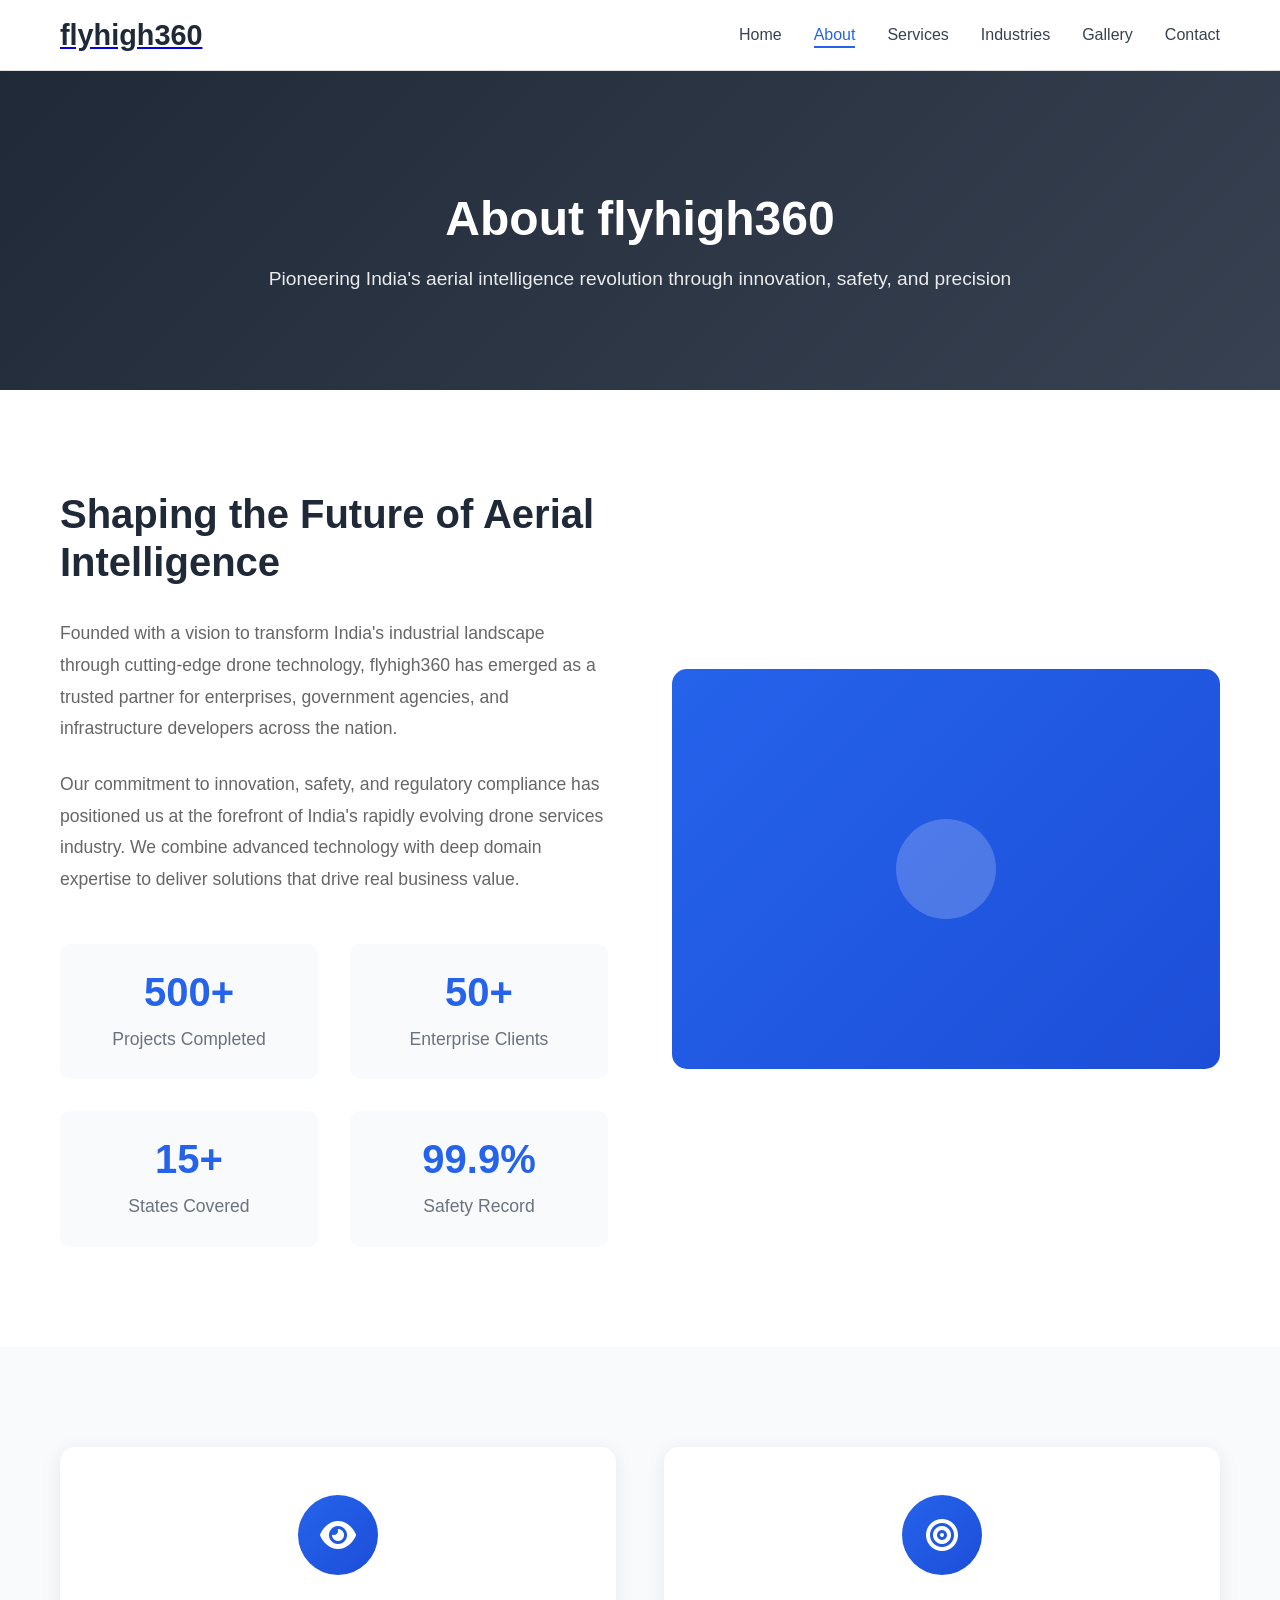
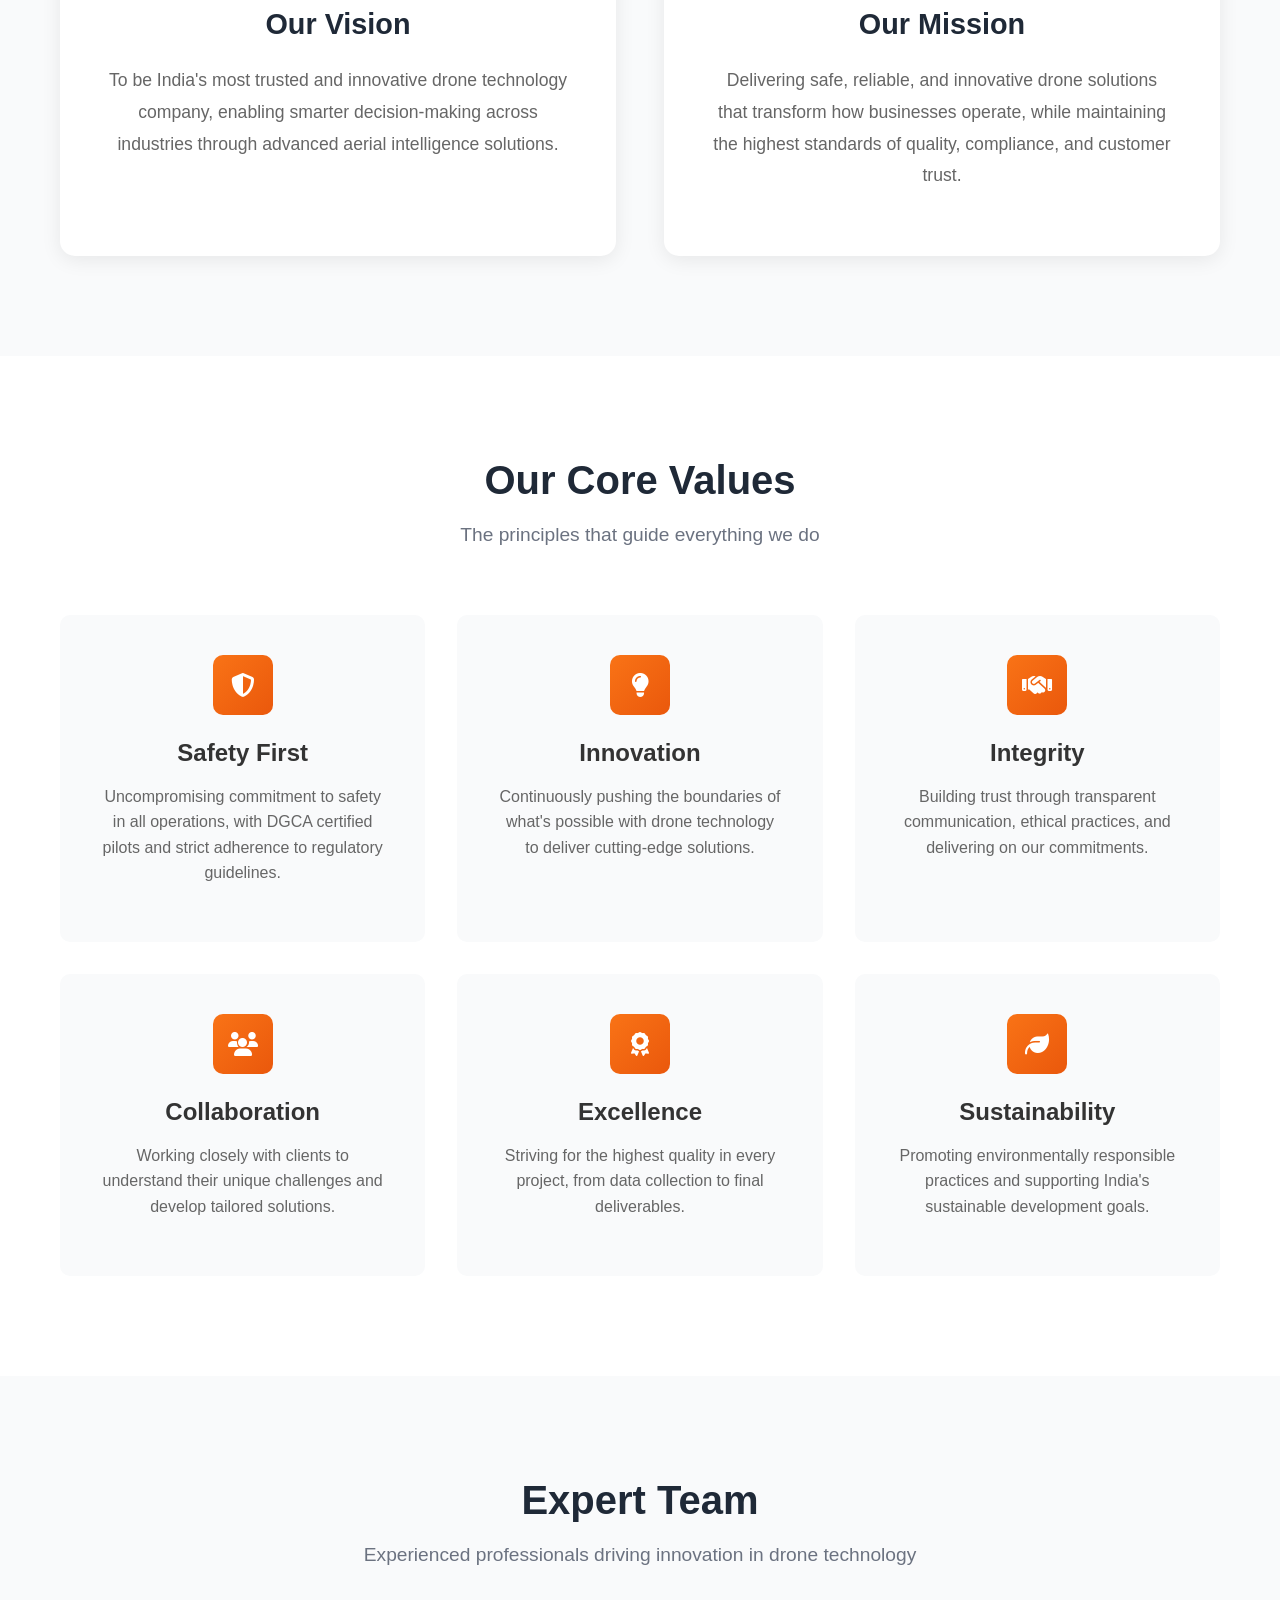
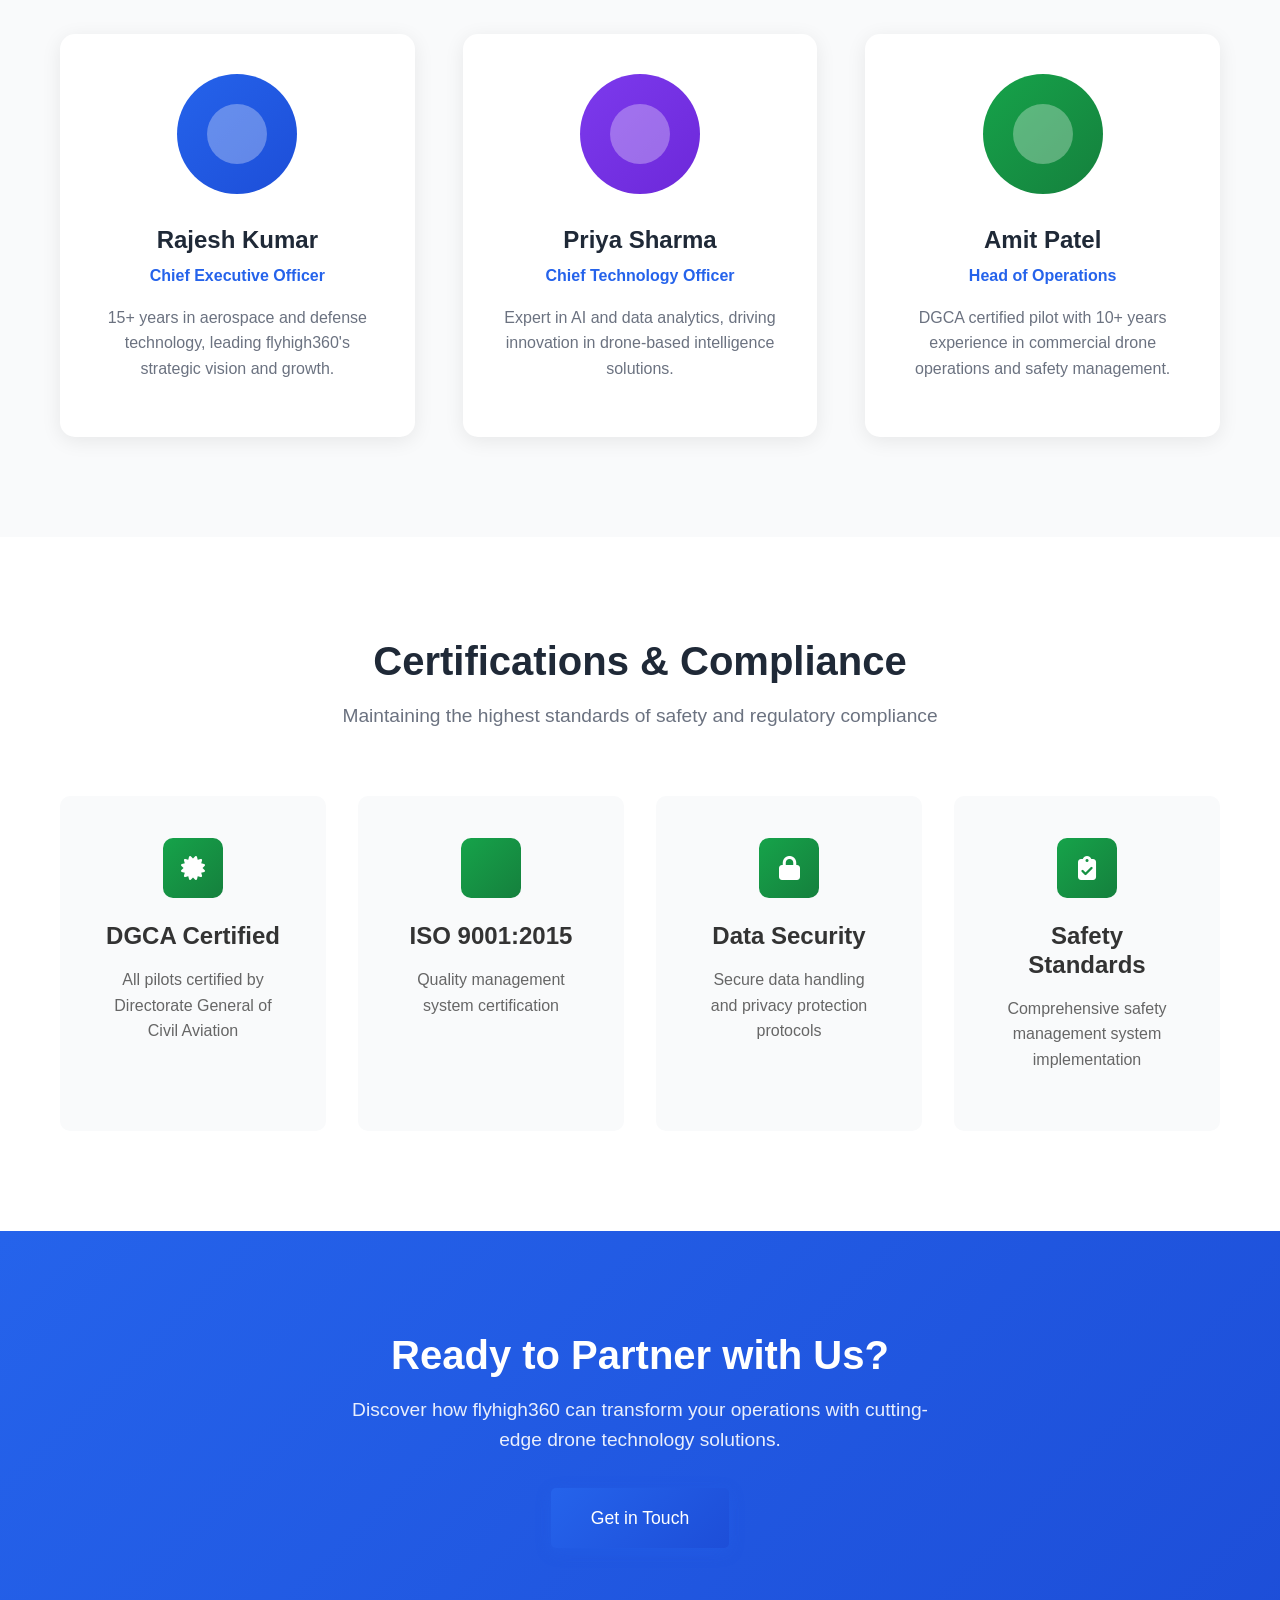
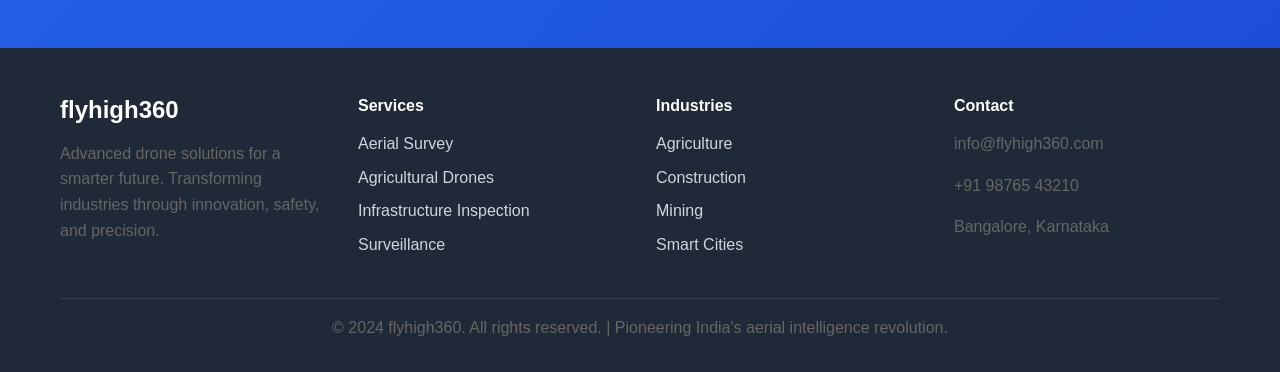
==== about.html @ 631b2ce4 "first commit" ====
<!DOCTYPE html>
<html lang="en">
<head>
    <meta charset="UTF-8">
    <meta name="viewport" content="width=device-width, initial-scale=1.0">
    <title>About Us - flyhigh360 | Leading Drone Technology Company in India</title>
    <meta name="description" content="Learn about flyhigh360's mission, vision, and commitment to delivering innovative drone solutions across India's key industries.">
    <link rel="stylesheet" href="styles/main.css">
    <link rel="preconnect" href="https://fonts.googleapis.com">
    <link rel="preconnect" href="https://fonts.gstatic.com" crossorigin>
    <link href="https://fonts.googleapis.com/css2?family=Inter:wght@300;400;500;600;700&display=swap" rel="stylesheet">
    <link rel="stylesheet" href="https://cdnjs.cloudflare.com/ajax/libs/font-awesome/6.4.0/css/all.min.css">
</head>
<body>
    <!-- Navigation -->
    <nav class="navbar" id="navbar">
        <div class="nav-container">
            <div class="nav-logo">
                <a href="index.html"><h2>flyhigh360</h2></a>
            </div>
            <ul class="nav-menu" id="nav-menu">
                <li class="nav-item">
                    <a href="index.html" class="nav-link">Home</a>
                </li>
                <li class="nav-item">
                    <a href="about.html" class="nav-link active">About</a>
                </li>
                <li class="nav-item">
                    <a href="services.html" class="nav-link">Services</a>
                </li>
                <li class="nav-item">
                    <a href="industries.html" class="nav-link">Industries</a>
                </li>
                <li class="nav-item">
                    <a href="gallery.html" class="nav-link">Gallery</a>
                </li>
                <li class="nav-item">
                    <a href="contact.html" class="nav-link">Contact</a>
                </li>
            </ul>
            <div class="nav-toggle" id="mobile-menu">
                <span class="bar"></span>
                <span class="bar"></span>
                <span class="bar"></span>
            </div>
        </div>
    </nav>

    <!-- Page Header -->
    <section class="page-header">
        <div class="container">
            <h1>About flyhigh360</h1>
            <p>Pioneering India's aerial intelligence revolution through innovation, safety, and precision</p>
        </div>
    </section>

    <!-- Company Overview -->
    <section class="company-overview">
        <div class="container">
            <div class="overview-content">
                <div class="overview-text">
                    <h2>Shaping the Future of Aerial Intelligence</h2>
                    <p>Founded with a vision to transform India's industrial landscape through cutting-edge drone technology, flyhigh360 has emerged as a trusted partner for enterprises, government agencies, and infrastructure developers across the nation.</p>
                    <p>Our commitment to innovation, safety, and regulatory compliance has positioned us at the forefront of India's rapidly evolving drone services industry. We combine advanced technology with deep domain expertise to deliver solutions that drive real business value.</p>
                    <div class="overview-stats">
                        <div class="stat-item">
                            <h3>500+</h3>
                            <p>Projects Completed</p>
                        </div>
                        <div class="stat-item">
                            <h3>50+</h3>
                            <p>Enterprise Clients</p>
                        </div>
                        <div class="stat-item">
                            <h3>15+</h3>
                            <p>States Covered</p>
                        </div>
                        <div class="stat-item">
                            <h3>99.9%</h3>
                            <p>Safety Record</p>
                        </div>
                    </div>
                </div>
                <div class="overview-image">
                    <div class="placeholder-image company-image"></div>
                </div>
            </div>
        </div>
    </section>

    <!-- Mission & Vision -->
    <section class="mission-vision">
        <div class="container">
            <div class="mv-grid">
                <div class="mv-card">
                    <div class="mv-icon">
                        <i class="fas fa-eye"></i>
                    </div>
                    <h3>Our Vision</h3>
                    <p>To be India's most trusted and innovative drone technology company, enabling smarter decision-making across industries through advanced aerial intelligence solutions.</p>
                </div>
                <div class="mv-card">
                    <div class="mv-icon">
                        <i class="fas fa-bullseye"></i>
                    </div>
                    <h3>Our Mission</h3>
                    <p>Delivering safe, reliable, and innovative drone solutions that transform how businesses operate, while maintaining the highest standards of quality, compliance, and customer trust.</p>
                </div>
            </div>
        </div>
    </section>

    <!-- Core Values -->
    <section class="core-values">
        <div class="container">
            <div class="section-header">
                <h2 class="section-title">Our Core Values</h2>
                <p class="section-subtitle">The principles that guide everything we do</p>
            </div>
            <div class="values-grid">
                <div class="value-card">
                    <div class="value-icon">
                        <i class="fas fa-shield-alt"></i>
                    </div>
                    <h3>Safety First</h3>
                    <p>Uncompromising commitment to safety in all operations, with DGCA certified pilots and strict adherence to regulatory guidelines.</p>
                </div>
                <div class="value-card">
                    <div class="value-icon">
                        <i class="fas fa-lightbulb"></i>
                    </div>
                    <h3>Innovation</h3>
                    <p>Continuously pushing the boundaries of what's possible with drone technology to deliver cutting-edge solutions.</p>
                </div>
                <div class="value-card">
                    <div class="value-icon">
                        <i class="fas fa-handshake"></i>
                    </div>
                    <h3>Integrity</h3>
                    <p>Building trust through transparent communication, ethical practices, and delivering on our commitments.</p>
                </div>
                <div class="value-card">
                    <div class="value-icon">
                        <i class="fas fa-users"></i>
                    </div>
                    <h3>Collaboration</h3>
                    <p>Working closely with clients to understand their unique challenges and develop tailored solutions.</p>
                </div>
                <div class="value-card">
                    <div class="value-icon">
                        <i class="fas fa-award"></i>
                    </div>
                    <h3>Excellence</h3>
                    <p>Striving for the highest quality in every project, from data collection to final deliverables.</p>
                </div>
                <div class="value-card">
                    <div class="value-icon">
                        <i class="fas fa-leaf"></i>
                    </div>
                    <h3>Sustainability</h3>
                    <p>Promoting environmentally responsible practices and supporting India's sustainable development goals.</p>
                </div>
            </div>
        </div>
    </section>

    <!-- Team Section -->
    <section class="team">
        <div class="container">
            <div class="section-header">
                <h2 class="section-title">Expert Team</h2>
                <p class="section-subtitle">Experienced professionals driving innovation in drone technology</p>
            </div>
            <div class="team-grid">
                <div class="team-member">
                    <div class="member-image">
                        <div class="placeholder-avatar ceo"></div>
                    </div>
                    <div class="member-info">
                        <h3>Rajesh Kumar</h3>
                        <p class="member-role">Chief Executive Officer</p>
                        <p class="member-bio">15+ years in aerospace and defense technology, leading flyhigh360's strategic vision and growth.</p>
                    </div>
                </div>
                <div class="team-member">
                    <div class="member-image">
                        <div class="placeholder-avatar cto"></div>
                    </div>
                    <div class="member-info">
                        <h3>Priya Sharma</h3>
                        <p class="member-role">Chief Technology Officer</p>
                        <p class="member-bio">Expert in AI and data analytics, driving innovation in drone-based intelligence solutions.</p>
                    </div>
                </div>
                <div class="team-member">
                    <div class="member-image">
                        <div class="placeholder-avatar ops"></div>
                    </div>
                    <div class="member-info">
                        <h3>Amit Patel</h3>
                        <p class="member-role">Head of Operations</p>
                        <p class="member-bio">DGCA certified pilot with 10+ years experience in commercial drone operations and safety management.</p>
                    </div>
                </div>
            </div>
        </div>
    </section>

    <!-- Certifications -->
    <section class="certifications">
        <div class="container">
            <div class="section-header">
                <h2 class="section-title">Certifications & Compliance</h2>
                <p class="section-subtitle">Maintaining the highest standards of safety and regulatory compliance</p>
            </div>
            <div class="cert-grid">
                <div class="cert-card">
                    <div class="cert-icon">
                        <i class="fas fa-certificate"></i>
                    </div>
                    <h3>DGCA Certified</h3>
                    <p>All pilots certified by Directorate General of Civil Aviation</p>
                </div>
                <div class="cert-card">
                    <div class="cert-icon">
                        <i class="fas fa-shield-check"></i>
                    </div>
                    <h3>ISO 9001:2015</h3>
                    <p>Quality management system certification</p>
                </div>
                <div class="cert-card">
                    <div class="cert-icon">
                        <i class="fas fa-lock"></i>
                    </div>
                    <h3>Data Security</h3>
                    <p>Secure data handling and privacy protection protocols</p>
                </div>
                <div class="cert-card">
                    <div class="cert-icon">
                        <i class="fas fa-clipboard-check"></i>
                    </div>
                    <h3>Safety Standards</h3>
                    <p>Comprehensive safety management system implementation</p>
                </div>
            </div>
        </div>
    </section>

    <!-- Call to Action -->
    <section class="cta">
        <div class="container">
            <div class="cta-content">
                <h2>Ready to Partner with Us?</h2>
                <p>Discover how flyhigh360 can transform your operations with cutting-edge drone technology solutions.</p>
                <a href="contact.html" class="btn btn-primary btn-large">Get in Touch</a>
            </div>
        </div>
    </section>

    <!-- Footer -->
    <footer class="footer">
        <div class="container">
            <div class="footer-content">
                <div class="footer-section">
                    <h3>flyhigh360</h3>
                    <p>Advanced drone solutions for a smarter future. Transforming industries through innovation, safety, and precision.</p>
                </div>
                <div class="footer-section">
                    <h4>Services</h4>
                    <ul>
                        <li><a href="services.html">Aerial Survey</a></li>
                        <li><a href="services.html">Agricultural Drones</a></li>
                        <li><a href="services.html">Infrastructure Inspection</a></li>
                        <li><a href="services.html">Surveillance</a></li>
                    </ul>
                </div>
                <div class="footer-section">
                    <h4>Industries</h4>
                    <ul>
                        <li><a href="industries.html">Agriculture</a></li>
                        <li><a href="industries.html">Construction</a></li>
                        <li><a href="industries.html">Mining</a></li>
                        <li><a href="industries.html">Smart Cities</a></li>
                    </ul>
                </div>
                <div class="footer-section">
                    <h4>Contact</h4>
                    <p>info@flyhigh360.com</p>
                    <p>+91 98765 43210</p>
                    <p>Bangalore, Karnataka</p>
                </div>
            </div>
            <div class="footer-bottom">
                <p>&copy; 2024 flyhigh360. All rights reserved. | Pioneering India's aerial intelligence revolution.</p>
            </div>
        </div>
    </footer>

    <script src="scripts/main.js"></script>
</body>
</html>
---- styles/main.css ----
/* Reset and Base Styles */
* {
    margin: 0;
    padding: 0;
    box-sizing: border-box;
    font-family:'Franklin Gothic Medium', 'Arial Narrow', Arial, sans-serif;
}

html {
    scroll-behavior: smooth;
}

body {
    font-family: 'Inter', sans-serif;
    line-height: 1.6;
    color: #333;
    background-color: #ffffff;
    overflow-x: hidden;
}

.container {
    max-width: 1200px;
    margin: 0 auto;
    padding: 0 20px;
}

/* Typography */
h1, h2, h3, h4, h5, h6 {
    font-weight: 600;
    line-height: 1.2;
    margin-bottom: 1rem;
}

h1 {
    font-size: 3.5rem;
    font-weight: 700;
}

h2 {
    font-size: 2.5rem;
}

h3 {
    font-size: 1.5rem;
}

p {
    margin-bottom: 1rem;
    color: #666;
}

/* Buttons */
.btn {
    display: inline-block;
    padding: 12px 30px;
    text-decoration: none;
    border-radius: 5px;
    font-weight: 500;
    text-align: center;
    transition: all 0.3s ease;
    border: none;
    cursor: pointer;
    font-size: 1rem;
}

.btn-primary {
    background: linear-gradient(135deg, #2563eb, #1d4ed8);
    color: white;
    box-shadow: 0 4px 15px rgba(37, 99, 235, 0.3);
}

.btn-primary:hover {
    transform: translateY(-2px);
    box-shadow: 0 8px 25px rgba(37, 99, 235, 0.4);
}

.btn-secondary {
    background: transparent;
    color: #2563eb;
    border: 2px solid #2563eb;
}

.btn-secondary:hover {
    background: #2563eb;
    color: white;
    transform: translateY(-2px);
}

.btn-large {
    padding: 16px 40px;
    font-size: 1.1rem;
}

.btn-full {
    width: 100%;
}

/* Navigation */
.navbar {
    position: fixed;
    top: 0;
    width: 100%;
    background: rgba(255, 255, 255, 0.95);
    -webkit-backdrop-filter: blur(10px);
    backdrop-filter: blur(10px);
    z-index: 1000;
    transition: all 0.3s ease;
    border-bottom: 1px solid rgba(0, 0, 0, 0.1);
}

.navbar.scrolled {
    background: rgba(255, 255, 255, 0.98);
    box-shadow: 0 2px 20px rgba(0, 0, 0, 0.1);
}

.nav-container {
    max-width: 1200px;
    margin: 0 auto;
    padding: 0 20px;
    display: flex;
    justify-content: space-between;
    align-items: center;
    height: 70px;
}

.nav-logo h2 {
    color: #1f2937;
    font-size: 1.8rem;
    font-weight: 700;
    margin: 0;
}

.nav-menu {
    display: flex;
    list-style: none;
    gap: 2rem;
}

.nav-link {
    text-decoration: none;
    color: #374151;
    font-weight: 500;
    transition: all 0.3s ease;
    position: relative;
}

.nav-link:hover {
    color: #2563eb;
}

.nav-link::after {
    content: '';
    position: absolute;
    width: 0;
    height: 2px;
    bottom: -5px;
    left: 0;
    background: #2563eb;
    transition: width 0.3s ease;
}

.nav-link:hover::after {
    width: 100%;
}

.nav-toggle {
    display: none;
    flex-direction: column;
    cursor: pointer;
}

.bar {
    width: 25px;
    height: 3px;
    background: #374151;
    margin: 3px 0;
    transition: 0.3s;
}

/* Hero Section */
.hero {
    height: 100vh;
    position: relative;
    display: flex;
    align-items: center;
    justify-content: center;
    text-align: center;
    color: white;
    overflow: hidden;
}

.hero-background {
    position: absolute;
    top: 0;
    left: 0;
    width: 100%;
    height: 100%;
    background: linear-gradient(135deg, #1f2937 0%, #374151 100%);
    z-index: -2;
}

.hero-background::before {
    content: '';
    position: absolute;
    top: 0;
    left: 0;
    width: 100%;
    height: 100%;
    background-image: 
        radial-gradient(circle at 20% 80%, rgba(37, 99, 235, 0.3) 0%, transparent 50%),
        radial-gradient(circle at 80% 20%, rgba(59, 130, 246, 0.3) 0%, transparent 50%);
    z-index: -1;
}

.hero-overlay {
    position: absolute;
    top: 0;
    left: 0;
    width: 100%;
    height: 100%;
    background: rgba(0, 0, 0, 0.3);
    z-index: -1;
}

.hero-content {
    max-width: 800px;
    padding: 0 20px;
    animation: heroFadeIn 1.2s ease-out;
}

.hero-title {
    font-size: 3.5rem;
    font-weight: 700;
    margin-bottom: 1.5rem;
    animation: slideUp 1s ease-out 0.3s both;
}

.hero-subtitle {
    font-size: 1.3rem;
    margin-bottom: 2.5rem;
    color: rgba(255, 255, 255, 0.9);
    animation: slideUp 1s ease-out 0.6s both;
}

.hero-buttons {
    display: flex;
    gap: 1rem;
    justify-content: center;
    flex-wrap: wrap;
    animation: slideUp 1s ease-out 0.9s both;
}

.scroll-indicator {
    position: absolute;
    bottom: 30px;
    left: 50%;
    transform: translateX(-50%);
    animation: bounce 2s infinite;
}

.scroll-arrow {
    width: 20px;
    height: 20px;
    border-right: 2px solid white;
    border-bottom: 2px solid white;
    transform: rotate(45deg);
}

/* Section Styles */
section {
    padding: 100px 0;
}

.section-header {
    text-align: center;
    margin-bottom: 4rem;
    opacity: 0;
    transform: translateY(30px);
    animation: fadeInUp 0.8s ease-out forwards;
}

.section-title {
    color: #1f2937;
    margin-bottom: 1rem;
}

.section-subtitle {
    font-size: 1.2rem;
    color: #6b7280;
    max-width: 600px;
    margin: 0 auto;
}

/* About Preview Section */
.about-preview {
    background: #f9fafb;
}

.about-grid {
    display: grid;
    grid-template-columns: repeat(auto-fit, minmax(300px, 1fr));
    gap: 2rem;
}

.about-card {
    background: white;
    padding: 2.5rem;
    border-radius: 10px;
    text-align: center;
    box-shadow: 0 4px 20px rgba(0, 0, 0, 0.08);
    transition: all 0.3s ease;
    opacity: 0;
    transform: translateY(30px);
    animation: fadeInUp 0.8s ease-out forwards;
}

.about-card:nth-child(2) {
    animation-delay: 0.2s;
}

.about-card:nth-child(3) {
    animation-delay: 0.4s;
}

.about-card:hover {
    transform: translateY(-10px);
    box-shadow: 0 10px 40px rgba(0, 0, 0, 0.15);
}

.card-icon {
    width: 80px;
    height: 80px;
    background: linear-gradient(135deg, #2563eb, #1d4ed8);
    border-radius: 50%;
    display: flex;
    align-items: center;
    justify-content: center;
    margin: 0 auto 1.5rem;
    transition: all 0.3s ease;
}

.card-icon i {
    font-size: 2rem;
    color: white;
}

.about-card:hover .card-icon {
    transform: scale(1.1) rotate(5deg);
}

/* Services Section */
.services {
    background: white;
}

.services-grid {
    display: grid;
    grid-template-columns: repeat(auto-fit, minmax(350px, 1fr));
    gap: 2rem;
}

.service-card {
    background: #f9fafb;
    padding: 2.5rem;
    border-radius: 10px;
    position: relative;
    overflow: hidden;
    transition: all 0.3s ease;
    opacity: 0;
    transform: translateY(30px);
    animation: fadeInUp 0.8s ease-out forwards;
}

.service-card:nth-child(2) { animation-delay: 0.1s; }
.service-card:nth-child(3) { animation-delay: 0.2s; }
.service-card:nth-child(4) { animation-delay: 0.3s; }
.service-card:nth-child(5) { animation-delay: 0.4s; }
.service-card:nth-child(6) { animation-delay: 0.5s; }

.service-card:hover {
    transform: translateY(-10px);
    box-shadow: 0 15px 40px rgba(0, 0, 0, 0.1);
    background: white;
}

.service-icon {
    width: 70px;
    height: 70px;
    background: linear-gradient(135deg, #2563eb, #1d4ed8);
    border-radius: 10px;
    display: flex;
    align-items: center;
    justify-content: center;
    margin-bottom: 1.5rem;
    transition: all 0.3s ease;
}

.service-icon i {
    font-size: 1.8rem;
    color: white;
}

.service-card:hover .service-icon {
    transform: scale(1.1) rotate(5deg);
}

.service-overlay {
    position: absolute;
    bottom: -50px;
    left: 0;
    right: 0;
    padding: 1rem 2.5rem;
    background: linear-gradient(135deg, #2563eb, #1d4ed8);
    transition: all 0.3s ease;
}

.service-card:hover .service-overlay {
    bottom: 0;
}

.service-btn {
    color: white;
    text-decoration: none;
    font-weight: 500;
    display: inline-block;
    padding: 8px 20px;
    border: 2px solid white;
    border-radius: 5px;
    transition: all 0.3s ease;
}

.service-btn:hover {
    background: white;
    color: #2563eb;
}

/* Industries Section */
.industries {
    background: #f9fafb;
}

.industries-grid {
    display: grid;
    grid-template-columns: repeat(auto-fit, minmax(250px, 1fr));
    gap: 2rem;
}

.industry-card {
    background: white;
    padding: 2rem;
    border-radius: 10px;
    text-align: center;
    transition: all 0.3s ease;
    opacity: 0;
    transform: translateY(30px);
    animation: fadeInUp 0.8s ease-out forwards;
}

.industry-card:nth-child(2) { animation-delay: 0.1s; }
.industry-card:nth-child(3) { animation-delay: 0.2s; }
.industry-card:nth-child(4) { animation-delay: 0.3s; }
.industry-card:nth-child(5) { animation-delay: 0.4s; }
.industry-card:nth-child(6) { animation-delay: 0.5s; }

.industry-card:hover {
    transform: translateY(-5px);
    box-shadow: 0 10px 30px rgba(0, 0, 0, 0.1);
}

.industry-icon {
    width: 60px;
    height: 60px;
    background: linear-gradient(135deg, #f97316, #ea580c);
    border-radius: 10px;
    display: flex;
    align-items: center;
    justify-content: center;
    margin: 0 auto 1rem;
    transition: all 0.3s ease;
}

.industry-icon i {
    font-size: 1.5rem;
    color: white;
}

.industry-card:hover .industry-icon {
    transform: scale(1.1) rotate(5deg);
}

/* Technology Section */
.technology {
    background: #1f2937;
    color: white;
}

.technology .section-title {
    color: white;
}

.technology .section-subtitle {
    color: #d1d5db;
}

.tech-grid {
    display: grid;
    grid-template-columns: repeat(auto-fit, minmax(250px, 1fr));
    gap: 2rem;
}

.tech-feature {
    text-align: center;
    padding: 2rem;
    opacity: 0;
    transform: translateY(30px);
    animation: fadeInUp 0.8s ease-out forwards;
}

.tech-feature:nth-child(2) { animation-delay: 0.1s; }
.tech-feature:nth-child(3) { animation-delay: 0.2s; }
.tech-feature:nth-child(4) { animation-delay: 0.3s; }

.tech-icon {
    width: 70px;
    height: 70px;
    background: linear-gradient(135deg, #2563eb, #1d4ed8);
    border-radius: 50%;
    display: flex;
    align-items: center;
    justify-content: center;
    margin: 0 auto 1.5rem;
    transition: all 0.3s ease;
}

.tech-icon i {
    font-size: 1.8rem;
    color: white;
}

.tech-feature:hover .tech-icon {
    transform: scale(1.1);
    box-shadow: 0 10px 30px rgba(37, 99, 235, 0.3);
}

.tech-feature h3 {
    color: white;
    margin-bottom: 1rem;
}

.tech-feature p {
    color: #d1d5db;
}

/* Gallery Section */
.gallery {
    background: white;
}

.gallery-grid {
    display: grid;
    grid-template-columns: repeat(auto-fit, minmax(300px, 1fr));
    gap: 2rem;
}

.gallery-item {
    position: relative;
    overflow: hidden;
    border-radius: 10px;
    opacity: 0;
    transform: translateY(30px);
    animation: fadeInUp 0.8s ease-out forwards;
}

.gallery-item:nth-child(2) { animation-delay: 0.1s; }
.gallery-item:nth-child(3) { animation-delay: 0.2s; }
.gallery-item:nth-child(4) { animation-delay: 0.3s; }

.gallery-image {
    position: relative;
    height: 250px;
    overflow: hidden;
}

.placeholder-image {
    width: 100%;
    height: 100%;
    background-size: cover;
    background-position: center;
    transition: all 0.3s ease;
}

.aerial-survey {
    background: linear-gradient(135deg, #2563eb, #1d4ed8);
}

.agriculture {
    background: linear-gradient(135deg, #16a34a, #15803d);
}

.construction {
    background: linear-gradient(135deg, #f97316, #ea580c);
}

.inspection {
    background: linear-gradient(135deg, #7c3aed, #6d28d9);
}

.gallery-overlay {
    position: absolute;
    bottom: 0;
    left: 0;
    right: 0;
    background: linear-gradient(transparent, rgba(0, 0, 0, 0.8));
    color: white;
    padding: 2rem;
    transform: translateY(100%);
    transition: all 0.3s ease;
}

.gallery-item:hover .gallery-overlay {
    transform: translateY(0);
}

.gallery-item:hover .placeholder-image {
    transform: scale(1.1);
}

/* CTA Section */
.cta {
    background: linear-gradient(135deg, #2563eb, #1d4ed8);
    color: white;
    text-align: center;
}

.cta-content h2 {
    color: white;
    font-size: 2.5rem;
    margin-bottom: 1rem;
}

.cta-content p {
    font-size: 1.2rem;
    color: rgba(255, 255, 255, 0.9);
    margin-bottom: 2rem;
    max-width: 600px;
    margin-left: auto;
    margin-right: auto;
}

/* Contact Section */
.contact {
    background: #f9fafb;
}

.contact-content {
    display: grid;
    grid-template-columns: 1fr 1fr;
    gap: 4rem;
    align-items: start;
}

.contact-info {
    display: flex;
    flex-direction: column;
    gap: 2rem;
}

.contact-item {
    display: flex;
    align-items: center;
    gap: 1rem;
}

.contact-icon {
    width: 50px;
    height: 50px;
    background: linear-gradient(135deg, #2563eb, #1d4ed8);
    border-radius: 50%;
    display: flex;
    align-items: center;
    justify-content: center;
    flex-shrink: 0;
}

.contact-icon i {
    color: white;
    font-size: 1.2rem;
}

.contact-details h4 {
    color: #1f2937;
    margin-bottom: 0.5rem;
}

.contact-details p {
    color: #6b7280;
    margin: 0;
}

.contact-form {
    background: white;
    padding: 2.5rem;
    border-radius: 10px;
    box-shadow: 0 4px 20px rgba(0, 0, 0, 0.08);
}

.form-group {
    margin-bottom: 1.5rem;
}

.form-group input,
.form-group textarea {
    width: 100%;
    padding: 12px 15px;
    border: 2px solid #e5e7eb;
    border-radius: 5px;
    font-size: 1rem;
    transition: all 0.3s ease;
    font-family: inherit;
}

.form-group input:focus,
.form-group textarea:focus {
    outline: none;
    border-color: #2563eb;
    box-shadow: 0 0 0 3px rgba(37, 99, 235, 0.1);
}

/* Footer */
.footer {
    background: #1f2937;
    color: white;
    padding: 3rem 0 1rem;
}

.footer-content {
    display: grid;
    grid-template-columns: repeat(auto-fit, minmax(250px, 1fr));
    gap: 2rem;
    margin-bottom: 2rem;
}

.footer-section h3,
.footer-section h4 {
    color: white;
    margin-bottom: 1rem;
}

.footer-section ul {
    list-style: none;
}

.footer-section ul li {
    margin-bottom: 0.5rem;
}

.footer-section ul li a {
    color: #d1d5db;
    text-decoration: none;
    transition: color 0.3s ease;
}

.footer-section ul li a:hover {
    color: #2563eb;
}

.footer-bottom {
    border-top: 1px solid #374151;
    padding-top: 1rem;
    text-align: center;
    color: #9ca3af;
}

/* Animations */
@keyframes fadeInUp {
    from {
        opacity: 0;
        transform: translateY(30px);
    }
    to {
        opacity: 1;
        transform: translateY(0);
    }
}

@keyframes slideUp {
    from {
        opacity: 0;
        transform: translateY(50px);
    }
    to {
        opacity: 1;
        transform: translateY(0);
    }
}

@keyframes heroFadeIn {
    from {
        opacity: 0;
        transform: scale(0.95);
    }
    to {
        opacity: 1;
        transform: scale(1);
    }
}

@keyframes bounce {
    0%, 20%, 50%, 80%, 100% {
        transform: translateX(-50%) translateY(0);
    }
    40% {
        transform: translateX(-50%) translateY(-10px);
    }
    60% {
        transform: translateX(-50%) translateY(-5px);
    }
}

/* Responsive Design */
@media (max-width: 768px) {
    .nav-menu {
        position: fixed;
        left: -100%;
        top: 70px;
        flex-direction: column;
        background-color: white;
        width: 100%;
        text-align: center;
        transition: 0.3s;
        box-shadow: 0 10px 27px rgba(0, 0, 0, 0.05);
        padding: 2rem 0;
    }

    .nav-menu.active {
        left: 0;
    }

    .nav-toggle {
        display: flex;
    }

    .hero-title {
        font-size: 2.5rem;
    }

    .hero-subtitle {
        font-size: 1.1rem;
    }

    .hero-buttons {
        flex-direction: column;
        align-items: center;
    }

    .hero-buttons .btn {
        width: 200px;
    }

    h2 {
        font-size: 2rem;
    }

    .contact-content {
        grid-template-columns: 1fr;
        gap: 2rem;
    }

    .services-grid,
    .industries-grid {
        grid-template-columns: 1fr;
    }

    .about-grid {
        grid-template-columns: 1fr;
    }

    section {
        padding: 60px 0;
    }
}

@media (max-width: 480px) {
    .hero-title {
        font-size: 2rem;
    }

    .container {
        padding: 0 15px;
    }

    .about-card,
    .service-card {
        padding: 2rem;
    }
}

/* Scroll animations */
.fade-in {
    opacity: 0;
    transform: translateY(30px);
    transition: all 0.8s ease;
}

.fade-in.visible {
    opacity: 1;
    transform: translateY(0);
}
/* Additional Styles for About and Other Pages */

/* Page Header */
.page-header {
    background: linear-gradient(135deg, #1f2937 0%, #374151 100%);
    color: white;
    padding: 120px 0 80px;
    text-align: center;
    margin-top: 70px;
}

.page-header h1 {
    font-size: 3rem;
    margin-bottom: 1rem;
    animation: slideUp 1s ease-out;
}

.page-header p {
    font-size: 1.2rem;
    color: rgba(255, 255, 255, 0.9);
    animation: slideUp 1s ease-out 0.3s both;
}

/* Company Overview */
.company-overview {
    padding: 100px 0;
    background: white;
}

.overview-content {
    display: grid;
    grid-template-columns: 1fr 1fr;
    gap: 4rem;
    align-items: center;
}

.overview-text h2 {
    color: #1f2937;
    margin-bottom: 2rem;
}

.overview-text p {
    font-size: 1.1rem;
    line-height: 1.8;
    margin-bottom: 1.5rem;
}

.overview-stats {
    display: grid;
    grid-template-columns: repeat(2, 1fr);
    gap: 2rem;
    margin-top: 3rem;
}

.stat-item {
    text-align: center;
    padding: 1.5rem;
    background: #f9fafb;
    border-radius: 10px;
    transition: all 0.3s ease;
}

.stat-item:hover {
    transform: translateY(-5px);
    box-shadow: 0 10px 30px rgba(0, 0, 0, 0.1);
}

.stat-item h3 {
    font-size: 2.5rem;
    color: #2563eb;
    margin-bottom: 0.5rem;
    font-weight: 700;
}

.stat-item p {
    color: #6b7280;
    font-weight: 500;
    margin: 0;
}

.overview-image {
    position: relative;
}

.company-image {
    width: 100%;
    height: 400px;
    background: linear-gradient(135deg, #2563eb, #1d4ed8);
    border-radius: 15px;
    position: relative;
    overflow: hidden;
}

.company-image::before {
    content: '';
    position: absolute;
    top: 50%;
    left: 50%;
    transform: translate(-50%, -50%);
    width: 100px;
    height: 100px;
    background: rgba(255, 255, 255, 0.2);
    border-radius: 50%;
}

/* Mission & Vision */
.mission-vision {
    background: #f9fafb;
    padding: 100px 0;
}

.mv-grid {
    display: grid;
    grid-template-columns: repeat(auto-fit, minmax(400px, 1fr));
    gap: 3rem;
}

.mv-card {
    background: white;
    padding: 3rem;
    border-radius: 15px;
    text-align: center;
    box-shadow: 0 4px 20px rgba(0, 0, 0, 0.08);
    transition: all 0.3s ease;
}

.mv-card:hover {
    transform: translateY(-10px);
    box-shadow: 0 15px 40px rgba(0, 0, 0, 0.15);
}

.mv-icon {
    width: 80px;
    height: 80px;
    background: linear-gradient(135deg, #2563eb, #1d4ed8);
    border-radius: 50%;
    display: flex;
    align-items: center;
    justify-content: center;
    margin: 0 auto 2rem;
    transition: all 0.3s ease;
}

.mv-icon i {
    font-size: 2rem;
    color: white;
}

.mv-card:hover .mv-icon {
    transform: scale(1.1) rotate(5deg);
}

.mv-card h3 {
    color: #1f2937;
    font-size: 1.8rem;
    margin-bottom: 1.5rem;
}

.mv-card p {
    font-size: 1.1rem;
    line-height: 1.8;
}

/* Core Values */
.core-values {
    padding: 100px 0;
    background: white;
}

.values-grid {
    display: grid;
    grid-template-columns: repeat(auto-fit, minmax(300px, 1fr));
    gap: 2rem;
}

.value-card {
    background: #f9fafb;
    padding: 2.5rem;
    border-radius: 10px;
    text-align: center;
    transition: all 0.3s ease;
    opacity: 0;
    transform: translateY(30px);
    animation: fadeInUp 0.8s ease-out forwards;
}

.value-card:nth-child(2) { animation-delay: 0.1s; }
.value-card:nth-child(3) { animation-delay: 0.2s; }
.value-card:nth-child(4) { animation-delay: 0.3s; }
.value-card:nth-child(5) { animation-delay: 0.4s; }
.value-card:nth-child(6) { animation-delay: 0.5s; }

.value-card:hover {
    transform: translateY(-5px);
    box-shadow: 0 10px 30px rgba(0, 0, 0, 0.1);
    background: white;
}

.value-icon {
    width: 60px;
    height: 60px;
    background: linear-gradient(135deg, #f97316, #ea580c);
    border-radius: 10px;
    display: flex;
    align-items: center;
    justify-content: center;
    margin: 0 auto 1.5rem;
    transition: all 0.3s ease;
}

.value-icon i {
    font-size: 1.5rem;
    color: white;
}

.value-card:hover .value-icon {
    transform: scale(1.1) rotate(5deg);
}

/* Team Section */
.team {
    background: #f9fafb;
    padding: 100px 0;
}

.team-grid {
    display: grid;
    grid-template-columns: repeat(auto-fit, minmax(300px, 1fr));
    gap: 3rem;
}

.team-member {
    background: white;
    padding: 2.5rem;
    border-radius: 15px;
    text-align: center;
    box-shadow: 0 4px 20px rgba(0, 0, 0, 0.08);
    transition: all 0.3s ease;
}

.team-member:hover {
    transform: translateY(-10px);
    box-shadow: 0 15px 40px rgba(0, 0, 0, 0.15);
}

.member-image {
    margin-bottom: 2rem;
}

.placeholder-avatar {
    width: 120px;
    height: 120px;
    border-radius: 50%;
    margin: 0 auto;
    position: relative;
}

.placeholder-avatar.ceo {
    background: linear-gradient(135deg, #2563eb, #1d4ed8);
}

.placeholder-avatar.cto {
    background: linear-gradient(135deg, #7c3aed, #6d28d9);
}

.placeholder-avatar.ops {
    background: linear-gradient(135deg, #16a34a, #15803d);
}

.placeholder-avatar::before {
    content: '';
    position: absolute;
    top: 50%;
    left: 50%;
    transform: translate(-50%, -50%);
    width: 60px;
    height: 60px;
    background: rgba(255, 255, 255, 0.3);
    border-radius: 50%;
}

.member-info h3 {
    color: #1f2937;
    margin-bottom: 0.5rem;
}

.member-role {
    color: #2563eb;
    font-weight: 600;
    margin-bottom: 1rem;
}

.member-bio {
    color: #6b7280;
    line-height: 1.6;
}

/* Certifications */
.certifications {
    background: white;
    padding: 100px 0;
}

.cert-grid {
    display: grid;
    grid-template-columns: repeat(auto-fit, minmax(250px, 1fr));
    gap: 2rem;
}

.cert-card {
    background: #f9fafb;
    padding: 2.5rem;
    border-radius: 10px;
    text-align: center;
    transition: all 0.3s ease;
    border: 2px solid transparent;
}

.cert-card:hover {
    transform: translateY(-5px);
    box-shadow: 0 10px 30px rgba(0, 0, 0, 0.1);
    border-color: #2563eb;
    background: white;
}

.cert-icon {
    width: 60px;
    height: 60px;
    background: linear-gradient(135deg, #16a34a, #15803d);
    border-radius: 10px;
    display: flex;
    align-items: center;
    justify-content: center;
    margin: 0 auto 1.5rem;
    transition: all 0.3s ease;
}

.cert-icon i {
    font-size: 1.5rem;
    color: white;
}

.cert-card:hover .cert-icon {
    transform: scale(1.1) rotate(5deg);
}

/* Navigation Active State */
.nav-link.active {
    color: #2563eb;
}

.nav-link.active::after {
    width: 100%;
}

/* Service Detail Pages */
.service-detail {
    padding: 100px 0;
    background: white;
}

.service-hero {
    background: linear-gradient(135deg, #1f2937 0%, #374151 100%);
    color: white;
    padding: 120px 0 80px;
    text-align: center;
    margin-top: 70px;
}

.service-content {
    display: grid;
    grid-template-columns: 2fr 1fr;
    gap: 4rem;
    margin-top: 4rem;
}

.service-main h3 {
    color: #1f2937;
    margin-bottom: 1.5rem;
    margin-top: 2rem;
}

.service-main p {
    font-size: 1.1rem;
    line-height: 1.8;
    margin-bottom: 1.5rem;
}

.service-main ul {
    margin: 1.5rem 0;
    padding-left: 2rem;
}

.service-main ul li {
    margin-bottom: 0.5rem;
    color: #6b7280;
}

.service-sidebar {
    background: #f9fafb;
    padding: 2.5rem;
    border-radius: 15px;
    height: fit-content;
}

.sidebar-cta {
    text-align: center;
    margin-bottom: 2rem;
}

.sidebar-cta h4 {
    color: #1f2937;
    margin-bottom: 1rem;
}

.sidebar-info {
    margin-top: 2rem;
}

.info-item {
    display: flex;
    align-items: center;
    margin-bottom: 1rem;
    padding: 1rem;
    background: white;
    border-radius: 8px;
}

.info-icon {
    width: 40px;
    height: 40px;
    background: linear-gradient(135deg, #2563eb, #1d4ed8);
    border-radius: 50%;
    display: flex;
    align-items: center;
    justify-content: center;
    margin-right: 1rem;
    flex-shrink: 0;
}

.info-icon i {
    color: white;
    font-size: 1rem;
}

.info-text h5 {
    color: #1f2937;
    margin-bottom: 0.25rem;
    font-size: 0.9rem;
}

.info-text p {
    color: #6b7280;
    margin: 0;
    font-size: 0.9rem;
}

/* Responsive Design for Additional Pages */
@media (max-width: 768px) {
    .page-header h1 {
        font-size: 2.5rem;
    }

    .overview-content {
        grid-template-columns: 1fr;
        gap: 2rem;
    }

    .overview-stats {
        grid-template-columns: 1fr;
        gap: 1rem;
    }

    .mv-grid {
        grid-template-columns: 1fr;
        gap: 2rem;
    }

    .mv-card {
        padding: 2rem;
    }

    .values-grid {
        grid-template-columns: 1fr;
    }

    .team-grid {
        grid-template-columns: 1fr;
    }

    .cert-grid {
        grid-template-columns: repeat(auto-fit, minmax(200px, 1fr));
    }

    .service-content {
        grid-template-columns: 1fr;
        gap: 2rem;
    }

    .service-sidebar {
        order: -1;
    }
}

@media (max-width: 480px) {
    .page-header {
        padding: 100px 0 60px;
    }

    .page-header h1 {
        font-size: 2rem;
    }

    .mv-card,
    .value-card,
    .team-member {
        padding: 1.5rem;
    }

    .stat-item h3 {
        font-size: 2rem;
    }
}
/* Services Page Specific Styles */

.service-section {
    margin-bottom: 6rem;
    padding-bottom: 4rem;
    border-bottom: 1px solid #e5e7eb;
}

.service-section:last-child {
    border-bottom: none;
    margin-bottom: 0;
}

.service-header {
    display: flex;
    align-items: center;
    gap: 2rem;
    margin-bottom: 3rem;
}

.service-icon-large {
    width: 100px;
    height: 100px;
    background: linear-gradient(135deg, #2563eb, #1d4ed8);
    border-radius: 20px;
    display: flex;
    align-items: center;
    justify-content: center;
    flex-shrink: 0;
    transition: all 0.3s ease;
}

.service-icon-large.agriculture {
    background: linear-gradient(135deg, #16a34a, #15803d);
}

.service-icon-large.inspection {
    background: linear-gradient(135deg, #f97316, #ea580c);
}

.service-icon-large.surveillance {
    background: linear-gradient(135deg, #7c3aed, #6d28d9);
}

.service-icon-large i {
    font-size: 3rem;
    color: white;
}

.service-title h2 {
    color: #1f2937;
    margin-bottom: 0.5rem;
    font-size: 2.2rem;
}

.service-tagline {
    color: #6b7280;
    font-size: 1.1rem;
    margin: 0;
    font-style: italic;
}

.service-section:hover .service-icon-large {
    transform: scale(1.05) rotate(2deg);
    box-shadow: 0 10px 30px rgba(37, 99, 235, 0.2);
}

/* Industries Page */
.industry-detail {
    padding: 100px 0;
    background: white;
}

.industry-section {
    margin-bottom: 5rem;
    padding: 3rem;
    background: #f9fafb;
    border-radius: 15px;
    transition: all 0.3s ease;
}

.industry-section:hover {
    transform: translateY(-5px);
    box-shadow: 0 15px 40px rgba(0, 0, 0, 0.1);
    background: white;
}

.industry-header {
    display: flex;
    align-items: center;
    gap: 2rem;
    margin-bottom: 2rem;
}

.industry-icon-large {
    width: 80px;
    height: 80px;
    background: linear-gradient(135deg, #f97316, #ea580c);
    border-radius: 15px;
    display: flex;
    align-items: center;
    justify-content: center;
    flex-shrink: 0;
}

.industry-icon-large i {
    font-size: 2.5rem;
    color: white;
}

.industry-title h2 {
    color: #1f2937;
    margin-bottom: 0.5rem;
}

.industry-description {
    color: #6b7280;
    margin: 0;
}

.industry-content {
    display: grid;
    grid-template-columns: 2fr 1fr;
    gap: 3rem;
    margin-top: 2rem;
}

.use-cases {
    background: white;
    padding: 2rem;
    border-radius: 10px;
    margin-top: 2rem;
}

.use-cases h4 {
    color: #1f2937;
    margin-bottom: 1rem;
}

.use-case-list {
    display: grid;
    grid-template-columns: repeat(auto-fit, minmax(200px, 1fr));
    gap: 1rem;
}

.use-case-item {
    background: #f9fafb;
    padding: 1rem;
    border-radius: 8px;
    text-align: center;
    transition: all 0.3s ease;
}

.use-case-item:hover {
    background: #2563eb;
    color: white;
    transform: translateY(-2px);
}

.use-case-item i {
    font-size: 1.5rem;
    margin-bottom: 0.5rem;
    color: #2563eb;
}

.use-case-item:hover i {
    color: white;
}

/* Gallery Page */
.gallery-page {
    padding: 100px 0;
    background: white;
}

.gallery-filters {
    display: flex;
    justify-content: center;
    gap: 1rem;
    margin-bottom: 3rem;
    flex-wrap: wrap;
}

.filter-btn {
    padding: 10px 20px;
    background: #f9fafb;
    border: 2px solid #e5e7eb;
    border-radius: 25px;
    color: #6b7280;
    text-decoration: none;
    transition: all 0.3s ease;
    font-weight: 500;
}

.filter-btn:hover,
.filter-btn.active {
    background: #2563eb;
    border-color: #2563eb;
    color: white;
}

.gallery-grid-large {
    display: grid;
    grid-template-columns: repeat(auto-fit, minmax(350px, 1fr));
    gap: 2rem;
}

.gallery-item-large {
    position: relative;
    overflow: hidden;
    border-radius: 15px;
    height: 300px;
    transition: all 0.3s ease;
}

.gallery-item-large:hover {
    transform: translateY(-10px);
    box-shadow: 0 20px 40px rgba(0, 0, 0, 0.15);
}

.gallery-image-large {
    width: 100%;
    height: 100%;
    position: relative;
    overflow: hidden;
}

.gallery-overlay-large {
    position: absolute;
    bottom: 0;
    left: 0;
    right: 0;
    background: linear-gradient(transparent, rgba(0, 0, 0, 0.9));
    color: white;
    padding: 2rem;
    transform: translateY(50%);
    transition: all 0.3s ease;
}

.gallery-item-large:hover .gallery-overlay-large {
    transform: translateY(0);
}

.gallery-overlay-large h3 {
    color: white;
    margin-bottom: 0.5rem;
}

.gallery-overlay-large p {
    color: rgba(255, 255, 255, 0.9);
    margin: 0;
}

/* Contact Page */
.contact-page {
    padding: 100px 0;
    background: #f9fafb;
}

.contact-grid {
    display: grid;
    grid-template-columns: 1fr 1fr;
    gap: 4rem;
    margin-top: 3rem;
}

.contact-form-large {
    background: white;
    padding: 3rem;
    border-radius: 15px;
    box-shadow: 0 4px 20px rgba(0, 0, 0, 0.08);
}

.contact-info-large {
    display: flex;
    flex-direction: column;
    gap: 2rem;
}

.contact-card {
    background: white;
    padding: 2rem;
    border-radius: 15px;
    box-shadow: 0 4px 20px rgba(0, 0, 0, 0.08);
    transition: all 0.3s ease;
}

.contact-card:hover {
    transform: translateY(-5px);
    box-shadow: 0 10px 30px rgba(0, 0, 0, 0.15);
}

.contact-card-header {
    display: flex;
    align-items: center;
    gap: 1rem;
    margin-bottom: 1rem;
}

.contact-card-icon {
    width: 50px;
    height: 50px;
    background: linear-gradient(135deg, #2563eb, #1d4ed8);
    border-radius: 50%;
    display: flex;
    align-items: center;
    justify-content: center;
}

.contact-card-icon i {
    color: white;
    font-size: 1.2rem;
}

.contact-card h4 {
    color: #1f2937;
    margin: 0;
}

.contact-card p {
    color: #6b7280;
    margin: 0;
    line-height: 1.6;
}

.map-container {
    background: white;
    border-radius: 15px;
    overflow: hidden;
    height: 300px;
    box-shadow: 0 4px 20px rgba(0, 0, 0, 0.08);
}

.map-placeholder {
    width: 100%;
    height: 100%;
    background: linear-gradient(135deg, #e5e7eb, #d1d5db);
    display: flex;
    align-items: center;
    justify-content: center;
    color: #6b7280;
    font-size: 1.1rem;
}

/* Responsive Design for Service Pages */
@media (max-width: 768px) {
    .service-header {
        flex-direction: column;
        text-align: center;
        gap: 1rem;
    }

    .service-icon-large {
        width: 80px;
        height: 80px;
    }

    .service-icon-large i {
        font-size: 2.5rem;
    }

    .service-title h2 {
        font-size: 1.8rem;
    }

    .industry-header {
        flex-direction: column;
        text-align: center;
        gap: 1rem;
    }

    .industry-content {
        grid-template-columns: 1fr;
        gap: 2rem;
    }

    .use-case-list {
        grid-template-columns: 1fr;
    }

    .gallery-filters {
        gap: 0.5rem;
    }

    .filter-btn {
        padding: 8px 16px;
        font-size: 0.9rem;
    }

    .gallery-grid-large {
        grid-template-columns: 1fr;
    }

    .contact-grid {
        grid-template-columns: 1fr;
        gap: 2rem;
    }

    .contact-form-large {
        padding: 2rem;
    }
}

@media (max-width: 480px) {
    .service-section {
        margin-bottom: 4rem;
        padding-bottom: 3rem;
    }

    .service-icon-large {
        width: 70px;
        height: 70px;
    }

    .service-icon-large i {
        font-size: 2rem;
    }

    .industry-section {
        padding: 2rem;
    }

    .contact-card {
        padding: 1.5rem;
    }
}
/* Gallery Page Additional Styles */

.project-details {
    display: flex;
    gap: 1rem;
    margin-top: 1rem;
    font-size: 0.9rem;
    opacity: 0.9;
}

.project-details span {
    display: flex;
    align-items: center;
    gap: 0.3rem;
}

/* Project Stats */
.project-stats {
    background: #f9fafb;
    padding: 100px 0;
}

.stats-grid {
    display: grid;
    grid-template-columns: repeat(auto-fit, minmax(200px, 1fr));
    gap: 2rem;
}

.stat-card {
    background: white;
    padding: 2.5rem;
    border-radius: 15px;
    text-align: center;
    box-shadow: 0 4px 20px rgba(0, 0, 0, 0.08);
    transition: all 0.3s ease;
    opacity: 0;
    transform: translateY(30px);
    animation: fadeInUp 0.8s ease-out forwards;
}

.stat-card:nth-child(2) { animation-delay: 0.1s; }
.stat-card:nth-child(3) { animation-delay: 0.2s; }
.stat-card:nth-child(4) { animation-delay: 0.3s; }

.stat-card:hover {
    transform: translateY(-10px);
    box-shadow: 0 15px 40px rgba(0, 0, 0, 0.15);
}

.stat-icon {
    width: 70px;
    height: 70px;
    background: linear-gradient(135deg, #2563eb, #1d4ed8);
    border-radius: 50%;
    display: flex;
    align-items: center;
    justify-content: center;
    margin: 0 auto 1.5rem;
    transition: all 0.3s ease;
}

.stat-icon i {
    font-size: 1.8rem;
    color: white;
}

.stat-card:hover .stat-icon {
    transform: scale(1.1) rotate(5deg);
}

.stat-card h3 {
    font-size: 2.5rem;
    color: #2563eb;
    margin-bottom: 0.5rem;
    font-weight: 700;
}

.stat-card p {
    color: #6b7280;
    font-weight: 500;
    margin: 0;
}

/* Gallery Filter Animation */
.gallery-item-large.hidden {
    opacity: 0;
    transform: scale(0.8);
    transition: all 0.3s ease;
}

.gallery-item-large.visible {
    opacity: 1;
    transform: scale(1);
    transition: all 0.3s ease;
}

/* Contact Page Styles */
.contact-page-header {
    background: linear-gradient(135deg, #1f2937 0%, #374151 100%);
    color: white;
    padding: 120px 0 80px;
    text-align: center;
    margin-top: 70px;
}

.contact-methods {
    background: white;
    padding: 100px 0;
}

.contact-methods-grid {
    display: grid;
    grid-template-columns: repeat(auto-fit, minmax(300px, 1fr));
    gap: 2rem;
    margin-bottom: 4rem;
}

.contact-method {
    background: #f9fafb;
    padding: 2.5rem;
    border-radius: 15px;
    text-align: center;
    transition: all 0.3s ease;
    border: 2px solid transparent;
}

.contact-method:hover {
    transform: translateY(-5px);
    box-shadow: 0 10px 30px rgba(0, 0, 0, 0.1);
    border-color: #2563eb;
    background: white;
}

.contact-method-icon {
    width: 70px;
    height: 70px;
    background: linear-gradient(135deg, #2563eb, #1d4ed8);
    border-radius: 50%;
    display: flex;
    align-items: center;
    justify-content: center;
    margin: 0 auto 1.5rem;
    transition: all 0.3s ease;
}

.contact-method-icon i {
    font-size: 1.8rem;
    color: white;
}

.contact-method:hover .contact-method-icon {
    transform: scale(1.1) rotate(5deg);
}

.contact-method h3 {
    color: #1f2937;
    margin-bottom: 1rem;
}

.contact-method p {
    color: #6b7280;
    margin-bottom: 1.5rem;
}

.contact-method .btn {
    margin-top: 1rem;
}

/* Form Enhancements */
.form-row {
    display: grid;
    grid-template-columns: 1fr 1fr;
    gap: 1rem;
}

.form-group.full-width {
    grid-column: 1 / -1;
}

.form-group label {
    display: block;
    margin-bottom: 0.5rem;
    color: #374151;
    font-weight: 500;
}

.form-group input:invalid,
.form-group textarea:invalid {
    border-color: #ef4444;
}

.form-group input:valid,
.form-group textarea:valid {
    border-color: #10b981;
}

/* Loading States */
.btn.loading {
    position: relative;
    color: transparent;
}

.btn.loading::after {
    content: '';
    position: absolute;
    top: 50%;
    left: 50%;
    transform: translate(-50%, -50%);
    width: 20px;
    height: 20px;
    border: 2px solid transparent;
    border-top: 2px solid currentColor;
    border-radius: 50%;
    animation: spin 1s linear infinite;
}

@keyframes spin {
    0% { transform: translate(-50%, -50%) rotate(0deg); }
    100% { transform: translate(-50%, -50%) rotate(360deg); }
}

/* Success/Error Messages */
.message {
    padding: 1rem;
    border-radius: 5px;
    margin-bottom: 1rem;
    display: none;
}

.message.success {
    background: #d1fae5;
    color: #065f46;
    border: 1px solid #10b981;
}

.message.error {
    background: #fee2e2;
    color: #991b1b;
    border: 1px solid #ef4444;
}

.message.show {
    display: block;
    animation: slideDown 0.3s ease-out;
}

@keyframes slideDown {
    from {
        opacity: 0;
        transform: translateY(-10px);
    }
    to {
        opacity: 1;
        transform: translateY(0);
    }
}

/* Responsive Enhancements */
@media (max-width: 768px) {
    .gallery-filters {
        justify-content: flex-start;
        overflow-x: auto;
        padding-bottom: 1rem;
    }

    .filter-btn {
        white-space: nowrap;
        flex-shrink: 0;
    }

    .stats-grid {
        grid-template-columns: repeat(2, 1fr);
    }

    .contact-methods-grid {
        grid-template-columns: 1fr;
    }

    .form-row {
        grid-template-columns: 1fr;
    }
}

@media (max-width: 480px) {
    .stats-grid {
        grid-template-columns: 1fr;
    }

    .stat-card {
        padding: 2rem;
    }

    .stat-card h3 {
        font-size: 2rem;
    }

    .contact-method {
        padding: 2rem;
    }
}

/* Print Styles */
@media print {
    .navbar,
    .cta,
    .footer,
    .gallery-filters {
        display: none;
    }

    .page-header {
        margin-top: 0;
        padding: 2rem 0;
    }

    .gallery-grid-large {
        grid-template-columns: repeat(2, 1fr);
        gap: 1rem;
    }

    .gallery-item-large {
        height: 200px;
        break-inside: avoid;
    }
}

/* Accessibility Enhancements */
@media (prefers-reduced-motion: reduce) {
    * {
        animation-duration: 0.01ms !important;
        animation-iteration-count: 1 !important;
        transition-duration: 0.01ms !important;
    }
}

/* High Contrast Mode */
@media (prefers-contrast: high) {
    .btn-primary {
        background: #000;
        border-color: #000;
    }

    .btn-secondary {
        background: #fff;
        color: #000;
        border-color: #000;
    }

    .placeholder-image {
        background: #000 !important;
        color: #fff;
    }
}

/* Focus Styles */
.btn:focus,
.nav-link:focus,
.form-group input:focus,
.form-group textarea:focus {
    outline: 2px solid #2563eb;
    outline-offset: 2px;
}

/* Skip Link */
.skip-link {
    position: absolute;
    top: -40px;
    left: 6px;
    background: #2563eb;
    color: white;
    padding: 8px;
    text-decoration: none;
    border-radius: 4px;
    z-index: 10000;
}

.skip-link:focus {
    top: 6px;
}
/* Contact Page Final Styles */

.contact-page-header {
    background: linear-gradient(135deg, #1f2937 0%, #374151 100%);
    color: white;
    padding: 120px 0 80px;
    text-align: center;
    margin-top: 70px;
}

.hours {
    font-size: 0.9rem;
    color: #6b7280;
    font-style: italic;
}

.contact-form-main select {
    width: 100%;
    padding: 12px 15px;
    border: 2px solid #e5e7eb;
    border-radius: 5px;
    font-size: 1rem;
    transition: all 0.3s ease;
    font-family: inherit;
    background: white;
}

.contact-form-main select:focus {
    outline: none;
    border-color: #2563eb;
    box-shadow: 0 0 0 3px rgba(37, 99, 235, 0.1);
}

.checkbox-label {
    display: flex;
    align-items: flex-start;
    gap: 0.5rem;
    cursor: pointer;
    font-size: 0.9rem;
    line-height: 1.5;
}

.checkbox-label input[type="checkbox"] {
    width: auto;
    margin: 0;
}

.checkbox-label a {
    color: #2563eb;
    text-decoration: none;
}

.checkbox-label a:hover {
    text-decoration: underline;
}

.cta-buttons {
    display: flex;
    gap: 1rem;
    justify-content: center;
    flex-wrap: wrap;
    margin-top: 2rem;
}

/* FAQ Section */
.faq-section {
    background: #f9fafb;
    padding: 100px 0;
}

.faq-grid {
    display: grid;
    grid-template-columns: repeat(auto-fit, minmax(300px, 1fr));
    gap: 2rem;
}

.faq-item {
    background: white;
    padding: 2rem;
    border-radius: 10px;
    box-shadow: 0 4px 20px rgba(0, 0, 0, 0.08);
    transition: all 0.3s ease;
}

.faq-item:hover {
    transform: translateY(-5px);
    box-shadow: 0 10px 30px rgba(0, 0, 0, 0.15);
}

.faq-item h4 {
    color: #1f2937;
    margin-bottom: 1rem;
    font-size: 1.1rem;
}

.faq-item p {
    color: #6b7280;
    line-height: 1.6;
    margin: 0;
}

/* Form Validation Styles */
.form-group input:invalid:not(:placeholder-shown),
.form-group textarea:invalid:not(:placeholder-shown),
.form-group select:invalid:not([value=""]) {
    border-color: #ef4444;
    box-shadow: 0 0 0 3px rgba(239, 68, 68, 0.1);
}

.form-group input:valid,
.form-group textarea:valid,
.form-group select:valid {
    border-color: #10b981;
}

/* Loading and Success States */
.btn.loading {
    position: relative;
    color: transparent;
    pointer-events: none;
}

.btn.loading::after {
    content: '';
    position: absolute;
    top: 50%;
    left: 50%;
    transform: translate(-50%, -50%);
    width: 20px;
    height: 20px;
    border: 2px solid transparent;
    border-top: 2px solid white;
    border-radius: 50%;
    animation: spin 1s linear infinite;
}

.form-success {
    background: #d1fae5;
    border: 1px solid #10b981;
    color: #065f46;
    padding: 1rem;
    border-radius: 5px;
    margin-bottom: 1rem;
    display: none;
}

.form-success.show {
    display: block;
    animation: slideDown 0.3s ease-out;
}

.form-error {
    background: #fee2e2;
    border: 1px solid #ef4444;
    color: #991b1b;
    padding: 1rem;
    border-radius: 5px;
    margin-bottom: 1rem;
    display: none;
}

.form-error.show {
    display: block;
    animation: slideDown 0.3s ease-out;
}

/* Mobile Responsive Adjustments */
@media (max-width: 768px) {
    .contact-page-header h1 {
        font-size: 2.5rem;
    }

    .contact-methods-grid {
        grid-template-columns: 1fr;
    }

    .contact-grid {
        grid-template-columns: 1fr;
    }

    .contact-form-large {
        padding: 2rem;
    }

    .form-row {
        grid-template-columns: 1fr;
    }

    .faq-grid {
        grid-template-columns: 1fr;
    }

    .cta-buttons {
        flex-direction: column;
        align-items: center;
    }

    .cta-buttons .btn {
        width: 200px;
    }
}

@media (max-width: 480px) {
    .contact-page-header {
        padding: 100px 0 60px;
    }

    .contact-page-header h1 {
        font-size: 2rem;
    }

    .contact-method {
        padding: 2rem;
    }

    .contact-form-large {
        padding: 1.5rem;
    }

    .contact-card {
        padding: 1.5rem;
    }

    .faq-item {
        padding: 1.5rem;
    }
}

/* Print Styles for Contact */
@media print {
    .contact-page-header,
    .cta,
    .navbar,
    .footer {
        display: none;
    }

    .contact-methods {
        padding: 2rem 0;
    }

    .contact-form-large {
        box-shadow: none;
        border: 1px solid #e5e7eb;
    }
}

/* Accessibility Improvements */
.form-group label {
    font-weight: 500;
    color: #374151;
}

.form-group input:focus,
.form-group textarea:focus,
.form-group select:focus {
    outline: 2px solid #2563eb;
    outline-offset: 2px;
}

.checkbox-label:focus-within {
    outline: 2px solid #2563eb;
    outline-offset: 2px;
    border-radius: 3px;
}

/* High Contrast Mode Support */
@media (prefers-contrast: high) {
    .contact-method {
        border: 2px solid #000;
    }

    .contact-card {
        border: 2px solid #000;
    }

    .faq-item {
        border: 2px solid #000;
    }
}

/* Reduced Motion Support */
@media (prefers-reduced-motion: reduce) {
    .contact-method,
    .contact-card,
    .faq-item {
        transition: none;
    }

    .btn.loading::after {
        animation: none;
    }
}
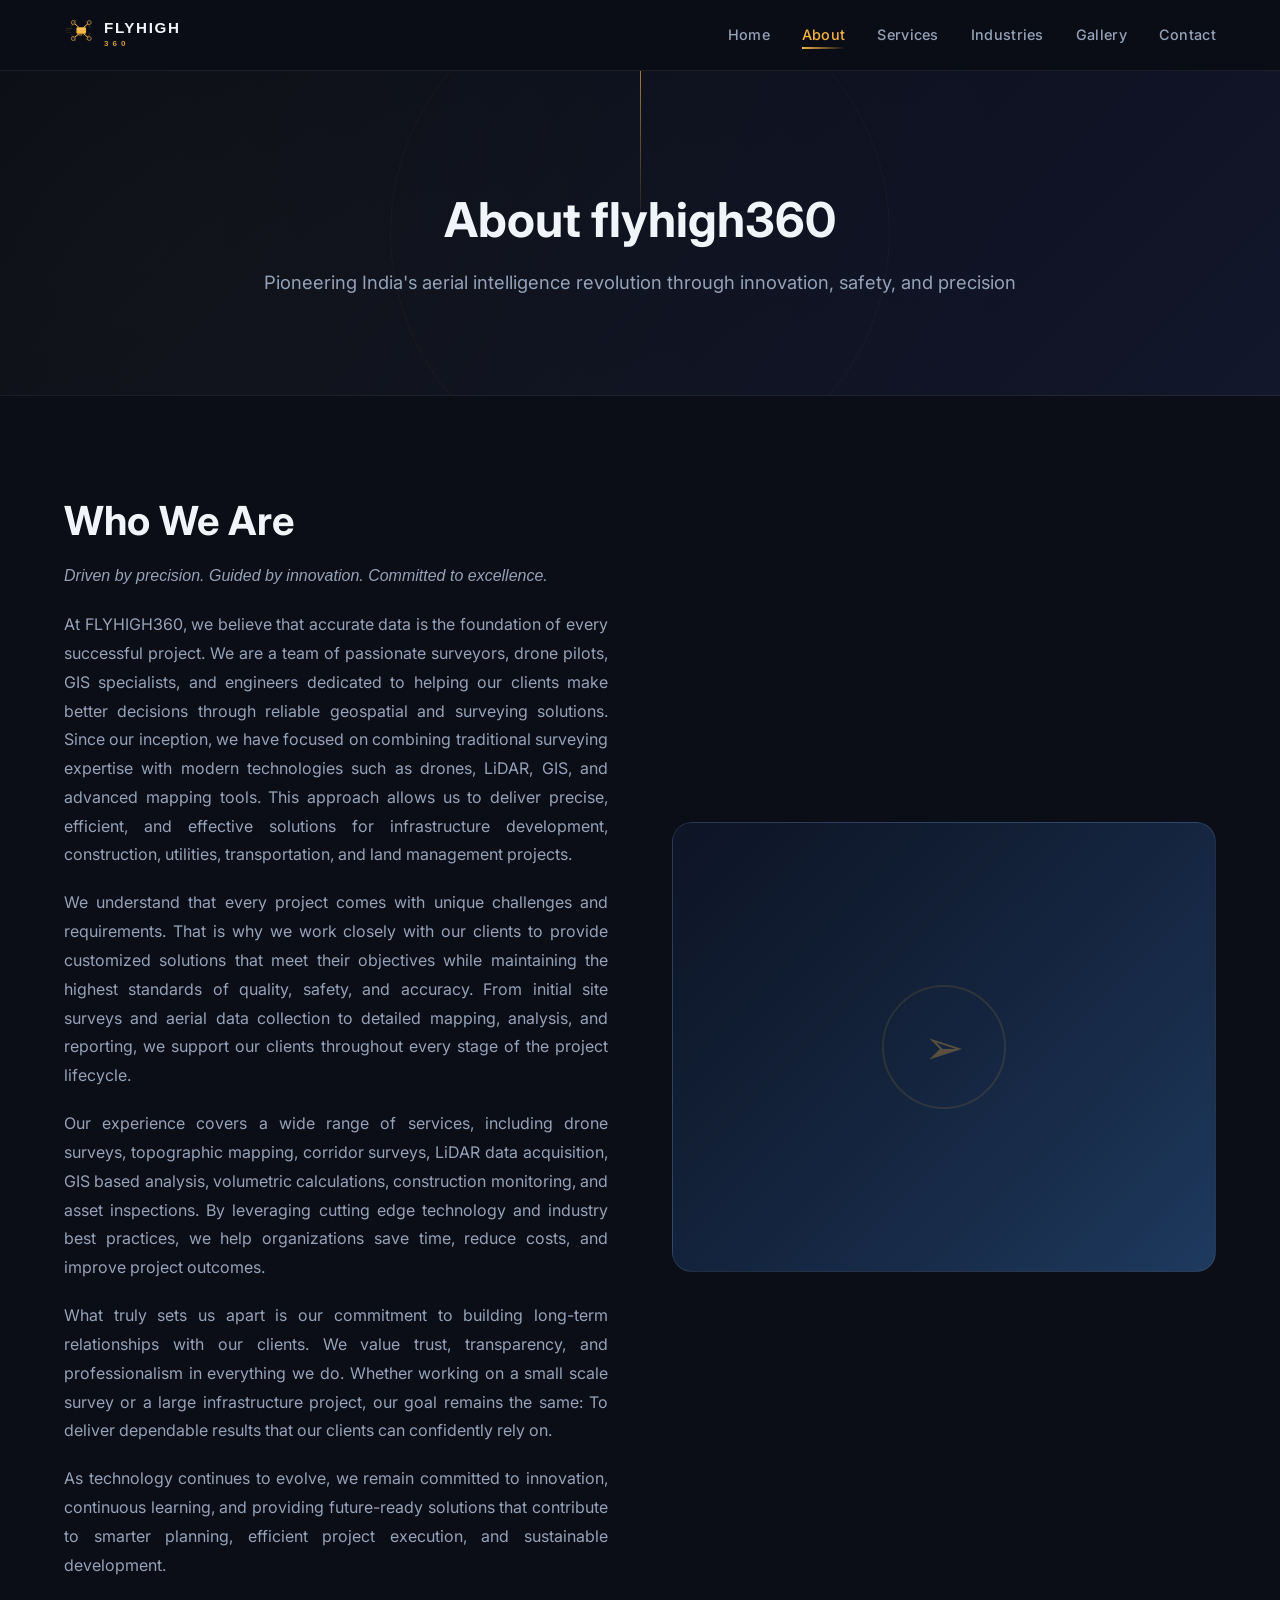
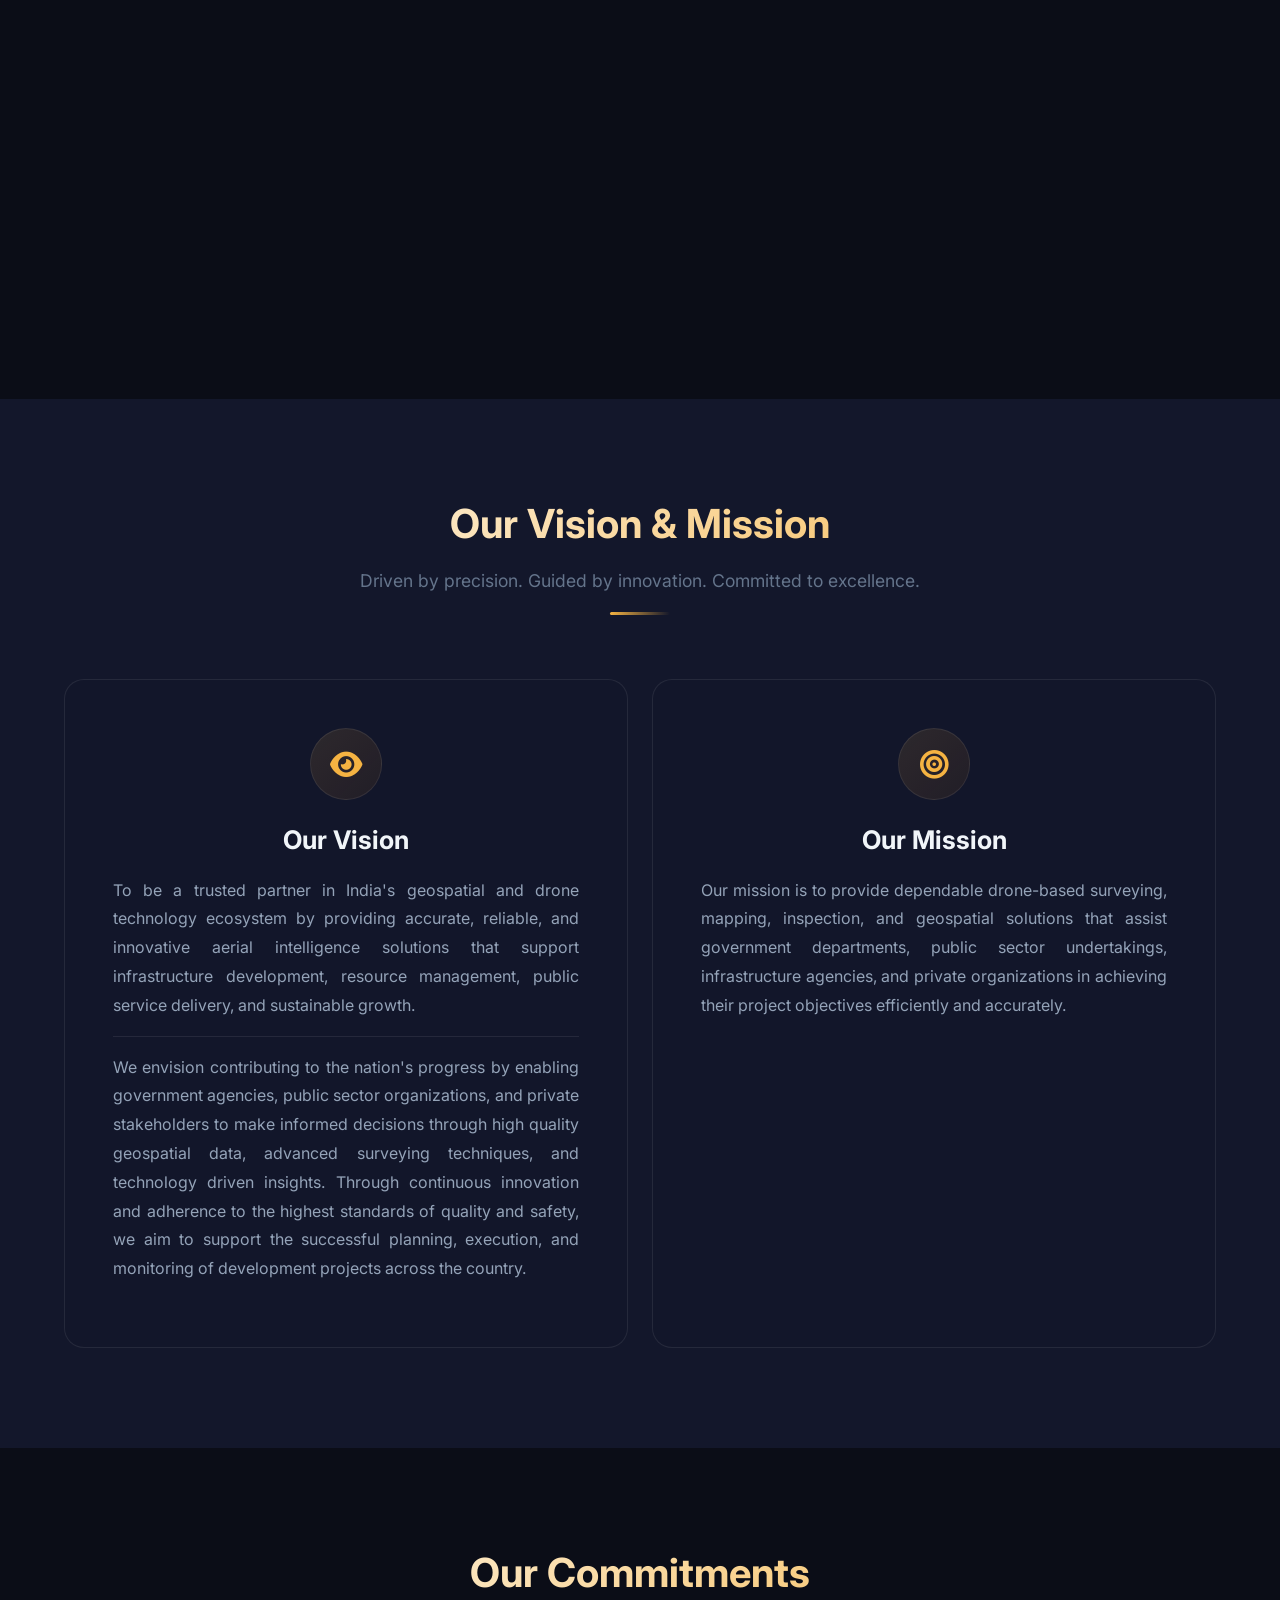
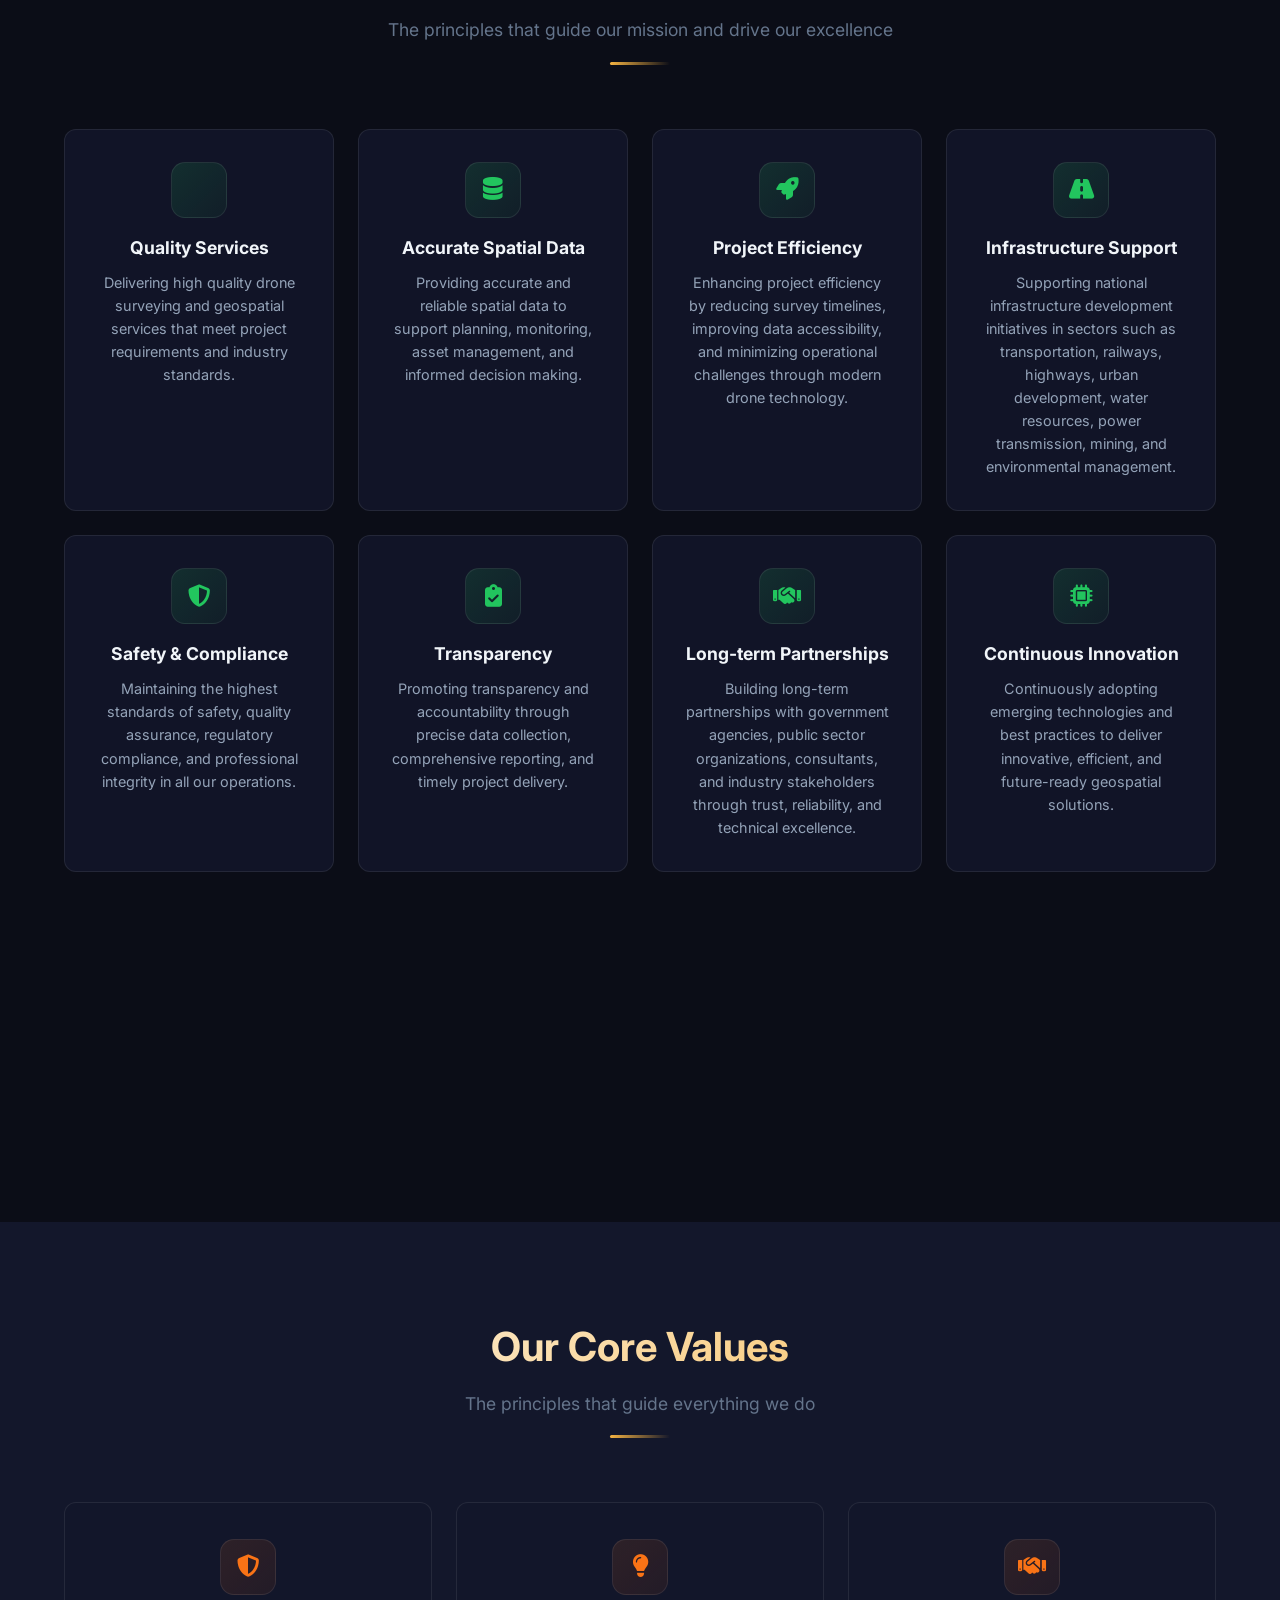
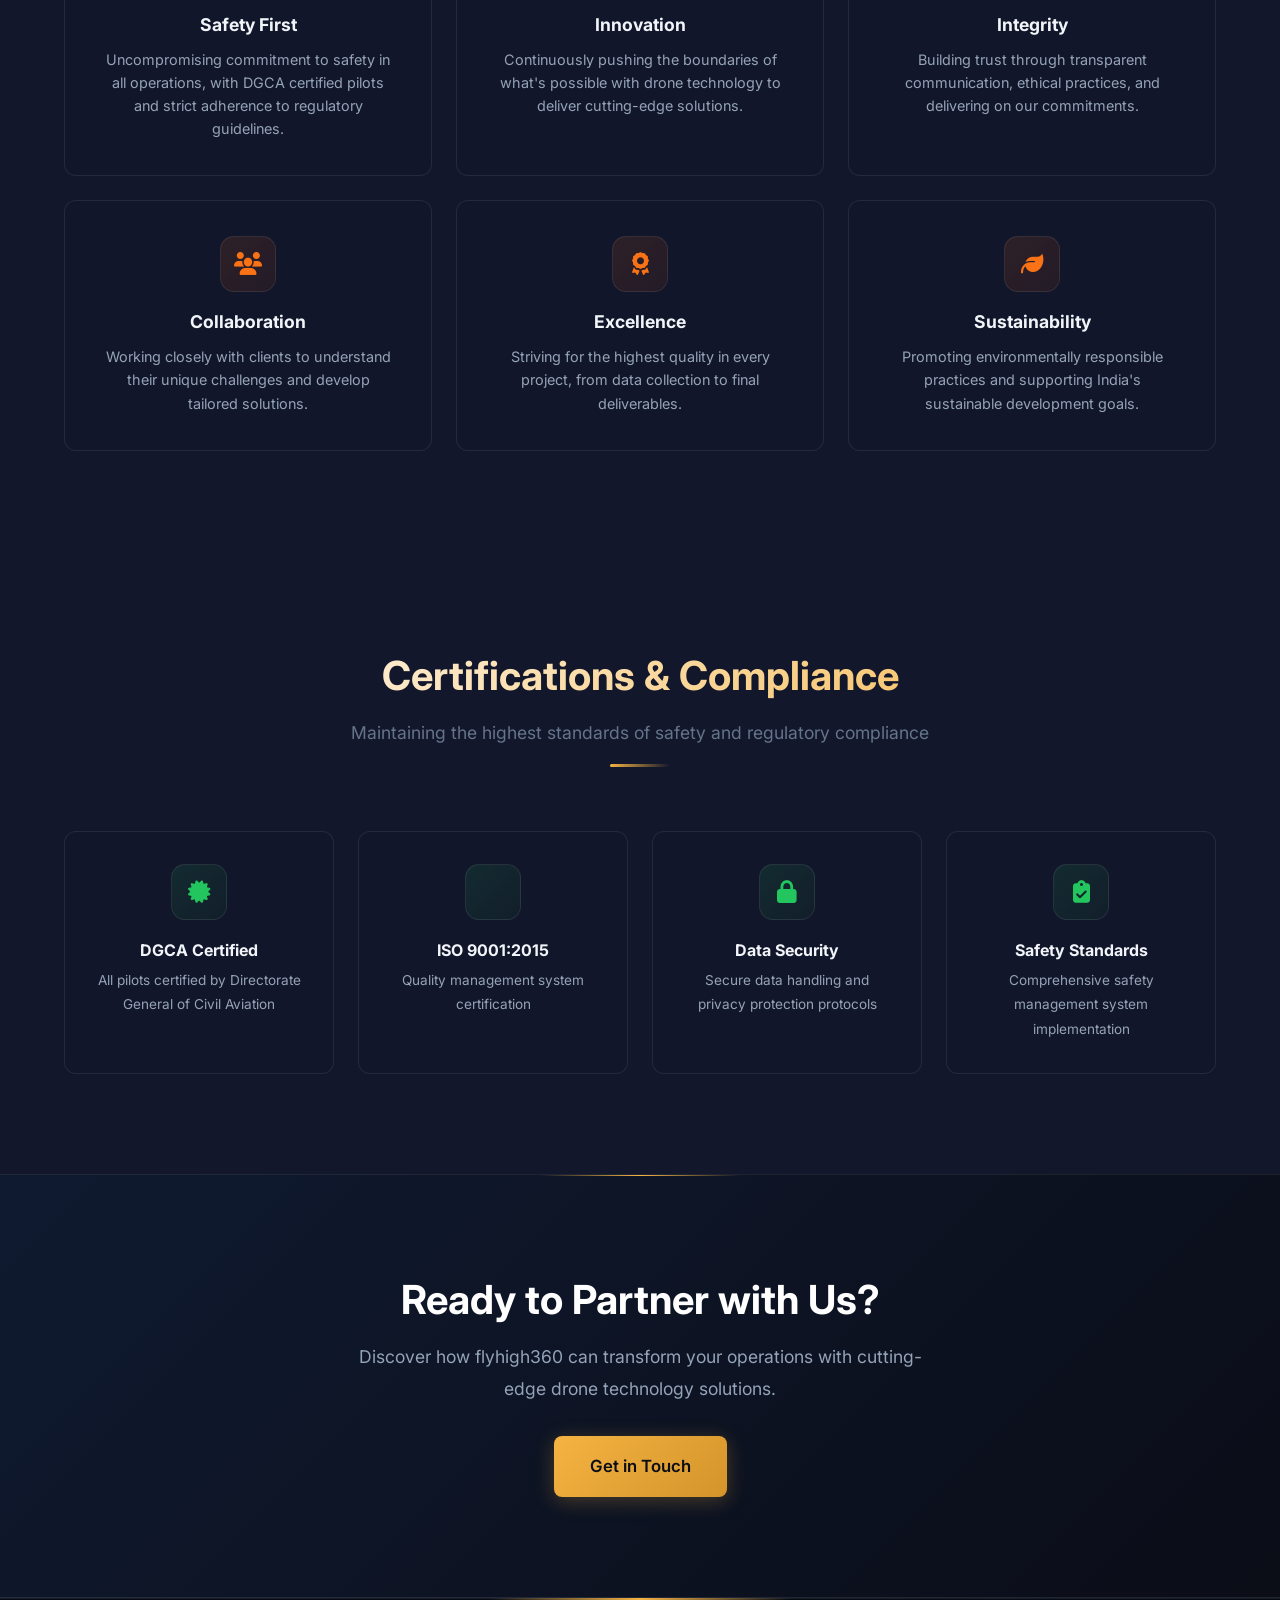
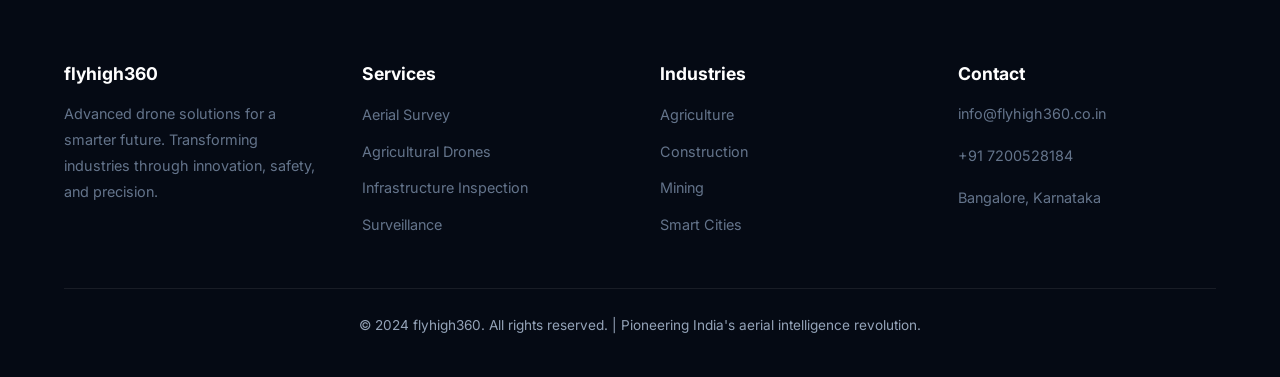
==== commit 02c008fe: "Setup" ====
--- a/about.html
+++ b/about.html
@@ -16,7 +16,7 @@
     <nav class="navbar" id="navbar">
         <div class="nav-container">
             <div class="nav-logo">
-                <a href="index.html"><h2>flyhigh360</h2></a>
+                <a href="index.html"><img src="images/flyhigh360-logo-alt2.svg?r=3" alt="FLYHIGH360"></a>
             </div>
             <ul class="nav-menu" id="nav-menu">
                 <li class="nav-item">
@@ -48,41 +48,48 @@
 
     <!-- Page Header -->
     <section class="page-header">
+        <div class="radar-scan"></div>
         <div class="container">
             <h1>About flyhigh360</h1>
             <p>Pioneering India's aerial intelligence revolution through innovation, safety, and precision</p>
         </div>
     </section>
 
-    <!-- Company Overview -->
-    <section class="company-overview">
-        <div class="container">
-            <div class="overview-content">
-                <div class="overview-text">
-                    <h2>Shaping the Future of Aerial Intelligence</h2>
-                    <p>Founded with a vision to transform India's industrial landscape through cutting-edge drone technology, flyhigh360 has emerged as a trusted partner for enterprises, government agencies, and infrastructure developers across the nation.</p>
-                    <p>Our commitment to innovation, safety, and regulatory compliance has positioned us at the forefront of India's rapidly evolving drone services industry. We combine advanced technology with deep domain expertise to deliver solutions that drive real business value.</p>
-                    <div class="overview-stats">
-                        <div class="stat-item">
-                            <h3>500+</h3>
-                            <p>Projects Completed</p>
-                        </div>
-                        <div class="stat-item">
-                            <h3>50+</h3>
-                            <p>Enterprise Clients</p>
-                        </div>
-                        <div class="stat-item">
-                            <h3>15+</h3>
-                            <p>States Covered</p>
-                        </div>
-                        <div class="stat-item">
-                            <h3>99.9%</h3>
-                            <p>Safety Record</p>
-                        </div>
-                    </div>
-                </div>
-                <div class="overview-image">
-                    <div class="placeholder-image company-image"></div>
+    <!-- Who We Are -->
+    <section class="who-we-are">
+        <div class="container">
+            <div class="wwa-grid">
+                <div class="wwa-content">
+                    <h2>Who We Are</h2>
+                    <p class="wwa-tagline">Driven by precision. Guided by innovation. Committed to excellence.</p>
+                    <p>At FLYHIGH360, we believe that accurate data is the foundation of every successful project. We are a team of passionate surveyors, drone pilots, GIS specialists, and engineers dedicated to helping our clients make better decisions through reliable geospatial and surveying solutions. Since our inception, we have focused on combining traditional surveying expertise with modern technologies such as drones, LiDAR, GIS, and advanced mapping tools. This approach allows us to deliver precise, efficient, and effective solutions for infrastructure development, construction, utilities, transportation, and land management projects.</p>
+                    <p>We understand that every project comes with unique challenges and requirements. That is why we work closely with our clients to provide customized solutions that meet their objectives while maintaining the highest standards of quality, safety, and accuracy. From initial site surveys and aerial data collection to detailed mapping, analysis, and reporting, we support our clients throughout every stage of the project lifecycle.</p>
+                    <p>Our experience covers a wide range of services, including drone surveys, topographic mapping, corridor surveys, LiDAR data acquisition, GIS based analysis, volumetric calculations, construction monitoring, and asset inspections. By leveraging cutting edge technology and industry best practices, we help organizations save time, reduce costs, and improve project outcomes.</p>
+                    <p>What truly sets us apart is our commitment to building long-term relationships with our clients. We value trust, transparency, and professionalism in everything we do. Whether working on a small scale survey or a large infrastructure project, our goal remains the same: To deliver dependable results that our clients can confidently rely on.</p>
+                    <p>As technology continues to evolve, we remain committed to innovation, continuous learning, and providing future-ready solutions that contribute to smarter planning, efficient project execution, and sustainable development.</p>
+                </div>
+                <div class="wwa-image">
+                    <div class="placeholder-image company-image">
+                        <div class="company-image-bg" style="background-image: url('https://images.unsplash.com/photo-1527977966376-1c8408f9f108?auto=format&fit=crop&w=800&q=80');"></div>
+                        <div class="company-image-overlay"></div>
+                    </div>
+                </div>
+            </div>
+        </div>
+    </section>
+
+    <!-- Drone Image Showcase -->
+    <section class="about-gallery">
+        <div class="container">
+            <div class="about-gallery-grid">
+                <div class="about-gallery-item">
+                    <div class="about-img" style="background-image: url('https://images.unsplash.com/photo-1504208434309-cb69f4fe52b0?auto=format&fit=crop&w=600&q=80');"></div>
+                </div>
+                <div class="about-gallery-item">
+                    <div class="about-img" style="background-image: url('https://images.unsplash.com/photo-1514043454212-14c181f46583?auto=format&fit=crop&w=600&q=80');"></div>
+                </div>
+                <div class="about-gallery-item">
+                    <div class="about-img" style="background-image: url('https://images.unsplash.com/photo-1504890001746-a9a68eda46e2?auto=format&fit=crop&w=600&q=80');"></div>
                 </div>
             </div>
         </div>
@@ -91,20 +98,110 @@
     <!-- Mission & Vision -->
     <section class="mission-vision">
         <div class="container">
+            <div class="section-header">
+                <h2 class="section-title">Our Vision & Mission</h2>
+                <p class="section-subtitle">Driven by precision. Guided by innovation. Committed to excellence.</p>
+            </div>
             <div class="mv-grid">
                 <div class="mv-card">
                     <div class="mv-icon">
                         <i class="fas fa-eye"></i>
                     </div>
                     <h3>Our Vision</h3>
-                    <p>To be India's most trusted and innovative drone technology company, enabling smarter decision-making across industries through advanced aerial intelligence solutions.</p>
+                    <p>To be a trusted partner in India's geospatial and drone technology ecosystem by providing accurate, reliable, and innovative aerial intelligence solutions that support infrastructure development, resource management, public service delivery, and sustainable growth.</p>
+                    <p class="mv-extended">We envision contributing to the nation's progress by enabling government agencies, public sector organizations, and private stakeholders to make informed decisions through high quality geospatial data, advanced surveying techniques, and technology driven insights. Through continuous innovation and adherence to the highest standards of quality and safety, we aim to support the successful planning, execution, and monitoring of development projects across the country.</p>
                 </div>
                 <div class="mv-card">
                     <div class="mv-icon">
                         <i class="fas fa-bullseye"></i>
                     </div>
                     <h3>Our Mission</h3>
-                    <p>Delivering safe, reliable, and innovative drone solutions that transform how businesses operate, while maintaining the highest standards of quality, compliance, and customer trust.</p>
+                    <p>Our mission is to provide dependable drone-based surveying, mapping, inspection, and geospatial solutions that assist government departments, public sector undertakings, infrastructure agencies, and private organizations in achieving their project objectives efficiently and accurately.</p>
+                </div>
+            </div>
+        </div>
+    </section>
+
+    <!-- Our Commitments -->
+    <section class="commitments">
+        <div class="container">
+            <div class="section-header">
+                <h2 class="section-title">Our Commitments</h2>
+                <p class="section-subtitle">The principles that guide our mission and drive our excellence</p>
+            </div>
+            <div class="commitments-grid">
+                <div class="commitment-card">
+                    <div class="commitment-icon">
+                        <i class="fas fa-drone"></i>
+                    </div>
+                    <h3>Quality Services</h3>
+                    <p>Delivering high quality drone surveying and geospatial services that meet project requirements and industry standards.</p>
+                </div>
+                <div class="commitment-card">
+                    <div class="commitment-icon">
+                        <i class="fas fa-database"></i>
+                    </div>
+                    <h3>Accurate Spatial Data</h3>
+                    <p>Providing accurate and reliable spatial data to support planning, monitoring, asset management, and informed decision making.</p>
+                </div>
+                <div class="commitment-card">
+                    <div class="commitment-icon">
+                        <i class="fas fa-rocket"></i>
+                    </div>
+                    <h3>Project Efficiency</h3>
+                    <p>Enhancing project efficiency by reducing survey timelines, improving data accessibility, and minimizing operational challenges through modern drone technology.</p>
+                </div>
+                <div class="commitment-card">
+                    <div class="commitment-icon">
+                        <i class="fas fa-road"></i>
+                    </div>
+                    <h3>Infrastructure Support</h3>
+                    <p>Supporting national infrastructure development initiatives in sectors such as transportation, railways, highways, urban development, water resources, power transmission, mining, and environmental management.</p>
+                </div>
+                <div class="commitment-card">
+                    <div class="commitment-icon">
+                        <i class="fas fa-shield-alt"></i>
+                    </div>
+                    <h3>Safety & Compliance</h3>
+                    <p>Maintaining the highest standards of safety, quality assurance, regulatory compliance, and professional integrity in all our operations.</p>
+                </div>
+                <div class="commitment-card">
+                    <div class="commitment-icon">
+                        <i class="fas fa-clipboard-check"></i>
+                    </div>
+                    <h3>Transparency</h3>
+                    <p>Promoting transparency and accountability through precise data collection, comprehensive reporting, and timely project delivery.</p>
+                </div>
+                <div class="commitment-card">
+                    <div class="commitment-icon">
+                        <i class="fas fa-handshake"></i>
+                    </div>
+                    <h3>Long-term Partnerships</h3>
+                    <p>Building long-term partnerships with government agencies, public sector organizations, consultants, and industry stakeholders through trust, reliability, and technical excellence.</p>
+                </div>
+                <div class="commitment-card">
+                    <div class="commitment-icon">
+                        <i class="fas fa-microchip"></i>
+                    </div>
+                    <h3>Continuous Innovation</h3>
+                    <p>Continuously adopting emerging technologies and best practices to deliver innovative, efficient, and future-ready geospatial solutions.</p>
+                </div>
+            </div>
+        </div>
+    </section>
+
+    <!-- Drone Image Strip -->
+    <section class="about-strip">
+        <div class="container">
+            <div class="about-strip-grid">
+                <div class="strip-item">
+                    <div class="strip-img" style="background-image: url('https://images.unsplash.com/photo-1520870121499-7dddb6ccbcde?auto=format&fit=crop&w=400&q=80');"></div>
+                </div>
+                <div class="strip-item">
+                    <div class="strip-img" style="background-image: url('https://images.unsplash.com/photo-1461988320302-91bde64fc8e4?auto=format&fit=crop&w=400&q=80');"></div>
+                </div>
+                <div class="strip-item">
+                    <div class="strip-img" style="background-image: url('https://images.unsplash.com/photo-1508614589041-895b88991e3e?auto=format&fit=crop&w=400&q=80');"></div>
                 </div>
             </div>
         </div>
@@ -159,48 +256,6 @@
                     </div>
                     <h3>Sustainability</h3>
                     <p>Promoting environmentally responsible practices and supporting India's sustainable development goals.</p>
-                </div>
-            </div>
-        </div>
-    </section>
-
-    <!-- Team Section -->
-    <section class="team">
-        <div class="container">
-            <div class="section-header">
-                <h2 class="section-title">Expert Team</h2>
-                <p class="section-subtitle">Experienced professionals driving innovation in drone technology</p>
-            </div>
-            <div class="team-grid">
-                <div class="team-member">
-                    <div class="member-image">
-                        <div class="placeholder-avatar ceo"></div>
-                    </div>
-                    <div class="member-info">
-                        <h3>Rajesh Kumar</h3>
-                        <p class="member-role">Chief Executive Officer</p>
-                        <p class="member-bio">15+ years in aerospace and defense technology, leading flyhigh360's strategic vision and growth.</p>
-                    </div>
-                </div>
-                <div class="team-member">
-                    <div class="member-image">
-                        <div class="placeholder-avatar cto"></div>
-                    </div>
-                    <div class="member-info">
-                        <h3>Priya Sharma</h3>
-                        <p class="member-role">Chief Technology Officer</p>
-                        <p class="member-bio">Expert in AI and data analytics, driving innovation in drone-based intelligence solutions.</p>
-                    </div>
-                </div>
-                <div class="team-member">
-                    <div class="member-image">
-                        <div class="placeholder-avatar ops"></div>
-                    </div>
-                    <div class="member-info">
-                        <h3>Amit Patel</h3>
-                        <p class="member-role">Head of Operations</p>
-                        <p class="member-bio">DGCA certified pilot with 10+ years experience in commercial drone operations and safety management.</p>
-                    </div>
                 </div>
             </div>
         </div>
@@ -285,8 +340,8 @@
                 </div>
                 <div class="footer-section">
                     <h4>Contact</h4>
-                    <p>info@flyhigh360.com</p>
-                    <p>+91 98765 43210</p>
+                    <p>info@flyhigh360.co.in</p>
+                    <p>+91 7200528184</p>
                     <p>Bangalore, Karnataka</p>
                 </div>
             </div>
--- a/styles/main.css
+++ b/styles/main.css
@@ -1,2529 +1,1250 @@
-/* Reset and Base Styles */
-* {
-    margin: 0;
-    padding: 0;
-    box-sizing: border-box;
-    font-family:'Franklin Gothic Medium', 'Arial Narrow', Arial, sans-serif;
-}
-
-html {
-    scroll-behavior: smooth;
-}
+:root {
+  --bg-primary: #0b0d17;
+  --bg-secondary: #13172b;
+  --bg-card: rgba(19, 23, 43, 0.85);
+  --bg-glass: rgba(255, 255, 255, 0.04);
+  --border-glass: rgba(255, 255, 255, 0.08);
+  --text-primary: #f1f5f9;
+  --text-secondary: #94a3b8;
+  --text-muted: #64748b;
+  --accent: #f5b342;
+  --accent-dim: #d4942a;
+  --accent-glow: rgba(245, 179, 66, 0.25);
+  --blue: #3b82f6;
+  --green: #22c55e;
+  --orange: #f97316;
+  --purple: #a855f7;
+  --red: #ef4444;
+  --radius: 12px;
+  --radius-lg: 20px;
+}
+
+* { margin: 0; padding: 0; box-sizing: border-box; }
+html { scroll-behavior: smooth; }
 
 body {
-    font-family: 'Inter', sans-serif;
-    line-height: 1.6;
-    color: #333;
-    background-color: #ffffff;
-    overflow-x: hidden;
-}
-
-.container {
-    max-width: 1200px;
-    margin: 0 auto;
-    padding: 0 20px;
-}
-
-/* Typography */
-h1, h2, h3, h4, h5, h6 {
-    font-weight: 600;
-    line-height: 1.2;
-    margin-bottom: 1rem;
-}
-
-h1 {
-    font-size: 3.5rem;
-    font-weight: 700;
-}
-
-h2 {
-    font-size: 2.5rem;
-}
-
-h3 {
-    font-size: 1.5rem;
-}
-
-p {
-    margin-bottom: 1rem;
-    color: #666;
-}
-
-/* Buttons */
+  font-family: 'Inter', sans-serif;
+  line-height: 1.7;
+  color: var(--text-primary);
+  background: var(--bg-primary);
+  overflow-x: hidden;
+}
+
+body::before {
+  content: '';
+  position: fixed;
+  top: 0; left: 0; width: 100%; height: 100%;
+  background:
+    radial-gradient(ellipse at 20% 50%, rgba(245, 179, 66, 0.04) 0%, transparent 60%),
+    radial-gradient(ellipse at 80% 50%, rgba(217, 119, 6, 0.04) 0%, transparent 60%),
+    linear-gradient(rgba(245, 179, 66, 0.02) 1px, transparent 1px),
+    linear-gradient(90deg, rgba(245, 179, 66, 0.02) 1px, transparent 1px);
+  background-size: 60px 60px, 60px 60px, 40px 40px, 40px 40px;
+  pointer-events: none;
+  z-index: 0;
+}
+
+.container { max-width: 1200px; margin: 0 auto; padding: 0 24px; position: relative; z-index: 1; }
+
+::selection { background: var(--accent); color: var(--bg-primary); }
+::-webkit-scrollbar { width: 8px; }
+::-webkit-scrollbar-track { background: var(--bg-secondary); }
+::-webkit-scrollbar-thumb { background: var(--accent-dim); border-radius: 4px; }
+::-webkit-scrollbar-thumb:hover { background: var(--accent); }
+
+h1, h2, h3, h4, h5, h6 { font-weight: 700; line-height: 1.25; margin-bottom: 1rem; color: var(--text-primary); }
+h1 { font-size: 3.5rem; }
+h2 { font-size: 2.5rem; }
+h3 { font-size: 1.5rem; }
+p { margin-bottom: 1rem; color: var(--text-secondary); line-height: 1.8; }
+
+a { color: var(--accent); text-decoration: none; transition: color 0.3s; }
+a:hover { color: #fff; }
+
 .btn {
-    display: inline-block;
-    padding: 12px 30px;
-    text-decoration: none;
-    border-radius: 5px;
-    font-weight: 500;
-    text-align: center;
-    transition: all 0.3s ease;
-    border: none;
-    cursor: pointer;
-    font-size: 1rem;
+  display: inline-flex; align-items: center; gap: 8px;
+  padding: 12px 28px; text-decoration: none; border-radius: 8px;
+  font-weight: 600; font-size: 0.95rem; border: none; cursor: pointer;
+  transition: all 0.3s ease; position: relative; overflow: hidden;
 }
 
 .btn-primary {
-    background: linear-gradient(135deg, #2563eb, #1d4ed8);
-    color: white;
-    box-shadow: 0 4px 15px rgba(37, 99, 235, 0.3);
+  background: linear-gradient(135deg, var(--accent), var(--accent-dim));
+  color: var(--bg-primary); box-shadow: 0 4px 20px var(--accent-glow);
 }
 
 .btn-primary:hover {
-    transform: translateY(-2px);
-    box-shadow: 0 8px 25px rgba(37, 99, 235, 0.4);
+  transform: translateY(-2px); box-shadow: 0 8px 30px var(--accent-glow);
+  color: var(--bg-primary);
 }
 
 .btn-secondary {
-    background: transparent;
-    color: #2563eb;
-    border: 2px solid #2563eb;
+  background: rgba(255, 255, 255, 0.04); color: var(--accent);
+  border: 1.5px solid rgba(255, 255, 255, 0.1);
+  backdrop-filter: blur(4px);
 }
 
 .btn-secondary:hover {
-    background: #2563eb;
-    color: white;
-    transform: translateY(-2px);
-}
-
-.btn-large {
-    padding: 16px 40px;
-    font-size: 1.1rem;
-}
-
-.btn-full {
-    width: 100%;
-}
-
-/* Navigation */
+  background: rgba(245, 179, 66, 0.1); border-color: var(--accent);
+  transform: translateY(-2px); box-shadow: 0 4px 20px rgba(245, 179, 66, 0.15);
+}
+
+.btn-large { padding: 16px 36px; font-size: 1.05rem; }
+.btn-full { width: 100%; justify-content: center; }
+
+section { padding: 100px 0; position: relative; }
+
+.section-header {
+  text-align: center; margin-bottom: 4rem;
+  position: relative;
+}
+.section-header::after {
+  content: ''; display: block; width: 60px; height: 3px;
+  background: linear-gradient(90deg, var(--accent), transparent);
+  margin: 1rem auto 0; border-radius: 2px;
+  transform: scaleX(0); transition: transform 0.8s cubic-bezier(0.22, 1, 0.36, 1) 0.3s;
+}
+.section-header.visible::after { transform: scaleX(1); }
+.section-title {
+  font-size: 2.5rem; margin-bottom: 1rem;
+  background: linear-gradient(135deg, #fff, var(--accent));
+  -webkit-background-clip: text; -webkit-text-fill-color: transparent;
+  background-clip: text;
+}
+.section-subtitle { font-size: 1.1rem; color: var(--text-muted); max-width: 600px; margin: 0 auto; }
+
+/* ====== Navigation ====== */
 .navbar {
-    position: fixed;
-    top: 0;
-    width: 100%;
-    background: rgba(255, 255, 255, 0.95);
-    -webkit-backdrop-filter: blur(10px);
-    backdrop-filter: blur(10px);
-    z-index: 1000;
-    transition: all 0.3s ease;
-    border-bottom: 1px solid rgba(0, 0, 0, 0.1);
+  position: fixed; top: 0; width: 100%; z-index: 1000;
+  background: rgba(11, 13, 23, 0.85);
+  -webkit-backdrop-filter: blur(20px);
+  backdrop-filter: blur(20px);
+  border-bottom: 1px solid var(--border-glass);
+  transition: all 0.3s ease;
 }
 
 .navbar.scrolled {
-    background: rgba(255, 255, 255, 0.98);
-    box-shadow: 0 2px 20px rgba(0, 0, 0, 0.1);
+  background: rgba(11, 13, 23, 0.95);
+  box-shadow: 0 4px 30px rgba(0, 0, 0, 0.3), 0 1px 0 rgba(245, 179, 66, 0.08);
 }
 
 .nav-container {
-    max-width: 1200px;
-    margin: 0 auto;
-    padding: 0 20px;
-    display: flex;
-    justify-content: space-between;
-    align-items: center;
-    height: 70px;
-}
-
-.nav-logo h2 {
-    color: #1f2937;
-    font-size: 1.8rem;
-    font-weight: 700;
-    margin: 0;
-}
-
-.nav-menu {
-    display: flex;
-    list-style: none;
-    gap: 2rem;
-}
+  max-width: 1200px; margin: 0 auto; padding: 0 24px;
+  display: flex; justify-content: space-between; align-items: center; height: 70px;
+}
+
+.nav-logo {
+  display: flex; align-items: center;
+}
+
+.nav-logo a { display: flex; align-items: center; }
+.nav-logo img { height: 40px; width: auto; display: block; }
+
+@keyframes headerSpin {
+  from { transform: translateX(-50%) rotate(0deg); }
+  to { transform: translateX(-50%) rotate(360deg); }
+}
+
+.nav-menu { display: flex; list-style: none; gap: 2rem; align-items: center; }
 
 .nav-link {
-    text-decoration: none;
-    color: #374151;
-    font-weight: 500;
-    transition: all 0.3s ease;
-    position: relative;
-}
-
-.nav-link:hover {
-    color: #2563eb;
-}
+  text-decoration: none; color: var(--text-secondary); font-weight: 500;
+  font-size: 0.9rem; transition: all 0.3s ease; position: relative;
+  padding: 4px 0; letter-spacing: 0.3px;
+}
+
+.nav-link:hover, .nav-link.active { color: var(--accent); }
 
 .nav-link::after {
-    content: '';
-    position: absolute;
-    width: 0;
-    height: 2px;
-    bottom: -5px;
-    left: 0;
-    background: #2563eb;
-    transition: width 0.3s ease;
-}
-
-.nav-link:hover::after {
-    width: 100%;
-}
-
-.nav-toggle {
-    display: none;
-    flex-direction: column;
-    cursor: pointer;
-}
-
-.bar {
-    width: 25px;
-    height: 3px;
-    background: #374151;
-    margin: 3px 0;
-    transition: 0.3s;
-}
-
-/* Hero Section */
+  content: ''; position: absolute; width: 0; height: 2px;
+  bottom: -2px; left: 0;
+  background: linear-gradient(90deg, var(--accent), transparent);
+  transition: width 0.3s ease;
+}
+
+.nav-link:hover::after, .nav-link.active::after { width: 100%; }
+
+.nav-toggle { display: none; flex-direction: column; cursor: pointer; }
+.bar { width: 24px; height: 2px; background: var(--text-primary); margin: 3px 0; transition: 0.3s; }
+
+/* ====== Hero Section ====== */
 .hero {
-    height: 100vh;
-    position: relative;
-    display: flex;
-    align-items: center;
-    justify-content: center;
-    text-align: center;
-    color: white;
-    overflow: hidden;
-}
-
-.hero-background {
-    position: absolute;
-    top: 0;
-    left: 0;
-    width: 100%;
-    height: 100%;
-    background: linear-gradient(135deg, #1f2937 0%, #374151 100%);
-    z-index: -2;
-}
-
-.hero-background::before {
-    content: '';
-    position: absolute;
-    top: 0;
-    left: 0;
-    width: 100%;
-    height: 100%;
-    background-image: 
-        radial-gradient(circle at 20% 80%, rgba(37, 99, 235, 0.3) 0%, transparent 50%),
-        radial-gradient(circle at 80% 20%, rgba(59, 130, 246, 0.3) 0%, transparent 50%);
-    z-index: -1;
+  min-height: 100vh; position: relative; display: flex;
+  align-items: center; justify-content: center; text-align: center;
+  overflow: hidden; padding-top: 70px;
+}
+.hero::after {
+  content: ''; position: absolute; top: 0; left: -100%; width: 60%; height: 100%;
+  background: linear-gradient(90deg, transparent, rgba(245, 179, 66, 0.03), transparent);
+  animation: droneSweep 8s ease-in-out infinite;
+  pointer-events: none; z-index: 0;
+}
+
+.hero-bg-gradient {
+  position: absolute; top: 0; left: 0; width: 100%; height: 100%;
+  background: linear-gradient(135deg, #050a14 0%, #0b0d17 40%, #0f1a30 100%);
+  z-index: -3;
+}
+
+.hero-video-bg {
+  position: absolute; top: 0; left: 0; width: 100%; height: 100%;
+  object-fit: cover; z-index: -2;
+}
+
+.hero-glow {
+  position: absolute; top: 0; left: 0; width: 100%; height: 100%;
+  background:
+    radial-gradient(circle at 20% 70%, rgba(245, 179, 66, 0.12) 0%, transparent 50%),
+    radial-gradient(circle at 80% 30%, rgba(217, 119, 6, 0.08) 0%, transparent 50%);
+  z-index: -1;
+}
+
+.hero-glow::after {
+  content: ''; position: absolute; top: 50%; left: 50%;
+  width: 700px; height: 700px; transform: translate(-50%, -50%);
+  background: radial-gradient(circle, var(--accent-glow) 0%, transparent 70%);
+  opacity: 0.25; animation: pulseGlow 4s ease-in-out infinite;
+}
+
+@keyframes pulseGlow {
+  0%, 100% { opacity: 0.15; transform: translate(-50%, -50%) scale(1); }
+  50% { opacity: 0.35; transform: translate(-50%, -50%) scale(1.1); }
+}
+
+@keyframes droneSweep {
+  0% { left: -60%; }
+  50% { left: 100%; }
+  100% { left: 100%; }
 }
 
 .hero-overlay {
-    position: absolute;
-    top: 0;
-    left: 0;
-    width: 100%;
-    height: 100%;
-    background: rgba(0, 0, 0, 0.3);
-    z-index: -1;
-}
-
-.hero-content {
-    max-width: 800px;
-    padding: 0 20px;
-    animation: heroFadeIn 1.2s ease-out;
+  position: absolute; top: 0; left: 0; width: 100%; height: 100%;
+  background:
+     linear-gradient(to bottom, rgba(11, 13, 23, 0.65) 0%, transparent 30%, transparent 60%, var(--bg-primary) 100%),
+    radial-gradient(ellipse at center, transparent 45%, rgba(11, 13, 23, 0.35) 100%);
+  z-index: 0;
+}
+
+.hero-content { max-width: 900px; padding: 0 24px; position: relative; z-index: 2; }
+
+.hero-badge {
+  display: inline-flex; align-items: center; gap: 8px;
+  padding: 10px 24px; border-radius: 100px; font-size: 0.85rem; font-weight: 600;
+  background: rgba(245, 179, 66, 0.08); border: 1px solid rgba(245, 179, 66, 0.2);
+  color: var(--accent); margin-bottom: 2rem; letter-spacing: 0.5px;
+  backdrop-filter: blur(8px); text-transform: uppercase;
+  animation: fadeInUp 1s ease-out 0.2s both;
+}
+
+.hero-badge::before {
+  content: ''; width: 8px; height: 8px; border-radius: 50%;
+  background: var(--accent); animation: pulse 1.5s ease-in-out infinite;
+}
+
+@keyframes pulse {
+  0%, 100% { opacity: 1; }
+  50% { opacity: 0.3; }
 }
 
 .hero-title {
-    font-size: 3.5rem;
-    font-weight: 700;
-    margin-bottom: 1.5rem;
-    animation: slideUp 1s ease-out 0.3s both;
+  font-size: 4rem; font-weight: 800; margin-bottom: 1.5rem;
+  line-height: 1.15; animation: fadeInUp 1s ease-out 0.4s both;
+  text-shadow: 0 2px 40px rgba(0, 0, 0, 0.5);
+}
+
+.hero-title span {
+  background: linear-gradient(135deg, var(--accent), #fbbf24);
+  -webkit-background-clip: text; -webkit-text-fill-color: transparent;
+  background-clip: text;
 }
 
 .hero-subtitle {
-    font-size: 1.3rem;
-    margin-bottom: 2.5rem;
-    color: rgba(255, 255, 255, 0.9);
-    animation: slideUp 1s ease-out 0.6s both;
+  font-size: 1.2rem; color: rgba(241, 245, 249, 0.85); margin-bottom: 2.5rem;
+  max-width: 700px; margin-left: auto; margin-right: auto;
+  animation: fadeInUp 1s ease-out 0.6s both;
+  text-shadow: 0 1px 30px rgba(0, 0, 0, 0.4);
 }
 
 .hero-buttons {
-    display: flex;
-    gap: 1rem;
-    justify-content: center;
-    flex-wrap: wrap;
-    animation: slideUp 1s ease-out 0.9s both;
+  display: flex; gap: 1rem; justify-content: center; flex-wrap: wrap;
+  animation: fadeInUp 1s ease-out 0.8s both;
 }
 
 .scroll-indicator {
-    position: absolute;
-    bottom: 30px;
-    left: 50%;
-    transform: translateX(-50%);
-    animation: bounce 2s infinite;
+  position: absolute; bottom: 40px; left: 50%; transform: translateX(-50%);
+  display: flex; flex-direction: column; align-items: center; gap: 8px;
+  color: var(--text-muted); font-size: 0.75rem; letter-spacing: 2px; text-transform: uppercase;
+  animation: fadeInUp 1s ease-out 1s both;
 }
 
 .scroll-arrow {
-    width: 20px;
-    height: 20px;
-    border-right: 2px solid white;
-    border-bottom: 2px solid white;
-    transform: rotate(45deg);
-}
-
-/* Section Styles */
-section {
-    padding: 100px 0;
-}
-
-.section-header {
-    text-align: center;
-    margin-bottom: 4rem;
-    opacity: 0;
-    transform: translateY(30px);
-    animation: fadeInUp 0.8s ease-out forwards;
-}
-
-.section-title {
-    color: #1f2937;
-    margin-bottom: 1rem;
-}
-
-.section-subtitle {
-    font-size: 1.2rem;
-    color: #6b7280;
-    max-width: 600px;
-    margin: 0 auto;
-}
-
-/* About Preview Section */
-.about-preview {
-    background: #f9fafb;
-}
-
-.about-grid {
-    display: grid;
-    grid-template-columns: repeat(auto-fit, minmax(300px, 1fr));
-    gap: 2rem;
-}
+  width: 16px; height: 16px; border-right: 2px solid var(--accent);
+  border-bottom: 2px solid var(--accent); transform: rotate(45deg);
+  animation: bounce 2s infinite;
+}
+
+@keyframes bounce {
+  0%, 20%, 50%, 80%, 100% { transform: rotate(45deg) translateY(0); }
+  40% { transform: rotate(45deg) translateY(-8px); }
+  60% { transform: rotate(45deg) translateY(-4px); }
+}
+
+/* ====== About Preview ====== */
+.about-preview { background: var(--bg-secondary); }
+
+.about-grid { display: grid; grid-template-columns: repeat(auto-fit, minmax(300px, 1fr)); gap: 1.5rem; }
 
 .about-card {
-    background: white;
-    padding: 2.5rem;
-    border-radius: 10px;
-    text-align: center;
-    box-shadow: 0 4px 20px rgba(0, 0, 0, 0.08);
-    transition: all 0.3s ease;
-    opacity: 0;
-    transform: translateY(30px);
-    animation: fadeInUp 0.8s ease-out forwards;
-}
-
-.about-card:nth-child(2) {
-    animation-delay: 0.2s;
-}
-
-.about-card:nth-child(3) {
-    animation-delay: 0.4s;
-}
-
+  background: var(--bg-card); padding: 2.5rem; border-radius: var(--radius);
+  text-align: center; border: 1px solid var(--border-glass);
+  transition: all 0.4s cubic-bezier(0.175, 0.885, 0.32, 1.275);
+  position: relative; overflow: hidden;
+}
+
+.about-card::before {
+  content: ''; position: absolute; top: 0; left: 0; right: 0; height: 2px;
+  background: linear-gradient(90deg, transparent, var(--accent), transparent);
+  opacity: 0; transition: opacity 0.4s;
+}
+
+.about-card:hover::before { opacity: 1; }
 .about-card:hover {
-    transform: translateY(-10px);
-    box-shadow: 0 10px 40px rgba(0, 0, 0, 0.15);
+  transform: translateY(-8px); border-color: rgba(245, 179, 66, 0.25);
+  box-shadow: 0 20px 60px rgba(0, 0, 0, 0.4), 0 0 40px rgba(245, 179, 66, 0.06);
 }
 
 .card-icon {
-    width: 80px;
-    height: 80px;
-    background: linear-gradient(135deg, #2563eb, #1d4ed8);
-    border-radius: 50%;
-    display: flex;
-    align-items: center;
-    justify-content: center;
-    margin: 0 auto 1.5rem;
-    transition: all 0.3s ease;
-}
-
-.card-icon i {
-    font-size: 2rem;
-    color: white;
-}
-
-.about-card:hover .card-icon {
-    transform: scale(1.1) rotate(5deg);
-}
-
-/* Services Section */
-.services {
-    background: white;
-}
-
-.services-grid {
-    display: grid;
-    grid-template-columns: repeat(auto-fit, minmax(350px, 1fr));
-    gap: 2rem;
-}
+  width: 72px; height: 72px; border-radius: 16px;
+  display: flex; align-items: center; justify-content: center;
+  margin: 0 auto 1.5rem;
+  background: linear-gradient(135deg, rgba(245, 179, 66, 0.15), rgba(217, 119, 6, 0.1));
+  border: 1px solid var(--border-glass);
+  transition: all 0.3s ease;
+}
+
+.card-icon i { font-size: 1.8rem; color: var(--accent); }
+.about-card:hover .card-icon { transform: scale(1.1); border-color: var(--accent); box-shadow: 0 0 30px var(--accent-glow); }
+
+.about-card h3 { color: var(--text-primary); margin-bottom: 1rem; }
+.about-card p { color: var(--text-secondary); font-size: 0.95rem; margin: 0; }
+
+/* ====== Services Section ====== */
+.services { background: var(--bg-primary); }
+
+.services-grid { display: grid; grid-template-columns: repeat(auto-fit, minmax(340px, 1fr)); gap: 1.5rem; }
 
 .service-card {
-    background: #f9fafb;
-    padding: 2.5rem;
-    border-radius: 10px;
-    position: relative;
-    overflow: hidden;
-    transition: all 0.3s ease;
-    opacity: 0;
-    transform: translateY(30px);
-    animation: fadeInUp 0.8s ease-out forwards;
-}
-
-.service-card:nth-child(2) { animation-delay: 0.1s; }
-.service-card:nth-child(3) { animation-delay: 0.2s; }
-.service-card:nth-child(4) { animation-delay: 0.3s; }
-.service-card:nth-child(5) { animation-delay: 0.4s; }
-.service-card:nth-child(6) { animation-delay: 0.5s; }
-
+  background: var(--bg-card); padding: 2.5rem; border-radius: var(--radius);
+  border: 1px solid var(--border-glass); position: relative; overflow: hidden;
+  transition: all 0.4s ease; cursor: default;
+}
+
+.service-card::after {
+  content: ''; position: absolute; top: -50%; right: -50%;
+  width: 100%; height: 100%;
+  background: radial-gradient(circle, rgba(245, 179, 66, 0.04) 0%, transparent 70%);
+  transition: all 0.5s ease; opacity: 0;
+}
+
+.service-card:hover::after { opacity: 1; }
 .service-card:hover {
-    transform: translateY(-10px);
-    box-shadow: 0 15px 40px rgba(0, 0, 0, 0.1);
-    background: white;
+  transform: translateY(-8px); border-color: rgba(245, 179, 66, 0.25);
+  box-shadow: 0 20px 60px rgba(0, 0, 0, 0.4), 0 0 40px rgba(245, 179, 66, 0.06);
 }
 
 .service-icon {
-    width: 70px;
-    height: 70px;
-    background: linear-gradient(135deg, #2563eb, #1d4ed8);
-    border-radius: 10px;
-    display: flex;
-    align-items: center;
-    justify-content: center;
-    margin-bottom: 1.5rem;
-    transition: all 0.3s ease;
-}
-
-.service-icon i {
-    font-size: 1.8rem;
-    color: white;
-}
-
-.service-card:hover .service-icon {
-    transform: scale(1.1) rotate(5deg);
-}
-
-.service-overlay {
-    position: absolute;
-    bottom: -50px;
-    left: 0;
-    right: 0;
-    padding: 1rem 2.5rem;
-    background: linear-gradient(135deg, #2563eb, #1d4ed8);
-    transition: all 0.3s ease;
-}
-
-.service-card:hover .service-overlay {
-    bottom: 0;
-}
-
-.service-btn {
-    color: white;
-    text-decoration: none;
-    font-weight: 500;
-    display: inline-block;
-    padding: 8px 20px;
-    border: 2px solid white;
-    border-radius: 5px;
-    transition: all 0.3s ease;
-}
-
-.service-btn:hover {
-    background: white;
-    color: #2563eb;
-}
-
-/* Industries Section */
-.industries {
-    background: #f9fafb;
-}
-
-.industries-grid {
-    display: grid;
-    grid-template-columns: repeat(auto-fit, minmax(250px, 1fr));
-    gap: 2rem;
-}
+  width: 60px; height: 60px; border-radius: 14px;
+  display: flex; align-items: center; justify-content: center; margin-bottom: 1.5rem;
+  background: linear-gradient(135deg, rgba(245, 179, 66, 0.12), rgba(217, 119, 6, 0.08));
+  border: 1px solid var(--border-glass); transition: all 0.3s ease;
+}
+
+.service-icon i { font-size: 1.5rem; color: var(--accent); }
+.service-card:hover .service-icon { transform: scale(1.1); border-color: var(--accent); box-shadow: 0 0 30px var(--accent-glow); }
+
+.service-card h3 { color: var(--text-primary); margin-bottom: 0.75rem; }
+.service-card p { color: var(--text-secondary); font-size: 0.92rem; margin-bottom: 1.2rem; }
+
+.service-overlay { position: static; background: none; padding: 0; }
+.service-btn { display: none; }
+
+/* ====== Industries Section ====== */
+.industries { background: var(--bg-secondary); }
+
+.industries-grid { display: grid; grid-template-columns: repeat(auto-fit, minmax(250px, 1fr)); gap: 1.5rem; }
 
 .industry-card {
-    background: white;
-    padding: 2rem;
-    border-radius: 10px;
-    text-align: center;
-    transition: all 0.3s ease;
-    opacity: 0;
-    transform: translateY(30px);
-    animation: fadeInUp 0.8s ease-out forwards;
-}
-
-.industry-card:nth-child(2) { animation-delay: 0.1s; }
-.industry-card:nth-child(3) { animation-delay: 0.2s; }
-.industry-card:nth-child(4) { animation-delay: 0.3s; }
-.industry-card:nth-child(5) { animation-delay: 0.4s; }
-.industry-card:nth-child(6) { animation-delay: 0.5s; }
+  background: var(--bg-card); padding: 2rem; border-radius: var(--radius);
+  text-align: center; border: 1px solid var(--border-glass);
+  transition: all 0.4s ease;
+}
 
 .industry-card:hover {
-    transform: translateY(-5px);
-    box-shadow: 0 10px 30px rgba(0, 0, 0, 0.1);
+  transform: translateY(-6px); border-color: rgba(245, 179, 66, 0.25);
+  box-shadow: 0 20px 60px rgba(0, 0, 0, 0.4), 0 0 40px rgba(245, 179, 66, 0.06);
 }
 
 .industry-icon {
-    width: 60px;
-    height: 60px;
-    background: linear-gradient(135deg, #f97316, #ea580c);
-    border-radius: 10px;
-    display: flex;
-    align-items: center;
-    justify-content: center;
-    margin: 0 auto 1rem;
-    transition: all 0.3s ease;
-}
-
-.industry-icon i {
-    font-size: 1.5rem;
-    color: white;
-}
-
-.industry-card:hover .industry-icon {
-    transform: scale(1.1) rotate(5deg);
-}
-
-/* Technology Section */
-.technology {
-    background: #1f2937;
-    color: white;
-}
-
-.technology .section-title {
-    color: white;
-}
-
-.technology .section-subtitle {
-    color: #d1d5db;
-}
-
-.tech-grid {
-    display: grid;
-    grid-template-columns: repeat(auto-fit, minmax(250px, 1fr));
-    gap: 2rem;
-}
+  width: 56px; height: 56px; border-radius: 14px;
+  display: flex; align-items: center; justify-content: center;
+  margin: 0 auto 1.2rem;
+  background: linear-gradient(135deg, rgba(249, 115, 22, 0.15), rgba(234, 88, 12, 0.1));
+  border: 1px solid var(--border-glass); transition: all 0.3s ease;
+}
+
+.industry-icon i { font-size: 1.4rem; color: var(--orange); }
+.industry-card:hover .industry-icon { transform: scale(1.1); box-shadow: 0 0 30px var(--accent-glow); }
+
+.industry-card h3 { color: var(--text-primary); margin-bottom: 0.75rem; font-size: 1.2rem; }
+.industry-card p { color: var(--text-secondary); font-size: 0.9rem; margin: 0; }
+
+/* ====== Technology Section ====== */
+.technology { background: var(--bg-primary); }
+
+.technology .section-title { background: linear-gradient(135deg, var(--accent), #fef3c7); -webkit-background-clip: text; background-clip: text; }
+.technology .section-subtitle { color: var(--text-muted); }
+
+.tech-grid { display: grid; grid-template-columns: repeat(auto-fit, minmax(250px, 1fr)); gap: 1.5rem; }
 
 .tech-feature {
-    text-align: center;
-    padding: 2rem;
-    opacity: 0;
-    transform: translateY(30px);
-    animation: fadeInUp 0.8s ease-out forwards;
-}
-
-.tech-feature:nth-child(2) { animation-delay: 0.1s; }
-.tech-feature:nth-child(3) { animation-delay: 0.2s; }
-.tech-feature:nth-child(4) { animation-delay: 0.3s; }
+  text-align: center; padding: 2.5rem;
+  background: var(--bg-card); border-radius: var(--radius);
+  border: 1px solid var(--border-glass); transition: all 0.3s ease;
+}
+
+.tech-feature:hover {
+  transform: translateY(-6px); border-color: rgba(245, 179, 66, 0.25);
+  box-shadow: 0 20px 60px rgba(0, 0, 0, 0.4), 0 0 40px rgba(245, 179, 66, 0.06);
+}
 
 .tech-icon {
-    width: 70px;
-    height: 70px;
-    background: linear-gradient(135deg, #2563eb, #1d4ed8);
-    border-radius: 50%;
-    display: flex;
-    align-items: center;
-    justify-content: center;
-    margin: 0 auto 1.5rem;
-    transition: all 0.3s ease;
-}
-
-.tech-icon i {
-    font-size: 1.8rem;
-    color: white;
-}
-
-.tech-feature:hover .tech-icon {
-    transform: scale(1.1);
-    box-shadow: 0 10px 30px rgba(37, 99, 235, 0.3);
-}
-
-.tech-feature h3 {
-    color: white;
-    margin-bottom: 1rem;
-}
-
-.tech-feature p {
-    color: #d1d5db;
-}
-
-/* Gallery Section */
-.gallery {
-    background: white;
-}
-
-.gallery-grid {
-    display: grid;
-    grid-template-columns: repeat(auto-fit, minmax(300px, 1fr));
-    gap: 2rem;
-}
+  width: 64px; height: 64px; border-radius: 50%;
+  display: flex; align-items: center; justify-content: center;
+  margin: 0 auto 1.5rem;
+  background: linear-gradient(135deg, rgba(245, 179, 66, 0.12), rgba(217, 119, 6, 0.08));
+  border: 1px solid var(--border-glass); transition: all 0.3s ease;
+}
+
+.tech-icon i { font-size: 1.6rem; color: var(--accent); }
+.tech-feature:hover .tech-icon { transform: scale(1.1); box-shadow: 0 0 30px var(--accent-glow); }
+
+.tech-feature h3 { color: var(--text-primary); margin-bottom: 0.75rem; }
+.tech-feature p { color: var(--text-muted); font-size: 0.92rem; margin: 0; }
+
+/* ====== Gallery Section ====== */
+.gallery { background: var(--bg-secondary); }
+
+.gallery-grid { display: grid; grid-template-columns: repeat(auto-fit, minmax(280px, 1fr)); gap: 1.5rem; }
 
 .gallery-item {
-    position: relative;
-    overflow: hidden;
-    border-radius: 10px;
-    opacity: 0;
-    transform: translateY(30px);
-    animation: fadeInUp 0.8s ease-out forwards;
-}
-
-.gallery-item:nth-child(2) { animation-delay: 0.1s; }
-.gallery-item:nth-child(3) { animation-delay: 0.2s; }
-.gallery-item:nth-child(4) { animation-delay: 0.3s; }
-
-.gallery-image {
-    position: relative;
-    height: 250px;
-    overflow: hidden;
-}
-
-.placeholder-image {
-    width: 100%;
-    height: 100%;
-    background-size: cover;
-    background-position: center;
-    transition: all 0.3s ease;
-}
-
-.aerial-survey {
-    background: linear-gradient(135deg, #2563eb, #1d4ed8);
-}
-
-.agriculture {
-    background: linear-gradient(135deg, #16a34a, #15803d);
-}
-
-.construction {
-    background: linear-gradient(135deg, #f97316, #ea580c);
-}
-
-.inspection {
-    background: linear-gradient(135deg, #7c3aed, #6d28d9);
-}
+  position: relative; overflow: hidden; border-radius: var(--radius);
+  border: 1px solid var(--border-glass); transition: all 0.3s ease;
+}
+
+.gallery-item:hover { transform: translateY(-4px); border-color: rgba(245, 179, 66, 0.15); }
+
+.gallery-image { position: relative; height: 240px; overflow: hidden; }
+
+.placeholder-image { width: 100%; height: 100%; background-size: cover; background-position: center; transition: all 0.5s ease; }
+
+.aerial-survey { background-image: url('https://images.unsplash.com/photo-1473968512647-3e447244af8f?auto=format&fit=crop&w=800&q=80'); }
+.agriculture { background-image: url('https://images.unsplash.com/photo-1664972114299-c1f829f6d1e3?auto=format&fit=crop&w=800&q=80'); }
+.construction { background-image: url('https://images.unsplash.com/photo-1724337227697-bf212dc0aad8?auto=format&fit=crop&w=800&q=80'); }
+.inspection { background-image: url('https://images.unsplash.com/photo-1656955810332-58461a77d0a1?auto=format&fit=crop&w=800&q=80'); }
+
+.gallery-item:hover .placeholder-image { transform: scale(1.08); }
 
 .gallery-overlay {
-    position: absolute;
-    bottom: 0;
-    left: 0;
-    right: 0;
-    background: linear-gradient(transparent, rgba(0, 0, 0, 0.8));
-    color: white;
-    padding: 2rem;
-    transform: translateY(100%);
-    transition: all 0.3s ease;
-}
-
-.gallery-item:hover .gallery-overlay {
-    transform: translateY(0);
-}
-
-.gallery-item:hover .placeholder-image {
-    transform: scale(1.1);
-}
-
-/* CTA Section */
+  position: absolute; bottom: 0; left: 0; right: 0;
+  background: linear-gradient(transparent, rgba(11, 13, 23, 0.95));
+  color: white; padding: 1.5rem; transform: translateY(0);
+  transition: all 0.3s ease;
+}
+.gallery-overlay::before {
+  content: ''; position: absolute; top: 0; left: 0; right: 0; height: 1px;
+  background: linear-gradient(90deg, transparent, rgba(245, 179, 66, 0.3), transparent);
+}
+
+.gallery-overlay h4 { color: white; margin-bottom: 0.3rem; font-size: 1.1rem; }
+.gallery-overlay p { color: var(--text-secondary); font-size: 0.85rem; margin: 0; }
+
+/* ====== CTA Section ====== */
 .cta {
-    background: linear-gradient(135deg, #2563eb, #1d4ed8);
-    color: white;
-    text-align: center;
-}
+  background: linear-gradient(135deg, #0f1a30, #0b0d17);
+  border-top: 1px solid var(--border-glass);
+  border-bottom: 1px solid var(--border-glass);
+  text-align: center;
+  position: relative;
+}
+.cta::before {
+  content: ''; position: absolute; top: 0; left: 50%; transform: translateX(-50%);
+  width: 200px; height: 1px;
+  background: linear-gradient(90deg, transparent, var(--accent), transparent);
+}
+
+.cta-content { position: relative; }
 
 .cta-content h2 {
-    color: white;
-    font-size: 2.5rem;
-    margin-bottom: 1rem;
+  color: #fff; font-size: 2.5rem; margin-bottom: 1rem;
 }
 
 .cta-content p {
-    font-size: 1.2rem;
-    color: rgba(255, 255, 255, 0.9);
-    margin-bottom: 2rem;
-    max-width: 600px;
-    margin-left: auto;
-    margin-right: auto;
-}
-
-/* Contact Section */
-.contact {
-    background: #f9fafb;
-}
+  font-size: 1.1rem; color: var(--text-secondary); margin-bottom: 2rem;
+  max-width: 600px; margin-left: auto; margin-right: auto;
+}
+
+/* ====== Contact Section ====== */
+.contact { background: var(--bg-secondary); }
 
 .contact-content {
-    display: grid;
-    grid-template-columns: 1fr 1fr;
-    gap: 4rem;
-    align-items: start;
-}
-
-.contact-info {
-    display: flex;
-    flex-direction: column;
-    gap: 2rem;
-}
+  display: grid; grid-template-columns: 1fr 1fr; gap: 3rem; align-items: start;
+}
+
+.contact-info { display: flex; flex-direction: column; gap: 1.5rem; }
 
 .contact-item {
-    display: flex;
-    align-items: center;
-    gap: 1rem;
-}
+  display: flex; align-items: center; gap: 1rem;
+  padding: 1.2rem; background: var(--bg-card);
+  border-radius: var(--radius); border: 1px solid var(--border-glass);
+  transition: all 0.3s ease;
+}
+
+.contact-item:hover { border-color: rgba(245, 179, 66, 0.2); }
 
 .contact-icon {
-    width: 50px;
-    height: 50px;
-    background: linear-gradient(135deg, #2563eb, #1d4ed8);
-    border-radius: 50%;
-    display: flex;
-    align-items: center;
-    justify-content: center;
-    flex-shrink: 0;
-}
-
-.contact-icon i {
-    color: white;
-    font-size: 1.2rem;
-}
-
-.contact-details h4 {
-    color: #1f2937;
-    margin-bottom: 0.5rem;
-}
-
-.contact-details p {
-    color: #6b7280;
-    margin: 0;
-}
+  width: 48px; height: 48px; border-radius: 12px; flex-shrink: 0;
+  display: flex; align-items: center; justify-content: center;
+  background: linear-gradient(135deg, rgba(245, 179, 66, 0.12), rgba(217, 119, 6, 0.08));
+  border: 1px solid var(--border-glass);
+}
+
+.contact-icon i { color: var(--accent); font-size: 1.1rem; }
+
+.contact-details h4 { color: var(--text-primary); margin-bottom: 0.3rem; font-size: 1rem; }
+.contact-details p { color: var(--text-muted); margin: 0; font-size: 0.9rem; }
 
 .contact-form {
-    background: white;
-    padding: 2.5rem;
-    border-radius: 10px;
-    box-shadow: 0 4px 20px rgba(0, 0, 0, 0.08);
-}
-
-.form-group {
-    margin-bottom: 1.5rem;
-}
-
-.form-group input,
-.form-group textarea {
-    width: 100%;
-    padding: 12px 15px;
-    border: 2px solid #e5e7eb;
-    border-radius: 5px;
-    font-size: 1rem;
-    transition: all 0.3s ease;
-    font-family: inherit;
-}
-
-.form-group input:focus,
-.form-group textarea:focus {
-    outline: none;
-    border-color: #2563eb;
-    box-shadow: 0 0 0 3px rgba(37, 99, 235, 0.1);
-}
-
-/* Footer */
+  background: var(--bg-card); padding: 2.5rem; border-radius: var(--radius-lg);
+  border: 1px solid var(--border-glass);
+}
+
+.form-group { margin-bottom: 1.5rem; }
+
+.form-group input, .form-group textarea {
+  width: 100%; padding: 14px 16px; font-size: 0.95rem; font-family: inherit;
+  background: var(--bg-glass); border: 1px solid var(--border-glass);
+  border-radius: 8px; color: var(--text-primary);
+  transition: all 0.3s ease; outline: none;
+}
+
+.form-group input::placeholder, .form-group textarea::placeholder { color: var(--text-muted); }
+
+.form-group input:focus, .form-group textarea:focus {
+  border-color: var(--accent); box-shadow: 0 0 0 3px var(--accent-glow);
+}
+
+.form-group textarea { resize: vertical; min-height: 120px; }
+
+/* ====== Footer ====== */
 .footer {
-    background: #1f2937;
-    color: white;
-    padding: 3rem 0 1rem;
+  background: #050a14; padding: 4rem 0 1.5rem;
+  border-top: 1px solid var(--border-glass);
+  position: relative;
+}
+.footer::before {
+  content: ''; position: absolute; top: -1px; left: 50%; transform: translateX(-50%);
+  width: 300px; height: 2px;
+  background: linear-gradient(90deg, transparent, var(--accent), transparent);
 }
 
 .footer-content {
-    display: grid;
-    grid-template-columns: repeat(auto-fit, minmax(250px, 1fr));
-    gap: 2rem;
-    margin-bottom: 2rem;
-}
-
-.footer-section h3,
-.footer-section h4 {
-    color: white;
-    margin-bottom: 1rem;
-}
-
-.footer-section ul {
-    list-style: none;
-}
-
-.footer-section ul li {
-    margin-bottom: 0.5rem;
-}
-
-.footer-section ul li a {
-    color: #d1d5db;
-    text-decoration: none;
-    transition: color 0.3s ease;
-}
-
-.footer-section ul li a:hover {
-    color: #2563eb;
-}
+  display: grid; grid-template-columns: repeat(auto-fit, minmax(220px, 1fr));
+  gap: 2.5rem; margin-bottom: 2.5rem;
+}
+
+.footer-section h3, .footer-section h4 {
+  color: #fff; margin-bottom: 1rem; font-size: 1.1rem;
+}
+
+.footer-section p { color: var(--text-muted); font-size: 0.9rem; }
+.footer-section ul { list-style: none; }
+.footer-section ul li { margin-bottom: 0.6rem; }
+.footer-section ul li a { color: var(--text-muted); font-size: 0.9rem; transition: all 0.3s; }
+.footer-section ul li a:hover { color: var(--accent); padding-left: 4px; }
 
 .footer-bottom {
-    border-top: 1px solid #374151;
-    padding-top: 1rem;
-    text-align: center;
-    color: #9ca3af;
-}
-
-/* Animations */
+  border-top: 1px solid var(--border-glass);
+  padding-top: 1.5rem; text-align: center; color: var(--text-muted); font-size: 0.85rem;
+}
+
+/* ====== Page Header (Inner Pages) ====== */
+.page-header {
+  background: linear-gradient(135deg, #050a14, #13172b);
+  padding: 120px 0 80px; text-align: center; margin-top: 70px;
+  border-bottom: 1px solid var(--border-glass); position: relative;
+  overflow: hidden;
+}
+
+.page-header::before {
+  content: ''; position: absolute; top: -50%; left: -50%;
+  width: 200%; height: 200%;
+  background: radial-gradient(circle at 30% 50%, rgba(245, 179, 66, 0.04) 0%, transparent 50%);
+  animation: headerSpin 20s linear infinite;
+}
+
+.page-header .radar-scan,
+.contact-page-header .radar-scan {
+  position: absolute; top: 50%; left: 50%;
+  width: 500px; height: 500px; transform: translate(-50%, -50%);
+  border: 1px solid rgba(245, 179, 66, 0.04);
+  border-radius: 50%; z-index: 0; pointer-events: none;
+}
+
+.page-header .radar-scan::before,
+.contact-page-header .radar-scan::before {
+  content: ''; position: absolute; top: 0; left: 50%;
+  width: 1px; height: 50%;
+  background: linear-gradient(to top, transparent, var(--accent));
+  transform-origin: bottom center;
+  animation: headerSpin 8s linear infinite;
+}
+
+.page-header h1 {
+  font-size: 3rem; margin-bottom: 1rem; position: relative; z-index: 1;
+}
+
+.page-header p {
+  font-size: 1.15rem; color: var(--text-secondary); position: relative; z-index: 1;
+}
+
+/* ====== About Page - Who We Are ====== */
+.who-we-are { background: var(--bg-primary); }
+.wwa-grid { display: grid; grid-template-columns: 1fr 1fr; gap: 4rem; align-items: center; }
+.wwa-content h2 { color: var(--text-primary); margin-bottom: 1rem; }
+.wwa-tagline { font-size: 1.2rem; color: var(--accent); font-weight: 500; margin-bottom: 2rem; font-style: italic; }
+.wwa-content p { color: var(--text-secondary); font-size: 1rem; margin-bottom: 1.2rem; text-align: justify; }
+.wwa-image { position: relative; }
+
+.company-image {
+  width: 100%; height: 450px;
+  background: linear-gradient(135deg, #0f1a30, #1e3a5f);
+  border-radius: var(--radius-lg); position: relative; overflow: hidden;
+  border: 1px solid var(--border-glass);
+}
+
+.company-image-bg {
+  position: absolute; inset: 0;
+  background-size: cover; background-position: center;
+  opacity: 0.7;
+}
+
+.company-image-overlay {
+  position: absolute; inset: 0;
+  background: linear-gradient(135deg, rgba(11, 13, 23, 0.4), transparent);
+}
+
+.company-image::before {
+  content: ''; position: absolute; top: 50%; left: 50%;
+  transform: translate(-50%, -50%);
+  width: 120px; height: 120px; border: 2px solid rgba(245, 179, 66, 0.15);
+  border-radius: 50%;
+}
+
+.company-image::after {
+  content: '\27A2'; position: absolute; top: 50%; left: 50%;
+  transform: translate(-50%, -50%);
+  font-size: 3rem; color: var(--accent); opacity: 0.3;
+}
+
+/* ====== About Image Galleries ====== */
+.about-gallery { padding: 0; background: var(--bg-primary); }
+.about-gallery-grid { display: grid; grid-template-columns: repeat(3, 1fr); gap: 0; }
+.about-gallery-item { overflow: hidden; }
+.about-img { width: 100%; height: 300px; background-size: cover; background-position: center; transition: transform 0.6s ease; }
+.about-gallery-item:hover .about-img { transform: scale(1.08); }
+.about-strip { padding: 0; background: var(--bg-primary); }
+.about-strip-grid { display: grid; grid-template-columns: repeat(3, 1fr); gap: 0; }
+.strip-item { overflow: hidden; }
+.strip-img { width: 100%; height: 250px; background-size: cover; background-position: center; transition: transform 0.6s ease; }
+.strip-item:hover .strip-img { transform: scale(1.08); }
+
+/* ====== Mission & Vision ====== */
+.mission-vision { background: var(--bg-secondary); }
+.section-title { -webkit-text-fill-color: transparent; }
+
+.mv-grid { display: grid; grid-template-columns: repeat(auto-fit, minmax(400px, 1fr)); gap: 1.5rem; }
+
+.mv-card {
+  background: var(--bg-card); padding: 3rem; border-radius: var(--radius-lg);
+  text-align: center; border: 1px solid var(--border-glass);
+  transition: all 0.4s ease;
+}
+
+.mv-card:hover { transform: translateY(-6px); border-color: rgba(245, 179, 66, 0.15); }
+
+.mv-icon {
+  width: 72px; height: 72px; border-radius: 50%;
+  display: flex; align-items: center; justify-content: center;
+  margin: 0 auto 1.5rem;
+  background: linear-gradient(135deg, rgba(245, 179, 66, 0.12), rgba(217, 119, 6, 0.08));
+  border: 1px solid var(--border-glass); transition: all 0.3s ease;
+}
+
+.mv-icon i { font-size: 1.8rem; color: var(--accent); }
+.mv-card:hover .mv-icon { transform: scale(1.1); }
+
+.mv-card h3 { color: var(--text-primary); font-size: 1.6rem; margin-bottom: 1.2rem; }
+.mv-card p { color: var(--text-secondary); font-size: 1rem; line-height: 1.8; text-align: justify; }
+
+.mv-extended {
+  margin-top: 1rem; font-size: 0.95rem; padding-top: 1rem;
+  border-top: 1px solid var(--border-glass);
+}
+
+/* ====== Commitments ====== */
+.commitments { background: var(--bg-primary); }
+.commitments-grid { display: grid; grid-template-columns: repeat(auto-fit, minmax(260px, 1fr)); gap: 1.5rem; }
+
+.commitment-card {
+  background: var(--bg-card); padding: 2rem; border-radius: var(--radius);
+  text-align: center; border: 1px solid var(--border-glass);
+  transition: all 0.4s ease;
+}
+
+.commitment-card:hover { transform: translateY(-6px); border-color: rgba(34, 197, 94, 0.2); }
+
+.commitment-icon {
+  width: 56px; height: 56px; border-radius: 14px;
+  display: flex; align-items: center; justify-content: center;
+  margin: 0 auto 1.2rem;
+  background: linear-gradient(135deg, rgba(34, 197, 94, 0.15), rgba(21, 128, 61, 0.1));
+  border: 1px solid var(--border-glass); transition: all 0.3s ease;
+}
+
+.commitment-icon i { font-size: 1.4rem; color: var(--green); }
+.commitment-card:hover .commitment-icon { transform: scale(1.1); }
+
+.commitment-card h3 { color: var(--text-primary); font-size: 1.1rem; margin-bottom: 0.75rem; }
+.commitment-card p { color: var(--text-secondary); font-size: 0.9rem; line-height: 1.6; margin: 0; }
+
+/* ====== Core Values ====== */
+.core-values { background: var(--bg-secondary); }
+.values-grid { display: grid; grid-template-columns: repeat(auto-fit, minmax(280px, 1fr)); gap: 1.5rem; }
+
+.value-card {
+  background: var(--bg-card); padding: 2.2rem; border-radius: var(--radius);
+  text-align: center; border: 1px solid var(--border-glass);
+  transition: all 0.4s ease;
+}
+
+.value-card:hover { transform: translateY(-6px); border-color: rgba(249, 115, 22, 0.2); }
+
+.value-icon {
+  width: 56px; height: 56px; border-radius: 14px;
+  display: flex; align-items: center; justify-content: center;
+  margin: 0 auto 1.2rem;
+  background: linear-gradient(135deg, rgba(249, 115, 22, 0.12), rgba(234, 88, 12, 0.08));
+  border: 1px solid var(--border-glass); transition: all 0.3s ease;
+}
+
+.value-icon i { font-size: 1.4rem; color: var(--orange); }
+.value-card:hover .value-icon { transform: scale(1.1); }
+
+.value-card h3 { color: var(--text-primary); font-size: 1.1rem; margin-bottom: 0.75rem; }
+.value-card p { color: var(--text-secondary); font-size: 0.9rem; line-height: 1.6; margin: 0; }
+
+/* ====== Team ====== */
+.team { background: var(--bg-primary); }
+
+.team-grid { display: grid; grid-template-columns: repeat(auto-fit, minmax(280px, 1fr)); gap: 1.5rem; }
+
+.team-member {
+  background: var(--bg-card); padding: 2.5rem; border-radius: var(--radius-lg);
+  text-align: center; border: 1px solid var(--border-glass);
+  transition: all 0.4s ease;
+}
+
+.team-member:hover { transform: translateY(-6px); border-color: rgba(245, 179, 66, 0.15); }
+
+.member-image { margin-bottom: 1.5rem; }
+
+.placeholder-avatar {
+  width: 100px; height: 100px; border-radius: 50%; margin: 0 auto;
+  position: relative; border: 2px solid var(--border-glass);
+}
+
+.placeholder-avatar.ceo { background: linear-gradient(135deg, #1e3a5f, #0a1628); }
+.placeholder-avatar.cto { background: linear-gradient(135deg, #3b0764, #0a1628); }
+.placeholder-avatar.ops { background: linear-gradient(135deg, #14532d, #0a1628); }
+
+.placeholder-avatar::before {
+  content: ''; position: absolute; top: 50%; left: 50%;
+  transform: translate(-50%, -50%);
+  width: 50px; height: 50px;
+  background: rgba(245, 179, 66, 0.1); border-radius: 50%;
+}
+
+.member-info h3 { color: var(--text-primary); margin-bottom: 0.4rem; }
+.member-role { color: var(--accent); font-weight: 600; margin-bottom: 0.75rem; font-size: 0.9rem; }
+.member-bio { color: var(--text-secondary); font-size: 0.9rem; line-height: 1.6; }
+
+/* ====== Certifications ====== */
+.certifications { background: var(--bg-secondary); }
+.cert-grid { display: grid; grid-template-columns: repeat(auto-fit, minmax(230px, 1fr)); gap: 1.5rem; }
+
+.cert-card {
+  background: var(--bg-card); padding: 2rem; border-radius: var(--radius);
+  text-align: center; border: 1px solid var(--border-glass);
+  transition: all 0.3s ease;
+}
+
+.cert-card:hover { transform: translateY(-4px); border-color: rgba(34, 197, 94, 0.2); }
+
+.cert-icon {
+  width: 56px; height: 56px; border-radius: 14px;
+  display: flex; align-items: center; justify-content: center;
+  margin: 0 auto 1.2rem;
+  background: linear-gradient(135deg, rgba(34, 197, 94, 0.12), rgba(21, 128, 61, 0.08));
+  border: 1px solid var(--border-glass); transition: all 0.3s ease;
+}
+
+.cert-icon i { font-size: 1.4rem; color: var(--green); }
+.cert-card:hover .cert-icon { transform: scale(1.1); }
+
+.cert-card h3 { color: var(--text-primary); font-size: 1rem; margin-bottom: 0.5rem; }
+.cert-card p { color: var(--text-secondary); font-size: 0.85rem; margin: 0; }
+
+/* ====== Service Detail Pages ====== */
+.service-detail { background: var(--bg-primary); padding: 100px 0; }
+.service-section { margin-bottom: 5rem; padding-bottom: 3rem; border-bottom: 1px solid var(--border-glass); }
+.service-section:last-child { border-bottom: none; margin-bottom: 0; }
+
+.service-content { display: grid; grid-template-columns: 2fr 1fr; gap: 3rem; margin-top: 3rem; }
+
+.service-header { display: flex; align-items: center; gap: 1.5rem; margin-bottom: 2.5rem; }
+
+.service-icon-large {
+  width: 80px; height: 80px; border-radius: 18px; flex-shrink: 0;
+  display: flex; align-items: center; justify-content: center;
+  background: linear-gradient(135deg, rgba(245, 179, 66, 0.12), rgba(217, 119, 6, 0.08));
+  border: 1px solid var(--border-glass); transition: all 0.3s ease;
+}
+
+.service-icon-large.agriculture {
+  background: linear-gradient(135deg, rgba(34, 197, 94, 0.12), rgba(21, 128, 61, 0.08));
+}
+.service-icon-large.inspection {
+  background: linear-gradient(135deg, rgba(249, 115, 22, 0.12), rgba(234, 88, 12, 0.08));
+}
+.service-icon-large.surveillance {
+  background: linear-gradient(135deg, rgba(168, 85, 247, 0.12), rgba(147, 51, 234, 0.08));
+}
+
+.service-icon-large i { font-size: 2.4rem; color: var(--accent); }
+.service-section:hover .service-icon-large { transform: scale(1.05); }
+
+.service-title h2 { color: var(--text-primary); font-size: 2rem; margin-bottom: 0.3rem; }
+.service-tagline { color: var(--text-muted); font-size: 1rem; margin: 0; font-style: italic; }
+
+.service-main h3 { color: var(--text-primary); margin-top: 2rem; margin-bottom: 1rem; font-size: 1.2rem; }
+.service-main p { color: var(--text-secondary); font-size: 1rem; line-height: 1.8; margin-bottom: 1.2rem; }
+.service-main ul { margin: 1rem 0; padding-left: 1.5rem; list-style: none; }
+.service-main ul li { margin-bottom: 0.6rem; color: var(--text-secondary); position: relative; padding-left: 1.5rem; }
+.service-main ul li::before {
+  content: 'â–¶'; position: absolute; left: 0; color: var(--accent); font-size: 0.7rem;
+}
+
+.service-sidebar {
+  background: var(--bg-card); padding: 2rem; border-radius: var(--radius-lg);
+  border: 1px solid var(--border-glass); height: fit-content;
+}
+
+.sidebar-cta { text-align: center; margin-bottom: 1.5rem; }
+.sidebar-cta h4 { color: var(--text-primary); margin-bottom: 0.75rem; }
+
+.sidebar-info { margin-top: 1.5rem; }
+
+.info-item {
+  display: flex; align-items: center; gap: 1rem; margin-bottom: 0.75rem;
+  padding: 0.9rem; background: var(--bg-glass); border-radius: 8px;
+}
+
+.info-icon {
+  width: 36px; height: 36px; border-radius: 10px; flex-shrink: 0;
+  display: flex; align-items: center; justify-content: center;
+  background: linear-gradient(135deg, rgba(245, 179, 66, 0.1), rgba(217, 119, 6, 0.08));
+}
+
+.info-icon i { color: var(--accent); font-size: 0.9rem; }
+
+.info-text h5 { color: var(--text-primary); margin-bottom: 0.15rem; font-size: 0.85rem; }
+.info-text p { color: var(--text-muted); margin: 0; font-size: 0.82rem; }
+
+/* ====== Industries Page ====== */
+.industry-detail { background: var(--bg-primary); padding: 100px 0; }
+
+.industry-section {
+  margin-bottom: 4rem; padding: 2.5rem;
+  background: var(--bg-card); border-radius: var(--radius-lg);
+  border: 1px solid var(--border-glass); transition: all 0.3s ease;
+}
+
+.industry-section:hover { border-color: rgba(245, 179, 66, 0.12); }
+
+.industry-header { display: flex; align-items: center; gap: 1.5rem; margin-bottom: 2rem; }
+
+.industry-icon-large {
+  width: 70px; height: 70px; border-radius: 16px; flex-shrink: 0;
+  display: flex; align-items: center; justify-content: center;
+  background: linear-gradient(135deg, rgba(249, 115, 22, 0.12), rgba(234, 88, 12, 0.08));
+  border: 1px solid var(--border-glass);
+}
+
+.industry-icon-large i { font-size: 2rem; color: var(--orange); }
+
+.industry-title h2 { color: var(--text-primary); font-size: 1.8rem; margin-bottom: 0.3rem; }
+.industry-description { color: var(--text-muted); margin: 0; font-size: 0.95rem; }
+
+.industry-content { display: grid; grid-template-columns: 2fr 1fr; gap: 2.5rem; margin-top: 1.5rem; }
+
+.industry-main h3 { color: var(--text-primary); font-size: 1.1rem; margin-top: 1.5rem; margin-bottom: 0.75rem; }
+.industry-main p { color: var(--text-secondary); font-size: 0.95rem; line-height: 1.8; }
+.industry-main ul { padding-left: 1.5rem; list-style: none; margin: 0.75rem 0; }
+.industry-main ul li { color: var(--text-secondary); margin-bottom: 0.5rem; padding-left: 1.3rem; position: relative; }
+.industry-main ul li::before { content: 'â–¶'; position: absolute; left: 0; color: var(--orange); font-size: 0.65rem; }
+
+.use-cases { background: var(--bg-glass); padding: 1.5rem; border-radius: var(--radius); margin-top: 1.5rem; }
+.use-cases h4 { color: var(--text-primary); margin-bottom: 0.75rem; font-size: 1rem; }
+
+.use-case-list { display: grid; grid-template-columns: 1fr 1fr; gap: 0.75rem; }
+
+.use-case-item {
+  padding: 0.75rem; border-radius: 8px; text-align: center;
+  background: var(--bg-card); border: 1px solid var(--border-glass);
+  transition: all 0.3s ease; cursor: default;
+}
+
+.use-case-item:hover { background: rgba(249, 115, 22, 0.1); border-color: rgba(249, 115, 22, 0.2); }
+.use-case-item i { font-size: 1.2rem; color: var(--orange); margin-bottom: 0.3rem; }
+.use-case-item p { font-size: 0.8rem; color: var(--text-secondary); margin: 0; }
+
+/* ====== Gallery Page ====== */
+.gallery-page { background: var(--bg-primary); padding: 100px 0; }
+
+.gallery-filters {
+  display: flex; justify-content: center; gap: 0.75rem; margin-bottom: 3rem; flex-wrap: wrap;
+}
+
+.filter-btn {
+  padding: 10px 22px; border-radius: 100px; font-size: 0.9rem;
+  background: var(--bg-glass); border: 1px solid var(--border-glass);
+  color: var(--text-secondary); text-decoration: none; font-weight: 500;
+  transition: all 0.3s ease;
+}
+
+.filter-btn:hover, .filter-btn.active {
+  background: var(--accent); color: var(--bg-primary); border-color: var(--accent);
+}
+
+.gallery-grid-large {
+  display: grid; grid-template-columns: repeat(auto-fit, minmax(320px, 1fr)); gap: 1.5rem;
+}
+
+.gallery-item-large {
+  position: relative; overflow: hidden; border-radius: var(--radius);
+  height: 280px; border: 1px solid var(--border-glass);
+  transition: all 0.3s ease;
+}
+
+.gallery-item-large:hover { transform: translateY(-6px); border-color: rgba(245, 179, 66, 0.15); }
+
+.gallery-image-large { width: 100%; height: 100%; position: relative; overflow: hidden; }
+
+.gallery-overlay-large {
+  position: absolute; bottom: 0; left: 0; right: 0;
+  background: linear-gradient(transparent, rgba(11, 13, 23, 0.95));
+  color: white; padding: 1.5rem;
+  transform: translateY(40%); transition: all 0.4s ease;
+}
+
+.gallery-item-large:hover .gallery-overlay-large { transform: translateY(0); }
+
+.gallery-overlay-large h3 { color: white; font-size: 1.1rem; margin-bottom: 0.4rem; }
+.gallery-overlay-large p { color: var(--text-secondary); font-size: 0.85rem; margin-bottom: 0.5rem; }
+
+.project-details { display: flex; gap: 1rem; font-size: 0.8rem; opacity: 0.8; }
+.project-details span { display: flex; align-items: center; gap: 0.3rem; }
+
+/* ====== Project Stats ====== */
+.project-stats { background: var(--bg-secondary); padding: 80px 0; }
+
+.stats-grid { display: grid; grid-template-columns: repeat(auto-fit, minmax(200px, 1fr)); gap: 1.5rem; }
+
+.stat-card {
+  background: var(--bg-card); padding: 2rem; border-radius: var(--radius);
+  text-align: center; border: 1px solid var(--border-glass);
+  transition: all 0.3s ease;
+}
+
+.stat-card:hover { transform: translateY(-4px); border-color: rgba(245, 179, 66, 0.15); }
+
+.stat-icon {
+  width: 60px; height: 60px; border-radius: 50%;
+  display: flex; align-items: center; justify-content: center;
+  margin: 0 auto 1rem;
+  background: linear-gradient(135deg, rgba(245, 179, 66, 0.1), rgba(217, 119, 6, 0.08));
+  border: 1px solid var(--border-glass); transition: all 0.3s ease;
+}
+
+.stat-icon i { font-size: 1.5rem; color: var(--accent); }
+.stat-card:hover .stat-icon { transform: scale(1.1); }
+
+.stat-card h3 { font-size: 2.2rem; color: var(--accent); margin-bottom: 0.3rem; font-weight: 800; }
+.stat-card p { color: var(--text-muted); margin: 0; font-size: 0.9rem; }
+
+/* ====== Contact Page ====== */
+.contact-page-header {
+  background: linear-gradient(135deg, #050a14, #13172b);
+  padding: 120px 0 80px; text-align: center; margin-top: 70px;
+  border-bottom: 1px solid var(--border-glass);
+}
+
+.contact-page-header h1 { font-size: 3rem; margin-bottom: 1rem; }
+.contact-page-header p { font-size: 1.15rem; color: var(--text-secondary); }
+
+.contact-methods { background: var(--bg-primary); padding: 100px 0; }
+
+.contact-methods-grid {
+  display: grid; grid-template-columns: repeat(auto-fit, minmax(280px, 1fr)); gap: 1.5rem;
+  margin-bottom: 3rem;
+}
+
+.contact-method {
+  background: var(--bg-card); padding: 2rem; border-radius: var(--radius-lg);
+  text-align: center; border: 1px solid var(--border-glass);
+  transition: all 0.3s ease;
+}
+
+.contact-method:hover { transform: translateY(-4px); border-color: rgba(245, 179, 66, 0.15); }
+
+.contact-method-icon {
+  width: 60px; height: 60px; border-radius: 50%; margin: 0 auto 1rem;
+  display: flex; align-items: center; justify-content: center;
+  background: linear-gradient(135deg, rgba(245, 179, 66, 0.1), rgba(217, 119, 6, 0.08));
+  border: 1px solid var(--border-glass);
+}
+
+.contact-method-icon i { font-size: 1.4rem; color: var(--accent); }
+
+.contact-method h3 { color: var(--text-primary); font-size: 1.15rem; margin-bottom: 0.5rem; }
+.contact-method p { color: var(--text-secondary); font-size: 0.9rem; margin-bottom: 0.5rem; }
+.contact-method strong { color: var(--accent); }
+.contact-method .hours { font-size: 0.82rem; color: var(--text-muted); font-style: italic; }
+
+.contact-grid { display: grid; grid-template-columns: 1fr 1fr; gap: 3rem; margin-top: 2rem; }
+
+.contact-form-large {
+  background: var(--bg-card); padding: 2.5rem; border-radius: var(--radius-lg);
+  border: 1px solid var(--border-glass);
+}
+
+.contact-form-large h3 { color: var(--text-primary); margin-bottom: 0.5rem; }
+.contact-form-large > p { color: var(--text-muted); font-size: 0.9rem; margin-bottom: 1.5rem; }
+
+.form-row { display: grid; grid-template-columns: 1fr 1fr; gap: 1rem; }
+
+.form-group label {
+  display: block; margin-bottom: 0.5rem; color: var(--text-secondary);
+  font-weight: 500; font-size: 0.85rem;
+}
+
+.form-group select {
+  width: 100%; padding: 14px 16px; font-size: 0.95rem; font-family: inherit;
+  background: var(--bg-glass); border: 1px solid var(--border-glass);
+  border-radius: 8px; color: var(--text-primary); outline: none;
+  transition: all 0.3s ease;
+}
+
+.form-group select:focus { border-color: var(--accent); }
+.form-group select option { background: var(--bg-primary); color: var(--text-primary); }
+
+.form-group.full-width { grid-column: 1 / -1; }
+
+.contact-info-large { display: flex; flex-direction: column; gap: 1.2rem; }
+
+.contact-card {
+  background: var(--bg-card); padding: 1.5rem; border-radius: var(--radius);
+  border: 1px solid var(--border-glass); transition: all 0.3s ease;
+}
+
+.contact-card:hover { border-color: rgba(245, 179, 66, 0.12); }
+
+.contact-card-header { display: flex; align-items: center; gap: 0.75rem; margin-bottom: 0.75rem; }
+
+.contact-card-icon {
+  width: 42px; height: 42px; border-radius: 10px; flex-shrink: 0;
+  display: flex; align-items: center; justify-content: center;
+  background: linear-gradient(135deg, rgba(245, 179, 66, 0.1), rgba(217, 119, 6, 0.08));
+  border: 1px solid var(--border-glass);
+}
+
+.contact-card-icon i { color: var(--accent); font-size: 1rem; }
+.contact-card h4 { color: var(--text-primary); margin: 0; font-size: 0.95rem; }
+.contact-card p { color: var(--text-secondary); font-size: 0.85rem; margin: 0; line-height: 1.6; }
+
+.map-container {
+  background: var(--bg-card); border-radius: var(--radius);
+  overflow: hidden; height: 250px; border: 1px solid var(--border-glass);
+}
+
+.map-placeholder {
+  width: 100%; height: 100%;
+  display: flex; flex-direction: column; align-items: center; justify-content: center;
+  color: var(--text-muted); font-size: 0.95rem; gap: 0.5rem;
+}
+
+.map-placeholder i { font-size: 2rem; color: var(--accent); }
+
+/* ====== FAQ Section ====== */
+.faq-section { background: var(--bg-secondary); padding: 80px 0; }
+.faq-grid { display: grid; grid-template-columns: repeat(auto-fit, minmax(350px, 1fr)); gap: 1.5rem; }
+
+.faq-item {
+  background: var(--bg-card); padding: 1.5rem; border-radius: var(--radius);
+  border: 1px solid var(--border-glass); transition: all 0.3s ease;
+}
+
+.faq-item:hover { border-color: rgba(245, 179, 66, 0.1); }
+
+.faq-item h4 {
+  color: var(--text-primary); margin-bottom: 0.75rem; font-size: 1rem;
+  cursor: pointer; position: relative; padding-right: 24px;
+}
+
+.faq-item p { color: var(--text-secondary); font-size: 0.9rem; line-height: 1.6; margin: 0; }
+
+/* ====== CTA Section (Inner Pages) ====== */
+.cta-buttons { display: flex; gap: 1rem; justify-content: center; flex-wrap: wrap; margin-top: 2rem; }
+
+/* ====== Animations ====== */
 @keyframes fadeInUp {
-    from {
-        opacity: 0;
-        transform: translateY(30px);
-    }
-    to {
-        opacity: 1;
-        transform: translateY(0);
-    }
+  from { opacity: 0; transform: translateY(30px); }
+  to { opacity: 1; transform: translateY(0); }
 }
 
 @keyframes slideUp {
-    from {
-        opacity: 0;
-        transform: translateY(50px);
-    }
-    to {
-        opacity: 1;
-        transform: translateY(0);
-    }
-}
-
-@keyframes heroFadeIn {
-    from {
-        opacity: 0;
-        transform: scale(0.95);
-    }
-    to {
-        opacity: 1;
-        transform: scale(1);
-    }
-}
-
-@keyframes bounce {
-    0%, 20%, 50%, 80%, 100% {
-        transform: translateX(-50%) translateY(0);
-    }
-    40% {
-        transform: translateX(-50%) translateY(-10px);
-    }
-    60% {
-        transform: translateX(-50%) translateY(-5px);
-    }
-}
-
-/* Responsive Design */
+  from { opacity: 0; transform: translateY(50px); }
+  to { opacity: 1; transform: translateY(0); }
+}
+
+/* ====== Responsive ====== */
+@media (max-width: 1024px) {
+  .wwa-grid { grid-template-columns: 1fr; gap: 2.5rem; }
+  .wwa-image { order: -1; }
+  .service-content { grid-template-columns: 1fr; }
+  .service-sidebar { order: -1; }
+  .industry-content { grid-template-columns: 1fr; }
+  .contact-grid { grid-template-columns: 1fr; }
+}
+
 @media (max-width: 768px) {
-    .nav-menu {
-        position: fixed;
-        left: -100%;
-        top: 70px;
-        flex-direction: column;
-        background-color: white;
-        width: 100%;
-        text-align: center;
-        transition: 0.3s;
-        box-shadow: 0 10px 27px rgba(0, 0, 0, 0.05);
-        padding: 2rem 0;
-    }
-
-    .nav-menu.active {
-        left: 0;
-    }
-
-    .nav-toggle {
-        display: flex;
-    }
-
-    .hero-title {
-        font-size: 2.5rem;
-    }
-
-    .hero-subtitle {
-        font-size: 1.1rem;
-    }
-
-    .hero-buttons {
-        flex-direction: column;
-        align-items: center;
-    }
-
-    .hero-buttons .btn {
-        width: 200px;
-    }
-
-    h2 {
-        font-size: 2rem;
-    }
-
-    .contact-content {
-        grid-template-columns: 1fr;
-        gap: 2rem;
-    }
-
-    .services-grid,
-    .industries-grid {
-        grid-template-columns: 1fr;
-    }
-
-    .about-grid {
-        grid-template-columns: 1fr;
-    }
-
-    section {
-        padding: 60px 0;
-    }
+  .nav-menu {
+    position: fixed; left: -100%; top: 70px; flex-direction: column;
+    background: rgba(11, 13, 23, 0.98); width: 100%; text-align: center;
+    transition: 0.3s; padding: 2rem 0; border-bottom: 1px solid var(--border-glass);
+  }
+  .nav-menu.active { left: 0; }
+  .nav-toggle { display: flex; }
+
+  .hero-title { font-size: 2.5rem; }
+  .hero-subtitle { font-size: 1rem; }
+  .hero-buttons { flex-direction: column; align-items: center; }
+  .hero-buttons .btn { width: 100%; max-width: 280px; }
+
+  h1 { font-size: 2.5rem; }
+  h2 { font-size: 2rem; }
+  .section-title { font-size: 2rem; }
+
+  section { padding: 60px 0; }
+
+  .services-grid, .industries-grid, .about-grid { grid-template-columns: 1fr; }
+  .values-grid, .team-grid, .cert-grid, .commitments-grid { grid-template-columns: 1fr; }
+  .mv-grid { grid-template-columns: 1fr; }
+  .gallery-grid-large { grid-template-columns: 1fr; }
+
+  .contact-content { grid-template-columns: 1fr; gap: 2rem; }
+  .contact-form { padding: 2rem; }
+  .contact-methods-grid { grid-template-columns: 1fr; }
+
+  .page-header h1 { font-size: 2.2rem; }
+  .service-header { flex-direction: column; text-align: center; gap: 1rem; }
+  .industry-header { flex-direction: column; text-align: center; gap: 1rem; }
+
+  .use-case-list { grid-template-columns: 1fr; }
+  .form-row { grid-template-columns: 1fr; }
+
+  .company-image { height: 280px; }
+
+  .gallery-filters { gap: 0.5rem; }
+  .filter-btn { padding: 8px 16px; font-size: 0.85rem; }
 }
 
 @media (max-width: 480px) {
-    .hero-title {
-        font-size: 2rem;
-    }
-
-    .container {
-        padding: 0 15px;
-    }
-
-    .about-card,
-    .service-card {
-        padding: 2rem;
-    }
-}
-
-/* Scroll animations */
-.fade-in {
-    opacity: 0;
-    transform: translateY(30px);
-    transition: all 0.8s ease;
-}
-
-.fade-in.visible {
-    opacity: 1;
-    transform: translateY(0);
-}
-/* Additional Styles for About and Other Pages */
-
-/* Page Header */
-.page-header {
-    background: linear-gradient(135deg, #1f2937 0%, #374151 100%);
-    color: white;
-    padding: 120px 0 80px;
-    text-align: center;
-    margin-top: 70px;
-}
-
-.page-header h1 {
-    font-size: 3rem;
-    margin-bottom: 1rem;
-    animation: slideUp 1s ease-out;
-}
-
-.page-header p {
-    font-size: 1.2rem;
-    color: rgba(255, 255, 255, 0.9);
-    animation: slideUp 1s ease-out 0.3s both;
-}
-
-/* Company Overview */
-.company-overview {
-    padding: 100px 0;
-    background: white;
-}
-
-.overview-content {
-    display: grid;
-    grid-template-columns: 1fr 1fr;
-    gap: 4rem;
-    align-items: center;
-}
-
-.overview-text h2 {
-    color: #1f2937;
-    margin-bottom: 2rem;
-}
-
-.overview-text p {
-    font-size: 1.1rem;
-    line-height: 1.8;
-    margin-bottom: 1.5rem;
-}
-
-.overview-stats {
-    display: grid;
-    grid-template-columns: repeat(2, 1fr);
-    gap: 2rem;
-    margin-top: 3rem;
-}
-
-.stat-item {
-    text-align: center;
-    padding: 1.5rem;
-    background: #f9fafb;
-    border-radius: 10px;
-    transition: all 0.3s ease;
-}
-
-.stat-item:hover {
-    transform: translateY(-5px);
-    box-shadow: 0 10px 30px rgba(0, 0, 0, 0.1);
-}
-
-.stat-item h3 {
-    font-size: 2.5rem;
-    color: #2563eb;
-    margin-bottom: 0.5rem;
-    font-weight: 700;
-}
-
-.stat-item p {
-    color: #6b7280;
-    font-weight: 500;
-    margin: 0;
-}
-
-.overview-image {
-    position: relative;
-}
-
-.company-image {
-    width: 100%;
-    height: 400px;
-    background: linear-gradient(135deg, #2563eb, #1d4ed8);
-    border-radius: 15px;
-    position: relative;
-    overflow: hidden;
-}
-
-.company-image::before {
-    content: '';
-    position: absolute;
-    top: 50%;
-    left: 50%;
-    transform: translate(-50%, -50%);
-    width: 100px;
-    height: 100px;
-    background: rgba(255, 255, 255, 0.2);
-    border-radius: 50%;
-}
-
-/* Mission & Vision */
-.mission-vision {
-    background: #f9fafb;
-    padding: 100px 0;
-}
-
-.mv-grid {
-    display: grid;
-    grid-template-columns: repeat(auto-fit, minmax(400px, 1fr));
-    gap: 3rem;
-}
-
-.mv-card {
-    background: white;
-    padding: 3rem;
-    border-radius: 15px;
-    text-align: center;
-    box-shadow: 0 4px 20px rgba(0, 0, 0, 0.08);
-    transition: all 0.3s ease;
-}
-
-.mv-card:hover {
-    transform: translateY(-10px);
-    box-shadow: 0 15px 40px rgba(0, 0, 0, 0.15);
-}
-
-.mv-icon {
-    width: 80px;
-    height: 80px;
-    background: linear-gradient(135deg, #2563eb, #1d4ed8);
-    border-radius: 50%;
-    display: flex;
-    align-items: center;
-    justify-content: center;
-    margin: 0 auto 2rem;
-    transition: all 0.3s ease;
-}
-
-.mv-icon i {
-    font-size: 2rem;
-    color: white;
-}
-
-.mv-card:hover .mv-icon {
-    transform: scale(1.1) rotate(5deg);
-}
-
-.mv-card h3 {
-    color: #1f2937;
-    font-size: 1.8rem;
-    margin-bottom: 1.5rem;
-}
-
-.mv-card p {
-    font-size: 1.1rem;
-    line-height: 1.8;
-}
-
-/* Core Values */
-.core-values {
-    padding: 100px 0;
-    background: white;
-}
-
-.values-grid {
-    display: grid;
-    grid-template-columns: repeat(auto-fit, minmax(300px, 1fr));
-    gap: 2rem;
-}
-
-.value-card {
-    background: #f9fafb;
-    padding: 2.5rem;
-    border-radius: 10px;
-    text-align: center;
-    transition: all 0.3s ease;
-    opacity: 0;
-    transform: translateY(30px);
-    animation: fadeInUp 0.8s ease-out forwards;
-}
-
-.value-card:nth-child(2) { animation-delay: 0.1s; }
-.value-card:nth-child(3) { animation-delay: 0.2s; }
-.value-card:nth-child(4) { animation-delay: 0.3s; }
-.value-card:nth-child(5) { animation-delay: 0.4s; }
-.value-card:nth-child(6) { animation-delay: 0.5s; }
-
-.value-card:hover {
-    transform: translateY(-5px);
-    box-shadow: 0 10px 30px rgba(0, 0, 0, 0.1);
-    background: white;
-}
-
-.value-icon {
-    width: 60px;
-    height: 60px;
-    background: linear-gradient(135deg, #f97316, #ea580c);
-    border-radius: 10px;
-    display: flex;
-    align-items: center;
-    justify-content: center;
-    margin: 0 auto 1.5rem;
-    transition: all 0.3s ease;
-}
-
-.value-icon i {
-    font-size: 1.5rem;
-    color: white;
-}
-
-.value-card:hover .value-icon {
-    transform: scale(1.1) rotate(5deg);
-}
-
-/* Team Section */
-.team {
-    background: #f9fafb;
-    padding: 100px 0;
-}
-
-.team-grid {
-    display: grid;
-    grid-template-columns: repeat(auto-fit, minmax(300px, 1fr));
-    gap: 3rem;
-}
-
-.team-member {
-    background: white;
-    padding: 2.5rem;
-    border-radius: 15px;
-    text-align: center;
-    box-shadow: 0 4px 20px rgba(0, 0, 0, 0.08);
-    transition: all 0.3s ease;
-}
-
-.team-member:hover {
-    transform: translateY(-10px);
-    box-shadow: 0 15px 40px rgba(0, 0, 0, 0.15);
-}
-
-.member-image {
-    margin-bottom: 2rem;
-}
-
-.placeholder-avatar {
-    width: 120px;
-    height: 120px;
-    border-radius: 50%;
-    margin: 0 auto;
-    position: relative;
-}
-
-.placeholder-avatar.ceo {
-    background: linear-gradient(135deg, #2563eb, #1d4ed8);
-}
-
-.placeholder-avatar.cto {
-    background: linear-gradient(135deg, #7c3aed, #6d28d9);
-}
-
-.placeholder-avatar.ops {
-    background: linear-gradient(135deg, #16a34a, #15803d);
-}
-
-.placeholder-avatar::before {
-    content: '';
-    position: absolute;
-    top: 50%;
-    left: 50%;
-    transform: translate(-50%, -50%);
-    width: 60px;
-    height: 60px;
-    background: rgba(255, 255, 255, 0.3);
-    border-radius: 50%;
-}
-
-.member-info h3 {
-    color: #1f2937;
-    margin-bottom: 0.5rem;
-}
-
-.member-role {
-    color: #2563eb;
-    font-weight: 600;
-    margin-bottom: 1rem;
-}
-
-.member-bio {
-    color: #6b7280;
-    line-height: 1.6;
-}
-
-/* Certifications */
-.certifications {
-    background: white;
-    padding: 100px 0;
-}
-
-.cert-grid {
-    display: grid;
-    grid-template-columns: repeat(auto-fit, minmax(250px, 1fr));
-    gap: 2rem;
-}
-
-.cert-card {
-    background: #f9fafb;
-    padding: 2.5rem;
-    border-radius: 10px;
-    text-align: center;
-    transition: all 0.3s ease;
-    border: 2px solid transparent;
-}
-
-.cert-card:hover {
-    transform: translateY(-5px);
-    box-shadow: 0 10px 30px rgba(0, 0, 0, 0.1);
-    border-color: #2563eb;
-    background: white;
-}
-
-.cert-icon {
-    width: 60px;
-    height: 60px;
-    background: linear-gradient(135deg, #16a34a, #15803d);
-    border-radius: 10px;
-    display: flex;
-    align-items: center;
-    justify-content: center;
-    margin: 0 auto 1.5rem;
-    transition: all 0.3s ease;
-}
-
-.cert-icon i {
-    font-size: 1.5rem;
-    color: white;
-}
-
-.cert-card:hover .cert-icon {
-    transform: scale(1.1) rotate(5deg);
-}
-
-/* Navigation Active State */
-.nav-link.active {
-    color: #2563eb;
-}
-
-.nav-link.active::after {
-    width: 100%;
-}
-
-/* Service Detail Pages */
-.service-detail {
-    padding: 100px 0;
-    background: white;
-}
-
-.service-hero {
-    background: linear-gradient(135deg, #1f2937 0%, #374151 100%);
-    color: white;
-    padding: 120px 0 80px;
-    text-align: center;
-    margin-top: 70px;
-}
-
-.service-content {
-    display: grid;
-    grid-template-columns: 2fr 1fr;
-    gap: 4rem;
-    margin-top: 4rem;
-}
-
-.service-main h3 {
-    color: #1f2937;
-    margin-bottom: 1.5rem;
-    margin-top: 2rem;
-}
-
-.service-main p {
-    font-size: 1.1rem;
-    line-height: 1.8;
-    margin-bottom: 1.5rem;
-}
-
-.service-main ul {
-    margin: 1.5rem 0;
-    padding-left: 2rem;
-}
-
-.service-main ul li {
-    margin-bottom: 0.5rem;
-    color: #6b7280;
-}
-
-.service-sidebar {
-    background: #f9fafb;
-    padding: 2.5rem;
-    border-radius: 15px;
-    height: fit-content;
-}
-
-.sidebar-cta {
-    text-align: center;
-    margin-bottom: 2rem;
-}
-
-.sidebar-cta h4 {
-    color: #1f2937;
-    margin-bottom: 1rem;
-}
-
-.sidebar-info {
-    margin-top: 2rem;
-}
-
-.info-item {
-    display: flex;
-    align-items: center;
-    margin-bottom: 1rem;
-    padding: 1rem;
-    background: white;
-    border-radius: 8px;
-}
-
-.info-icon {
-    width: 40px;
-    height: 40px;
-    background: linear-gradient(135deg, #2563eb, #1d4ed8);
-    border-radius: 50%;
-    display: flex;
-    align-items: center;
-    justify-content: center;
-    margin-right: 1rem;
-    flex-shrink: 0;
-}
-
-.info-icon i {
-    color: white;
-    font-size: 1rem;
-}
-
-.info-text h5 {
-    color: #1f2937;
-    margin-bottom: 0.25rem;
-    font-size: 0.9rem;
-}
-
-.info-text p {
-    color: #6b7280;
-    margin: 0;
-    font-size: 0.9rem;
-}
-
-/* Responsive Design for Additional Pages */
-@media (max-width: 768px) {
-    .page-header h1 {
-        font-size: 2.5rem;
-    }
-
-    .overview-content {
-        grid-template-columns: 1fr;
-        gap: 2rem;
-    }
-
-    .overview-stats {
-        grid-template-columns: 1fr;
-        gap: 1rem;
-    }
-
-    .mv-grid {
-        grid-template-columns: 1fr;
-        gap: 2rem;
-    }
-
-    .mv-card {
-        padding: 2rem;
-    }
-
-    .values-grid {
-        grid-template-columns: 1fr;
-    }
-
-    .team-grid {
-        grid-template-columns: 1fr;
-    }
-
-    .cert-grid {
-        grid-template-columns: repeat(auto-fit, minmax(200px, 1fr));
-    }
-
-    .service-content {
-        grid-template-columns: 1fr;
-        gap: 2rem;
-    }
-
-    .service-sidebar {
-        order: -1;
-    }
-}
-
-@media (max-width: 480px) {
-    .page-header {
-        padding: 100px 0 60px;
-    }
-
-    .page-header h1 {
-        font-size: 2rem;
-    }
-
-    .mv-card,
-    .value-card,
-    .team-member {
-        padding: 1.5rem;
-    }
-
-    .stat-item h3 {
-        font-size: 2rem;
-    }
-}
-/* Services Page Specific Styles */
-
-.service-section {
-    margin-bottom: 6rem;
-    padding-bottom: 4rem;
-    border-bottom: 1px solid #e5e7eb;
-}
-
-.service-section:last-child {
-    border-bottom: none;
-    margin-bottom: 0;
-}
-
-.service-header {
-    display: flex;
-    align-items: center;
-    gap: 2rem;
-    margin-bottom: 3rem;
-}
-
-.service-icon-large {
-    width: 100px;
-    height: 100px;
-    background: linear-gradient(135deg, #2563eb, #1d4ed8);
-    border-radius: 20px;
-    display: flex;
-    align-items: center;
-    justify-content: center;
-    flex-shrink: 0;
-    transition: all 0.3s ease;
-}
-
-.service-icon-large.agriculture {
-    background: linear-gradient(135deg, #16a34a, #15803d);
-}
-
-.service-icon-large.inspection {
-    background: linear-gradient(135deg, #f97316, #ea580c);
-}
-
-.service-icon-large.surveillance {
-    background: linear-gradient(135deg, #7c3aed, #6d28d9);
-}
-
-.service-icon-large i {
-    font-size: 3rem;
-    color: white;
-}
-
-.service-title h2 {
-    color: #1f2937;
-    margin-bottom: 0.5rem;
-    font-size: 2.2rem;
-}
-
-.service-tagline {
-    color: #6b7280;
-    font-size: 1.1rem;
-    margin: 0;
-    font-style: italic;
-}
-
-.service-section:hover .service-icon-large {
-    transform: scale(1.05) rotate(2deg);
-    box-shadow: 0 10px 30px rgba(37, 99, 235, 0.2);
-}
-
-/* Industries Page */
-.industry-detail {
-    padding: 100px 0;
-    background: white;
-}
-
-.industry-section {
-    margin-bottom: 5rem;
-    padding: 3rem;
-    background: #f9fafb;
-    border-radius: 15px;
-    transition: all 0.3s ease;
-}
-
-.industry-section:hover {
-    transform: translateY(-5px);
-    box-shadow: 0 15px 40px rgba(0, 0, 0, 0.1);
-    background: white;
-}
-
-.industry-header {
-    display: flex;
-    align-items: center;
-    gap: 2rem;
-    margin-bottom: 2rem;
-}
-
-.industry-icon-large {
-    width: 80px;
-    height: 80px;
-    background: linear-gradient(135deg, #f97316, #ea580c);
-    border-radius: 15px;
-    display: flex;
-    align-items: center;
-    justify-content: center;
-    flex-shrink: 0;
-}
-
-.industry-icon-large i {
-    font-size: 2.5rem;
-    color: white;
-}
-
-.industry-title h2 {
-    color: #1f2937;
-    margin-bottom: 0.5rem;
-}
-
-.industry-description {
-    color: #6b7280;
-    margin: 0;
-}
-
-.industry-content {
-    display: grid;
-    grid-template-columns: 2fr 1fr;
-    gap: 3rem;
-    margin-top: 2rem;
-}
-
-.use-cases {
-    background: white;
-    padding: 2rem;
-    border-radius: 10px;
-    margin-top: 2rem;
-}
-
-.use-cases h4 {
-    color: #1f2937;
-    margin-bottom: 1rem;
-}
-
-.use-case-list {
-    display: grid;
-    grid-template-columns: repeat(auto-fit, minmax(200px, 1fr));
-    gap: 1rem;
-}
-
-.use-case-item {
-    background: #f9fafb;
-    padding: 1rem;
-    border-radius: 8px;
-    text-align: center;
-    transition: all 0.3s ease;
-}
-
-.use-case-item:hover {
-    background: #2563eb;
-    color: white;
-    transform: translateY(-2px);
-}
-
-.use-case-item i {
-    font-size: 1.5rem;
-    margin-bottom: 0.5rem;
-    color: #2563eb;
-}
-
-.use-case-item:hover i {
-    color: white;
-}
-
-/* Gallery Page */
-.gallery-page {
-    padding: 100px 0;
-    background: white;
-}
-
-.gallery-filters {
-    display: flex;
-    justify-content: center;
-    gap: 1rem;
-    margin-bottom: 3rem;
-    flex-wrap: wrap;
-}
-
-.filter-btn {
-    padding: 10px 20px;
-    background: #f9fafb;
-    border: 2px solid #e5e7eb;
-    border-radius: 25px;
-    color: #6b7280;
-    text-decoration: none;
-    transition: all 0.3s ease;
-    font-weight: 500;
-}
-
-.filter-btn:hover,
-.filter-btn.active {
-    background: #2563eb;
-    border-color: #2563eb;
-    color: white;
-}
-
-.gallery-grid-large {
-    display: grid;
-    grid-template-columns: repeat(auto-fit, minmax(350px, 1fr));
-    gap: 2rem;
-}
-
-.gallery-item-large {
-    position: relative;
-    overflow: hidden;
-    border-radius: 15px;
-    height: 300px;
-    transition: all 0.3s ease;
-}
-
-.gallery-item-large:hover {
-    transform: translateY(-10px);
-    box-shadow: 0 20px 40px rgba(0, 0, 0, 0.15);
-}
-
-.gallery-image-large {
-    width: 100%;
-    height: 100%;
-    position: relative;
-    overflow: hidden;
-}
-
-.gallery-overlay-large {
-    position: absolute;
-    bottom: 0;
-    left: 0;
-    right: 0;
-    background: linear-gradient(transparent, rgba(0, 0, 0, 0.9));
-    color: white;
-    padding: 2rem;
-    transform: translateY(50%);
-    transition: all 0.3s ease;
-}
-
-.gallery-item-large:hover .gallery-overlay-large {
-    transform: translateY(0);
-}
-
-.gallery-overlay-large h3 {
-    color: white;
-    margin-bottom: 0.5rem;
-}
-
-.gallery-overlay-large p {
-    color: rgba(255, 255, 255, 0.9);
-    margin: 0;
-}
-
-/* Contact Page */
-.contact-page {
-    padding: 100px 0;
-    background: #f9fafb;
-}
-
-.contact-grid {
-    display: grid;
-    grid-template-columns: 1fr 1fr;
-    gap: 4rem;
-    margin-top: 3rem;
-}
-
-.contact-form-large {
-    background: white;
-    padding: 3rem;
-    border-radius: 15px;
-    box-shadow: 0 4px 20px rgba(0, 0, 0, 0.08);
-}
-
-.contact-info-large {
-    display: flex;
-    flex-direction: column;
-    gap: 2rem;
-}
-
-.contact-card {
-    background: white;
-    padding: 2rem;
-    border-radius: 15px;
-    box-shadow: 0 4px 20px rgba(0, 0, 0, 0.08);
-    transition: all 0.3s ease;
-}
-
-.contact-card:hover {
-    transform: translateY(-5px);
-    box-shadow: 0 10px 30px rgba(0, 0, 0, 0.15);
-}
-
-.contact-card-header {
-    display: flex;
-    align-items: center;
-    gap: 1rem;
-    margin-bottom: 1rem;
-}
-
-.contact-card-icon {
-    width: 50px;
-    height: 50px;
-    background: linear-gradient(135deg, #2563eb, #1d4ed8);
-    border-radius: 50%;
-    display: flex;
-    align-items: center;
-    justify-content: center;
-}
-
-.contact-card-icon i {
-    color: white;
-    font-size: 1.2rem;
-}
-
-.contact-card h4 {
-    color: #1f2937;
-    margin: 0;
-}
-
-.contact-card p {
-    color: #6b7280;
-    margin: 0;
-    line-height: 1.6;
-}
-
-.map-container {
-    background: white;
-    border-radius: 15px;
-    overflow: hidden;
-    height: 300px;
-    box-shadow: 0 4px 20px rgba(0, 0, 0, 0.08);
-}
-
-.map-placeholder {
-    width: 100%;
-    height: 100%;
-    background: linear-gradient(135deg, #e5e7eb, #d1d5db);
-    display: flex;
-    align-items: center;
-    justify-content: center;
-    color: #6b7280;
-    font-size: 1.1rem;
-}
-
-/* Responsive Design for Service Pages */
-@media (max-width: 768px) {
-    .service-header {
-        flex-direction: column;
-        text-align: center;
-        gap: 1rem;
-    }
-
-    .service-icon-large {
-        width: 80px;
-        height: 80px;
-    }
-
-    .service-icon-large i {
-        font-size: 2.5rem;
-    }
-
-    .service-title h2 {
-        font-size: 1.8rem;
-    }
-
-    .industry-header {
-        flex-direction: column;
-        text-align: center;
-        gap: 1rem;
-    }
-
-    .industry-content {
-        grid-template-columns: 1fr;
-        gap: 2rem;
-    }
-
-    .use-case-list {
-        grid-template-columns: 1fr;
-    }
-
-    .gallery-filters {
-        gap: 0.5rem;
-    }
-
-    .filter-btn {
-        padding: 8px 16px;
-        font-size: 0.9rem;
-    }
-
-    .gallery-grid-large {
-        grid-template-columns: 1fr;
-    }
-
-    .contact-grid {
-        grid-template-columns: 1fr;
-        gap: 2rem;
-    }
-
-    .contact-form-large {
-        padding: 2rem;
-    }
-}
-
-@media (max-width: 480px) {
-    .service-section {
-        margin-bottom: 4rem;
-        padding-bottom: 3rem;
-    }
-
-    .service-icon-large {
-        width: 70px;
-        height: 70px;
-    }
-
-    .service-icon-large i {
-        font-size: 2rem;
-    }
-
-    .industry-section {
-        padding: 2rem;
-    }
-
-    .contact-card {
-        padding: 1.5rem;
-    }
-}
-/* Gallery Page Additional Styles */
-
-.project-details {
-    display: flex;
-    gap: 1rem;
-    margin-top: 1rem;
-    font-size: 0.9rem;
-    opacity: 0.9;
-}
-
-.project-details span {
-    display: flex;
-    align-items: center;
-    gap: 0.3rem;
-}
-
-/* Project Stats */
-.project-stats {
-    background: #f9fafb;
-    padding: 100px 0;
-}
-
-.stats-grid {
-    display: grid;
-    grid-template-columns: repeat(auto-fit, minmax(200px, 1fr));
-    gap: 2rem;
-}
-
-.stat-card {
-    background: white;
-    padding: 2.5rem;
-    border-radius: 15px;
-    text-align: center;
-    box-shadow: 0 4px 20px rgba(0, 0, 0, 0.08);
-    transition: all 0.3s ease;
-    opacity: 0;
-    transform: translateY(30px);
-    animation: fadeInUp 0.8s ease-out forwards;
-}
-
-.stat-card:nth-child(2) { animation-delay: 0.1s; }
-.stat-card:nth-child(3) { animation-delay: 0.2s; }
-.stat-card:nth-child(4) { animation-delay: 0.3s; }
-
-.stat-card:hover {
-    transform: translateY(-10px);
-    box-shadow: 0 15px 40px rgba(0, 0, 0, 0.15);
-}
-
-.stat-icon {
-    width: 70px;
-    height: 70px;
-    background: linear-gradient(135deg, #2563eb, #1d4ed8);
-    border-radius: 50%;
-    display: flex;
-    align-items: center;
-    justify-content: center;
-    margin: 0 auto 1.5rem;
-    transition: all 0.3s ease;
-}
-
-.stat-icon i {
-    font-size: 1.8rem;
-    color: white;
-}
-
-.stat-card:hover .stat-icon {
-    transform: scale(1.1) rotate(5deg);
-}
-
-.stat-card h3 {
-    font-size: 2.5rem;
-    color: #2563eb;
-    margin-bottom: 0.5rem;
-    font-weight: 700;
-}
-
-.stat-card p {
-    color: #6b7280;
-    font-weight: 500;
-    margin: 0;
-}
-
-/* Gallery Filter Animation */
-.gallery-item-large.hidden {
-    opacity: 0;
-    transform: scale(0.8);
-    transition: all 0.3s ease;
-}
-
-.gallery-item-large.visible {
-    opacity: 1;
-    transform: scale(1);
-    transition: all 0.3s ease;
-}
-
-/* Contact Page Styles */
-.contact-page-header {
-    background: linear-gradient(135deg, #1f2937 0%, #374151 100%);
-    color: white;
-    padding: 120px 0 80px;
-    text-align: center;
-    margin-top: 70px;
-}
-
-.contact-methods {
-    background: white;
-    padding: 100px 0;
-}
-
-.contact-methods-grid {
-    display: grid;
-    grid-template-columns: repeat(auto-fit, minmax(300px, 1fr));
-    gap: 2rem;
-    margin-bottom: 4rem;
-}
-
-.contact-method {
-    background: #f9fafb;
-    padding: 2.5rem;
-    border-radius: 15px;
-    text-align: center;
-    transition: all 0.3s ease;
-    border: 2px solid transparent;
-}
-
-.contact-method:hover {
-    transform: translateY(-5px);
-    box-shadow: 0 10px 30px rgba(0, 0, 0, 0.1);
-    border-color: #2563eb;
-    background: white;
-}
-
-.contact-method-icon {
-    width: 70px;
-    height: 70px;
-    background: linear-gradient(135deg, #2563eb, #1d4ed8);
-    border-radius: 50%;
-    display: flex;
-    align-items: center;
-    justify-content: center;
-    margin: 0 auto 1.5rem;
-    transition: all 0.3s ease;
-}
-
-.contact-method-icon i {
-    font-size: 1.8rem;
-    color: white;
-}
-
-.contact-method:hover .contact-method-icon {
-    transform: scale(1.1) rotate(5deg);
-}
-
-.contact-method h3 {
-    color: #1f2937;
-    margin-bottom: 1rem;
-}
-
-.contact-method p {
-    color: #6b7280;
-    margin-bottom: 1.5rem;
-}
-
-.contact-method .btn {
-    margin-top: 1rem;
-}
-
-/* Form Enhancements */
-.form-row {
-    display: grid;
-    grid-template-columns: 1fr 1fr;
-    gap: 1rem;
-}
-
-.form-group.full-width {
-    grid-column: 1 / -1;
-}
-
-.form-group label {
-    display: block;
-    margin-bottom: 0.5rem;
-    color: #374151;
-    font-weight: 500;
-}
-
-.form-group input:invalid,
-.form-group textarea:invalid {
-    border-color: #ef4444;
-}
-
-.form-group input:valid,
-.form-group textarea:valid {
-    border-color: #10b981;
-}
-
-/* Loading States */
-.btn.loading {
-    position: relative;
-    color: transparent;
-}
-
+  .hero-title { font-size: 2rem; }
+  .hero-badge { font-size: 0.75rem; }
+
+  .page-header { padding: 100px 0 60px; }
+  .page-header h1 { font-size: 1.8rem; }
+
+  .contact-form-large { padding: 1.5rem; }
+  .contact-method, .contact-card, .faq-item { padding: 1.2rem; }
+  .service-section { padding: 1.5rem; }
+
+  .gallery-item-large { height: 220px; }
+}
+
+/* ====== Utility ====== */
+.fade-in { opacity: 0; transform: translateY(40px); transition: all 0.8s cubic-bezier(0.22, 1, 0.36, 1); }
+.fade-in.visible { opacity: 1; transform: translateY(0); }
+
+.about-card:nth-child(2) { transition-delay: 0.1s; }
+.about-card:nth-child(3) { transition-delay: 0.2s; }
+.about-card:nth-child(4) { transition-delay: 0.3s; }
+.service-card:nth-child(2) { transition-delay: 0.1s; }
+.service-card:nth-child(3) { transition-delay: 0.2s; }
+.service-card:nth-child(4) { transition-delay: 0.3s; }
+.industry-card:nth-child(2) { transition-delay: 0.1s; }
+.industry-card:nth-child(3) { transition-delay: 0.2s; }
+.industry-card:nth-child(4) { transition-delay: 0.3s; }
+.tech-feature:nth-child(2) { transition-delay: 0.1s; }
+.tech-feature:nth-child(3) { transition-delay: 0.2s; }
+.tech-feature:nth-child(4) { transition-delay: 0.3s; }
+
+.nav-link.active { color: var(--accent); }
+.nav-link.active::after { width: 100%; }
+
+.gallery-item-large.hidden { display: none; }
+.gallery-item-large.visible { display: block; }
+
+.checkbox-label { display: flex; align-items: flex-start; gap: 0.5rem; color: var(--text-secondary); font-size: 0.85rem; cursor: pointer; }
+.checkbox-label input[type="checkbox"] { width: auto; margin-top: 3px; }
+
+.message { padding: 1rem; border-radius: 8px; margin-bottom: 1rem; display: none; font-size: 0.9rem; }
+.message.success { background: rgba(34, 197, 94, 0.1); color: var(--green); border: 1px solid rgba(34, 197, 94, 0.2); }
+.message.error { background: rgba(239, 68, 68, 0.1); color: var(--red); border: 1px solid rgba(239, 68, 68, 0.2); }
+.message.show { display: block; }
+
+.btn.loading { position: relative; color: transparent; pointer-events: none; }
 .btn.loading::after {
-    content: '';
-    position: absolute;
-    top: 50%;
-    left: 50%;
-    transform: translate(-50%, -50%);
-    width: 20px;
-    height: 20px;
-    border: 2px solid transparent;
-    border-top: 2px solid currentColor;
-    border-radius: 50%;
-    animation: spin 1s linear infinite;
-}
-
-@keyframes spin {
-    0% { transform: translate(-50%, -50%) rotate(0deg); }
-    100% { transform: translate(-50%, -50%) rotate(360deg); }
-}
-
-/* Success/Error Messages */
-.message {
-    padding: 1rem;
-    border-radius: 5px;
-    margin-bottom: 1rem;
-    display: none;
-}
-
-.message.success {
-    background: #d1fae5;
-    color: #065f46;
-    border: 1px solid #10b981;
-}
-
-.message.error {
-    background: #fee2e2;
-    color: #991b1b;
-    border: 1px solid #ef4444;
-}
-
-.message.show {
-    display: block;
-    animation: slideDown 0.3s ease-out;
-}
-
-@keyframes slideDown {
-    from {
-        opacity: 0;
-        transform: translateY(-10px);
-    }
-    to {
-        opacity: 1;
-        transform: translateY(0);
-    }
-}
-
-/* Responsive Enhancements */
-@media (max-width: 768px) {
-    .gallery-filters {
-        justify-content: flex-start;
-        overflow-x: auto;
-        padding-bottom: 1rem;
-    }
-
-    .filter-btn {
-        white-space: nowrap;
-        flex-shrink: 0;
-    }
-
-    .stats-grid {
-        grid-template-columns: repeat(2, 1fr);
-    }
-
-    .contact-methods-grid {
-        grid-template-columns: 1fr;
-    }
-
-    .form-row {
-        grid-template-columns: 1fr;
-    }
-}
-
-@media (max-width: 480px) {
-    .stats-grid {
-        grid-template-columns: 1fr;
-    }
-
-    .stat-card {
-        padding: 2rem;
-    }
-
-    .stat-card h3 {
-        font-size: 2rem;
-    }
-
-    .contact-method {
-        padding: 2rem;
-    }
-}
-
-/* Print Styles */
-@media print {
-    .navbar,
-    .cta,
-    .footer,
-    .gallery-filters {
-        display: none;
-    }
-
-    .page-header {
-        margin-top: 0;
-        padding: 2rem 0;
-    }
-
-    .gallery-grid-large {
-        grid-template-columns: repeat(2, 1fr);
-        gap: 1rem;
-    }
-
-    .gallery-item-large {
-        height: 200px;
-        break-inside: avoid;
-    }
-}
-
-/* Accessibility Enhancements */
-@media (prefers-reduced-motion: reduce) {
-    * {
-        animation-duration: 0.01ms !important;
-        animation-iteration-count: 1 !important;
-        transition-duration: 0.01ms !important;
-    }
-}
-
-/* High Contrast Mode */
-@media (prefers-contrast: high) {
-    .btn-primary {
-        background: #000;
-        border-color: #000;
-    }
-
-    .btn-secondary {
-        background: #fff;
-        color: #000;
-        border-color: #000;
-    }
-
-    .placeholder-image {
-        background: #000 !important;
-        color: #fff;
-    }
-}
-
-/* Focus Styles */
-.btn:focus,
-.nav-link:focus,
-.form-group input:focus,
-.form-group textarea:focus {
-    outline: 2px solid #2563eb;
-    outline-offset: 2px;
-}
-
-/* Skip Link */
-.skip-link {
-    position: absolute;
-    top: -40px;
-    left: 6px;
-    background: #2563eb;
-    color: white;
-    padding: 8px;
-    text-decoration: none;
-    border-radius: 4px;
-    z-index: 10000;
-}
-
-.skip-link:focus {
-    top: 6px;
-}
-/* Contact Page Final Styles */
-
-.contact-page-header {
-    background: linear-gradient(135deg, #1f2937 0%, #374151 100%);
-    color: white;
-    padding: 120px 0 80px;
-    text-align: center;
-    margin-top: 70px;
-}
-
-.hours {
-    font-size: 0.9rem;
-    color: #6b7280;
-    font-style: italic;
-}
-
-.contact-form-main select {
-    width: 100%;
-    padding: 12px 15px;
-    border: 2px solid #e5e7eb;
-    border-radius: 5px;
-    font-size: 1rem;
-    transition: all 0.3s ease;
-    font-family: inherit;
-    background: white;
-}
-
-.contact-form-main select:focus {
-    outline: none;
-    border-color: #2563eb;
-    box-shadow: 0 0 0 3px rgba(37, 99, 235, 0.1);
-}
-
-.checkbox-label {
-    display: flex;
-    align-items: flex-start;
-    gap: 0.5rem;
-    cursor: pointer;
-    font-size: 0.9rem;
-    line-height: 1.5;
-}
-
-.checkbox-label input[type="checkbox"] {
-    width: auto;
-    margin: 0;
-}
-
-.checkbox-label a {
-    color: #2563eb;
-    text-decoration: none;
-}
-
-.checkbox-label a:hover {
-    text-decoration: underline;
-}
-
-.cta-buttons {
-    display: flex;
-    gap: 1rem;
-    justify-content: center;
-    flex-wrap: wrap;
-    margin-top: 2rem;
-}
-
-/* FAQ Section */
-.faq-section {
-    background: #f9fafb;
-    padding: 100px 0;
-}
-
-.faq-grid {
-    display: grid;
-    grid-template-columns: repeat(auto-fit, minmax(300px, 1fr));
-    gap: 2rem;
-}
-
-.faq-item {
-    background: white;
-    padding: 2rem;
-    border-radius: 10px;
-    box-shadow: 0 4px 20px rgba(0, 0, 0, 0.08);
-    transition: all 0.3s ease;
-}
-
-.faq-item:hover {
-    transform: translateY(-5px);
-    box-shadow: 0 10px 30px rgba(0, 0, 0, 0.15);
-}
-
-.faq-item h4 {
-    color: #1f2937;
-    margin-bottom: 1rem;
-    font-size: 1.1rem;
-}
-
-.faq-item p {
-    color: #6b7280;
-    line-height: 1.6;
-    margin: 0;
-}
-
-/* Form Validation Styles */
-.form-group input:invalid:not(:placeholder-shown),
-.form-group textarea:invalid:not(:placeholder-shown),
-.form-group select:invalid:not([value=""]) {
-    border-color: #ef4444;
-    box-shadow: 0 0 0 3px rgba(239, 68, 68, 0.1);
-}
-
-.form-group input:valid,
-.form-group textarea:valid,
-.form-group select:valid {
-    border-color: #10b981;
-}
-
-/* Loading and Success States */
-.btn.loading {
-    position: relative;
-    color: transparent;
-    pointer-events: none;
-}
-
-.btn.loading::after {
-    content: '';
-    position: absolute;
-    top: 50%;
-    left: 50%;
-    transform: translate(-50%, -50%);
-    width: 20px;
-    height: 20px;
-    border: 2px solid transparent;
-    border-top: 2px solid white;
-    border-radius: 50%;
-    animation: spin 1s linear infinite;
-}
-
-.form-success {
-    background: #d1fae5;
-    border: 1px solid #10b981;
-    color: #065f46;
-    padding: 1rem;
-    border-radius: 5px;
-    margin-bottom: 1rem;
-    display: none;
-}
-
-.form-success.show {
-    display: block;
-    animation: slideDown 0.3s ease-out;
-}
-
-.form-error {
-    background: #fee2e2;
-    border: 1px solid #ef4444;
-    color: #991b1b;
-    padding: 1rem;
-    border-radius: 5px;
-    margin-bottom: 1rem;
-    display: none;
-}
-
-.form-error.show {
-    display: block;
-    animation: slideDown 0.3s ease-out;
-}
-
-/* Mobile Responsive Adjustments */
-@media (max-width: 768px) {
-    .contact-page-header h1 {
-        font-size: 2.5rem;
-    }
-
-    .contact-methods-grid {
-        grid-template-columns: 1fr;
-    }
-
-    .contact-grid {
-        grid-template-columns: 1fr;
-    }
-
-    .contact-form-large {
-        padding: 2rem;
-    }
-
-    .form-row {
-        grid-template-columns: 1fr;
-    }
-
-    .faq-grid {
-        grid-template-columns: 1fr;
-    }
-
-    .cta-buttons {
-        flex-direction: column;
-        align-items: center;
-    }
-
-    .cta-buttons .btn {
-        width: 200px;
-    }
-}
-
-@media (max-width: 480px) {
-    .contact-page-header {
-        padding: 100px 0 60px;
-    }
-
-    .contact-page-header h1 {
-        font-size: 2rem;
-    }
-
-    .contact-method {
-        padding: 2rem;
-    }
-
-    .contact-form-large {
-        padding: 1.5rem;
-    }
-
-    .contact-card {
-        padding: 1.5rem;
-    }
-
-    .faq-item {
-        padding: 1.5rem;
-    }
-}
-
-/* Print Styles for Contact */
-@media print {
-    .contact-page-header,
-    .cta,
-    .navbar,
-    .footer {
-        display: none;
-    }
-
-    .contact-methods {
-        padding: 2rem 0;
-    }
-
-    .contact-form-large {
-        box-shadow: none;
-        border: 1px solid #e5e7eb;
-    }
-}
-
-/* Accessibility Improvements */
-.form-group label {
-    font-weight: 500;
-    color: #374151;
-}
-
-.form-group input:focus,
-.form-group textarea:focus,
-.form-group select:focus {
-    outline: 2px solid #2563eb;
-    outline-offset: 2px;
-}
-
-.checkbox-label:focus-within {
-    outline: 2px solid #2563eb;
-    outline-offset: 2px;
-    border-radius: 3px;
-}
-
-/* High Contrast Mode Support */
-@media (prefers-contrast: high) {
-    .contact-method {
-        border: 2px solid #000;
-    }
-
-    .contact-card {
-        border: 2px solid #000;
-    }
-
-    .faq-item {
-        border: 2px solid #000;
-    }
-}
-
-/* Reduced Motion Support */
-@media (prefers-reduced-motion: reduce) {
-    .contact-method,
-    .contact-card,
-    .faq-item {
-        transition: none;
-    }
-
-    .btn.loading::after {
-        animation: none;
-    }
-}+  content: ''; position: absolute; top: 50%; left: 50%;
+  transform: translate(-50%, -50%);
+  width: 20px; height: 20px;
+  border: 2px solid transparent; border-top: 2px solid var(--bg-primary);
+  border-radius: 50%; animation: spin 1s linear infinite;
+}
+
+@keyframes spin { 0% { transform: translate(-50%, -50%) rotate(0deg); } 100% { transform: translate(-50%, -50%) rotate(360deg); } }
+
+@media print { .navbar, .cta, .footer, .gallery-filters { display: none; } }
+
+@media (prefers-reduced-motion: reduce) { * { animation-duration: 0.01ms !important; transition-duration: 0.01ms !important; } }
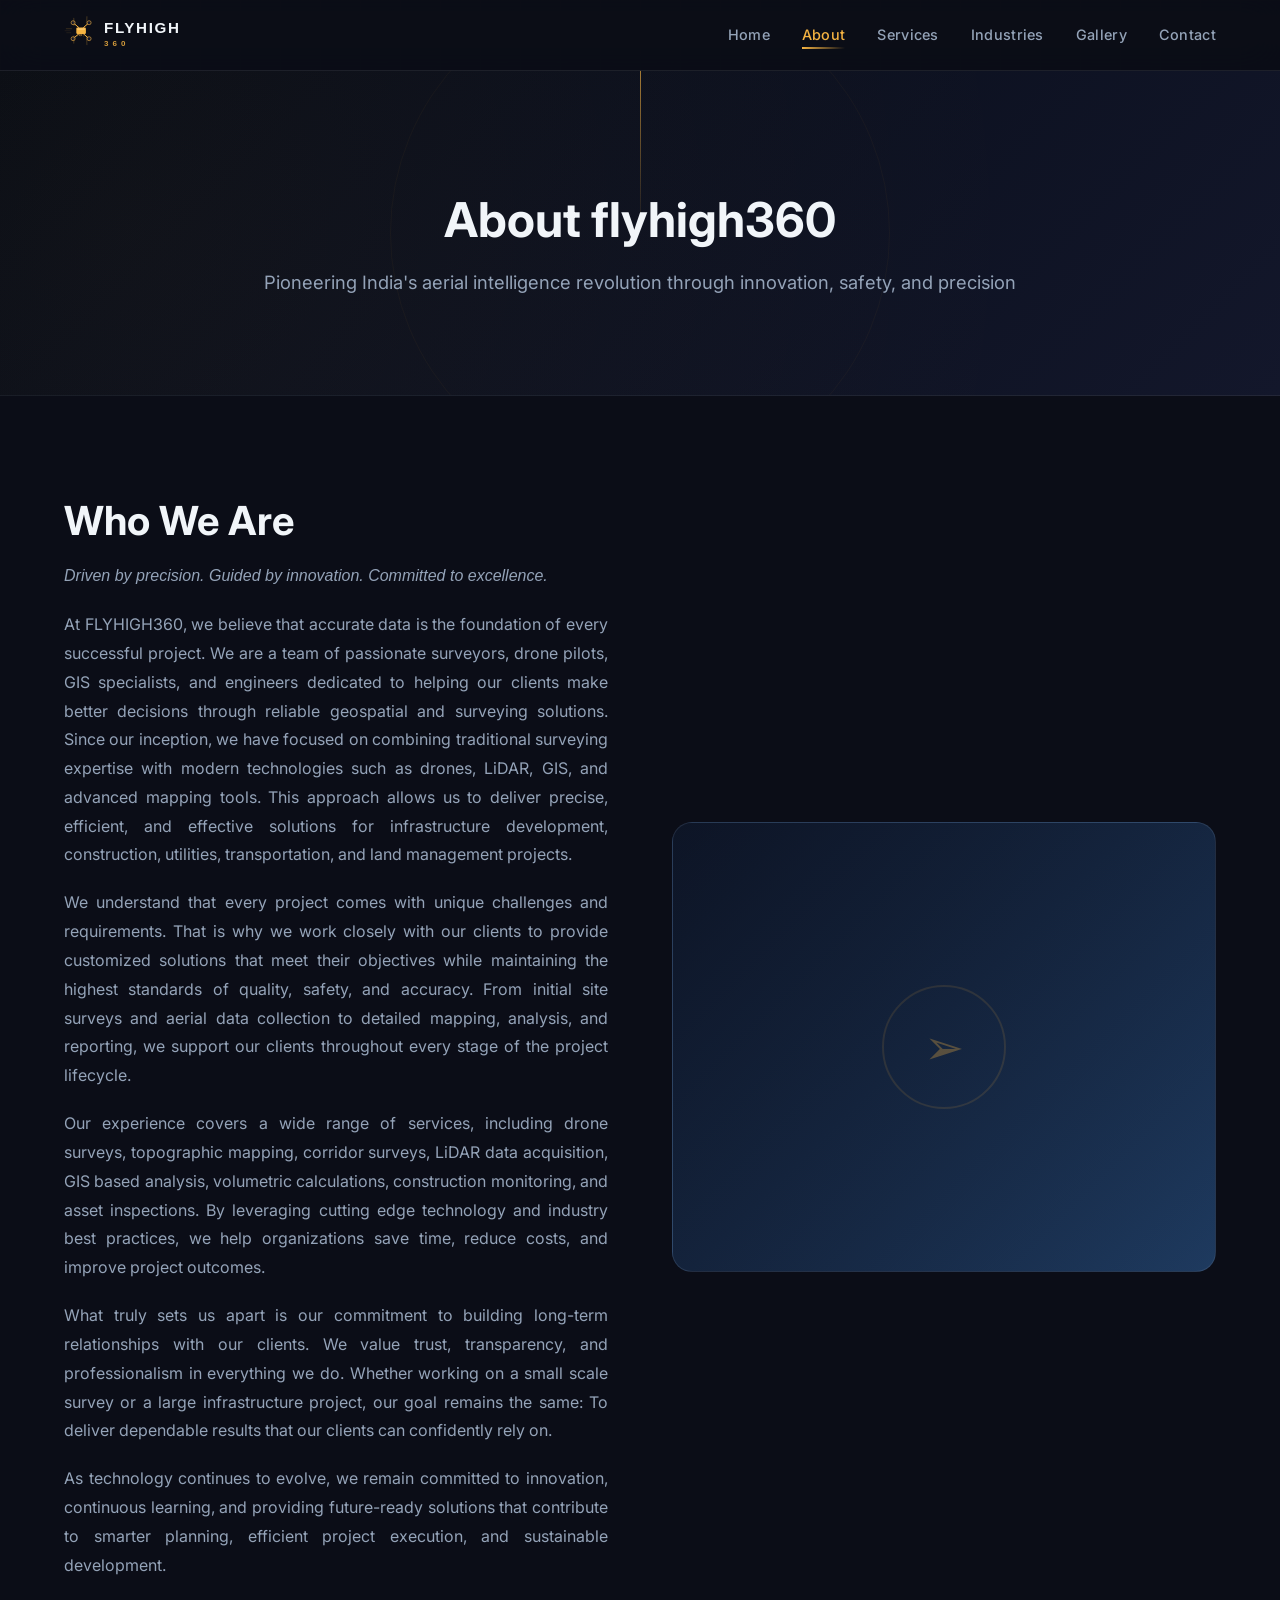
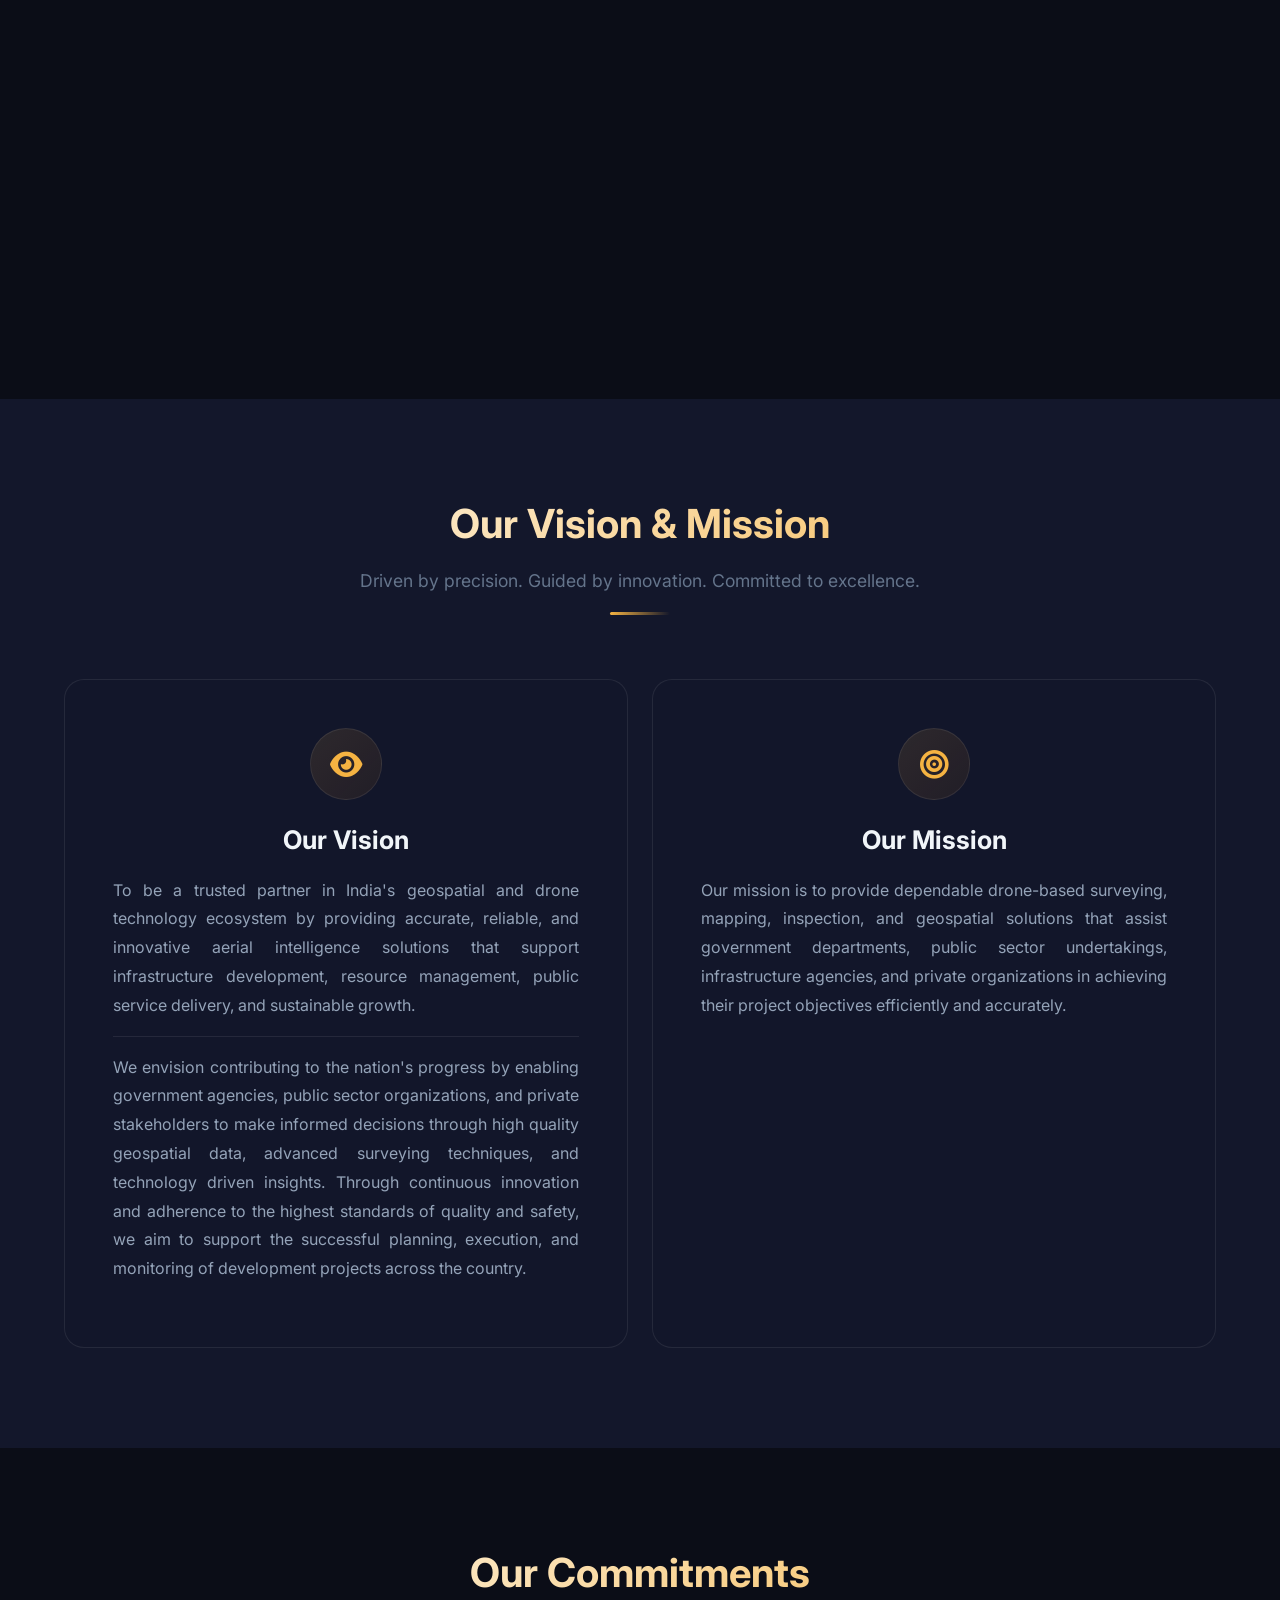
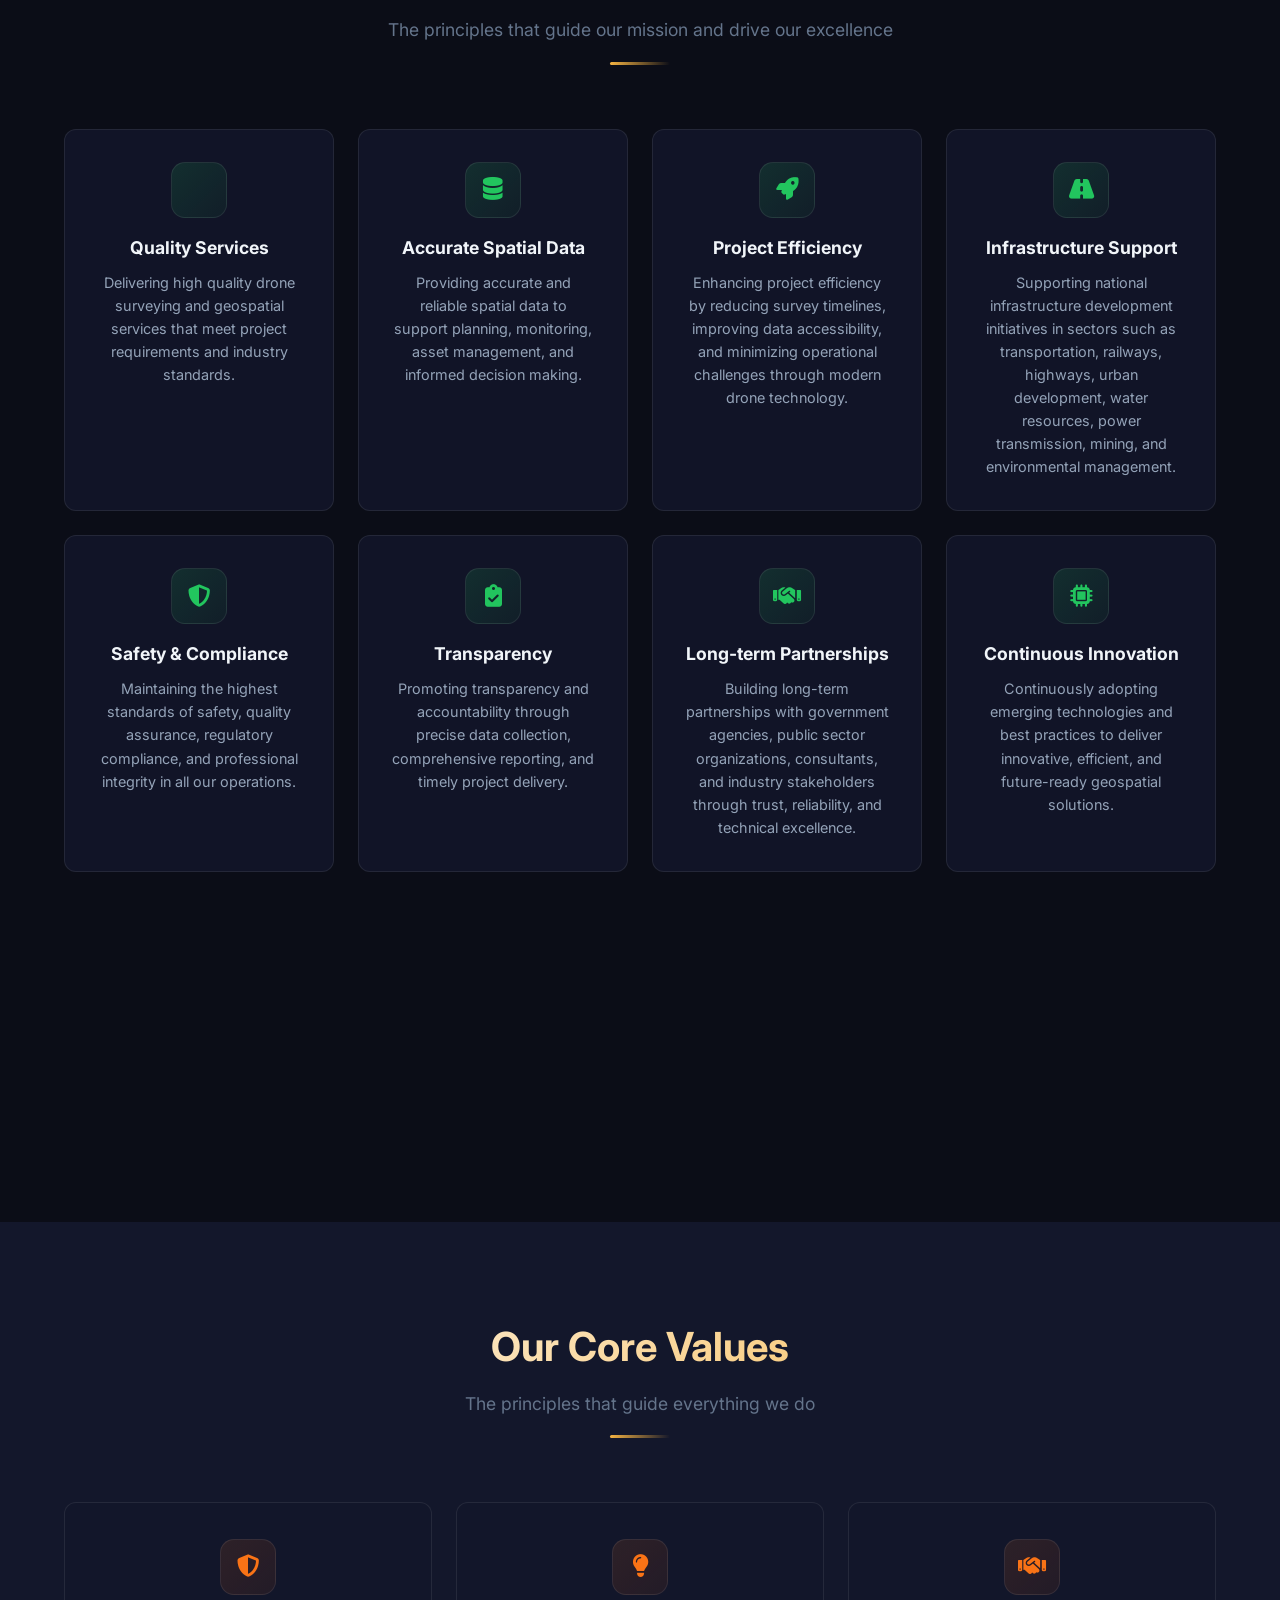
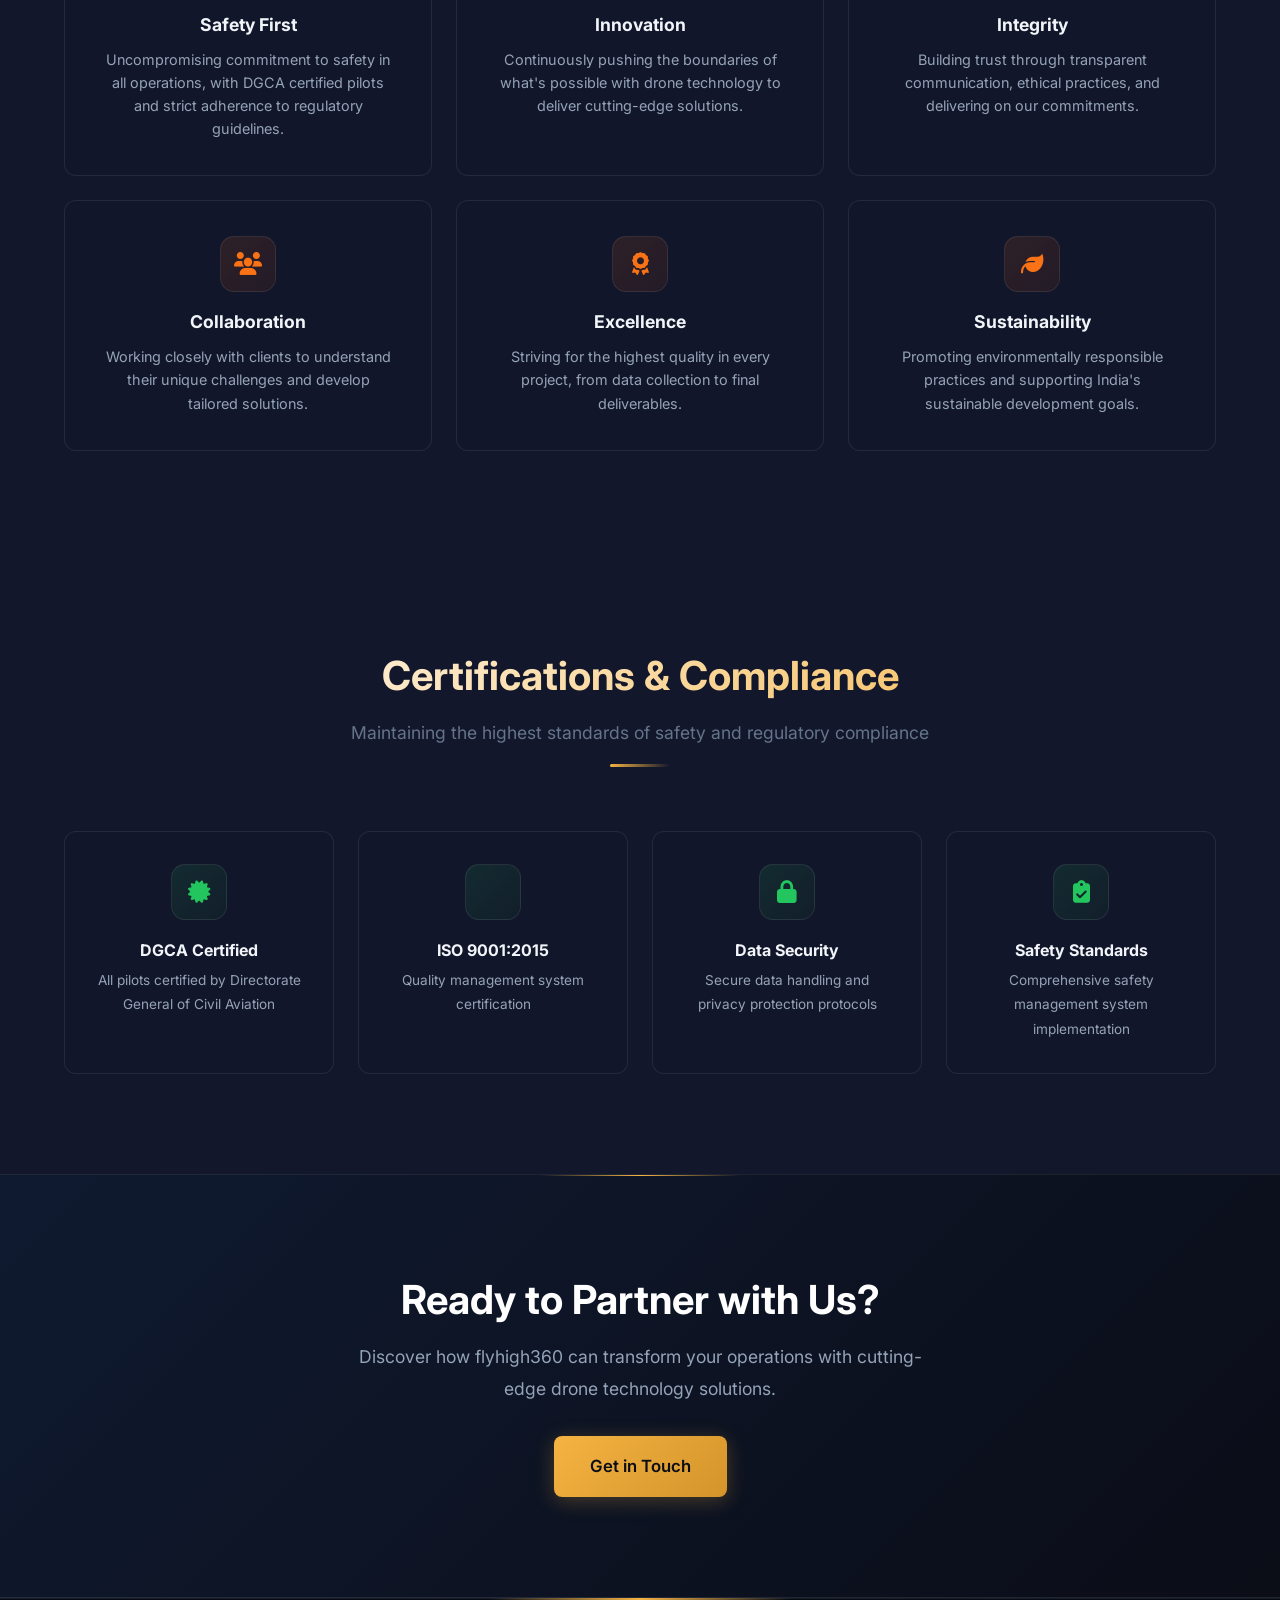
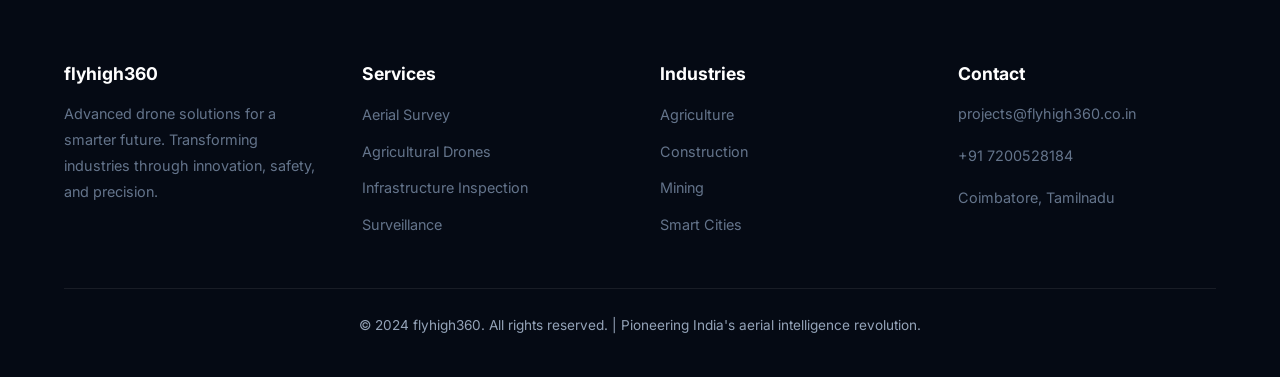
==== commit 81df4616: "Changes in the contact form" ====
--- a/about.html
+++ b/about.html
@@ -340,9 +340,9 @@
                 </div>
                 <div class="footer-section">
                     <h4>Contact</h4>
-                    <p>info@flyhigh360.co.in</p>
+                    <p>projects@flyhigh360.co.in</p>
                     <p>+91 7200528184</p>
-                    <p>Bangalore, Karnataka</p>
+                    <p>Coimbatore, Tamilnadu</p>
                 </div>
             </div>
             <div class="footer-bottom">
